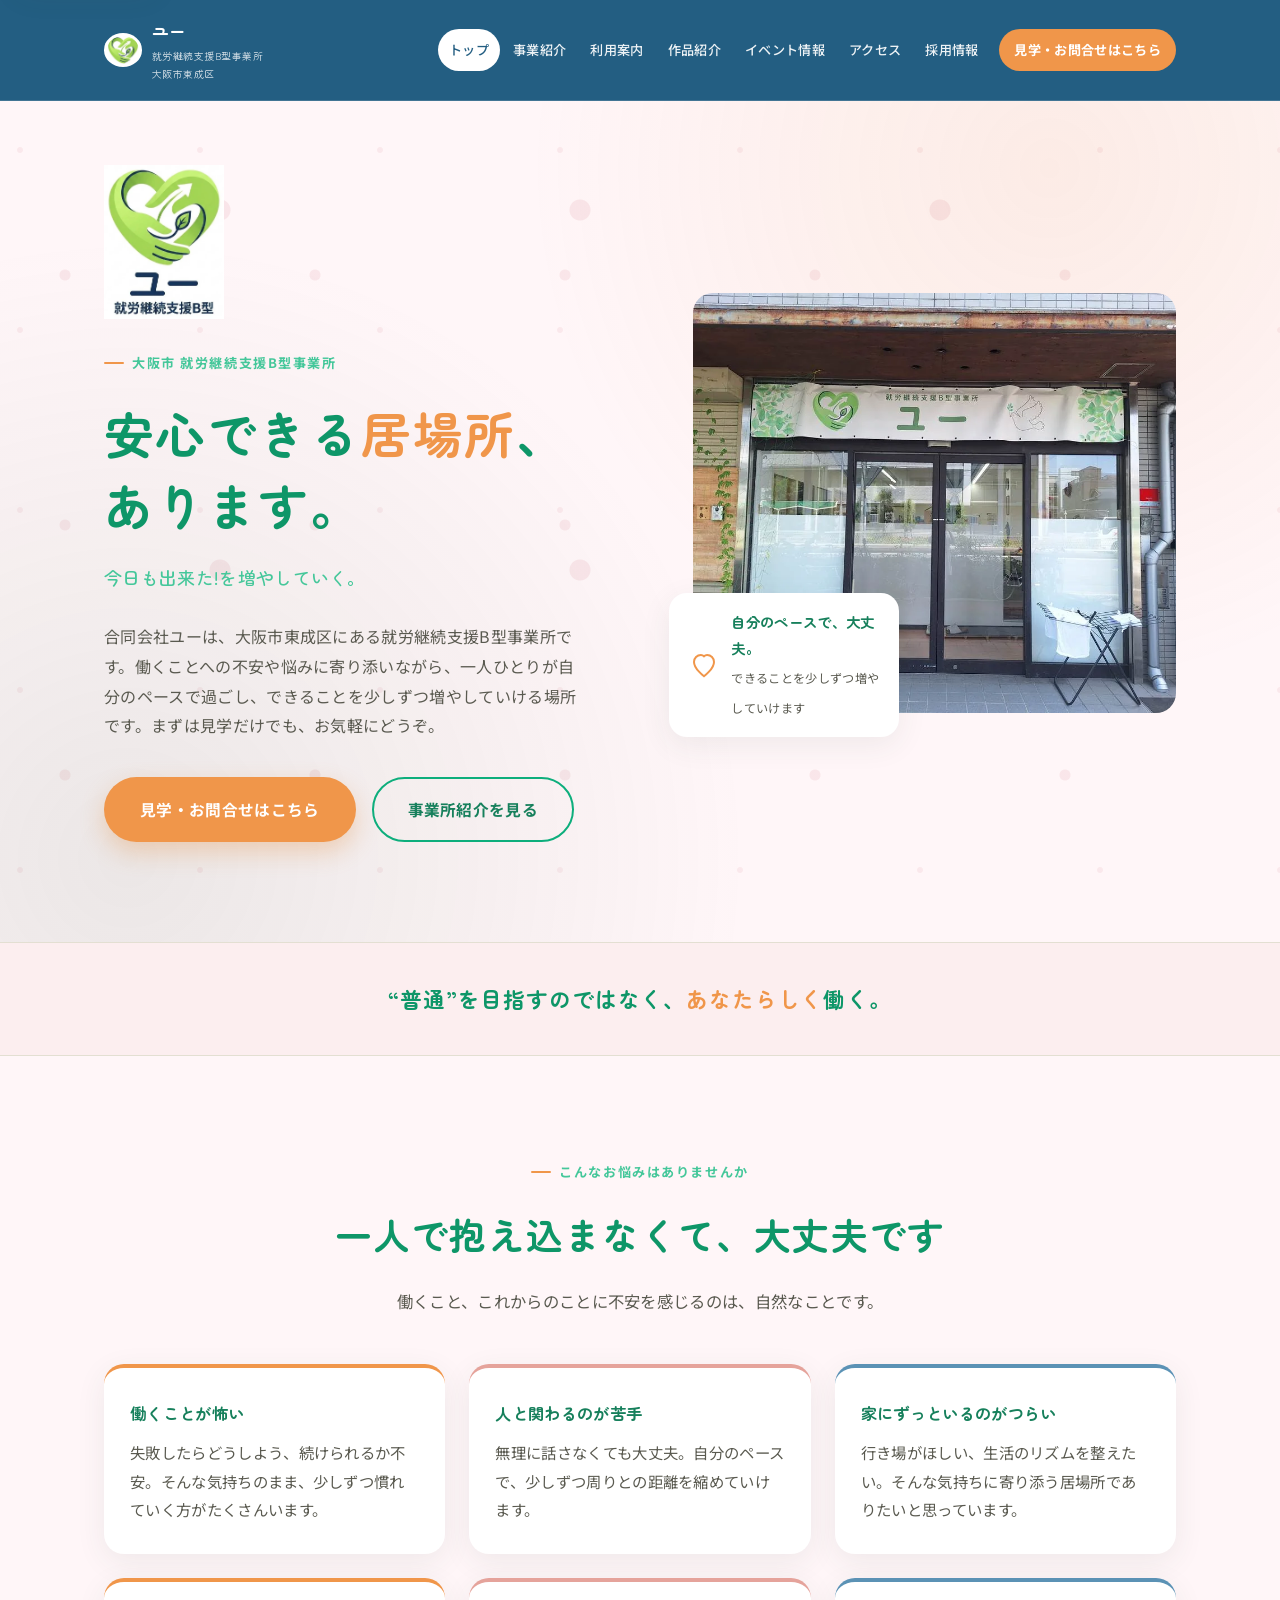
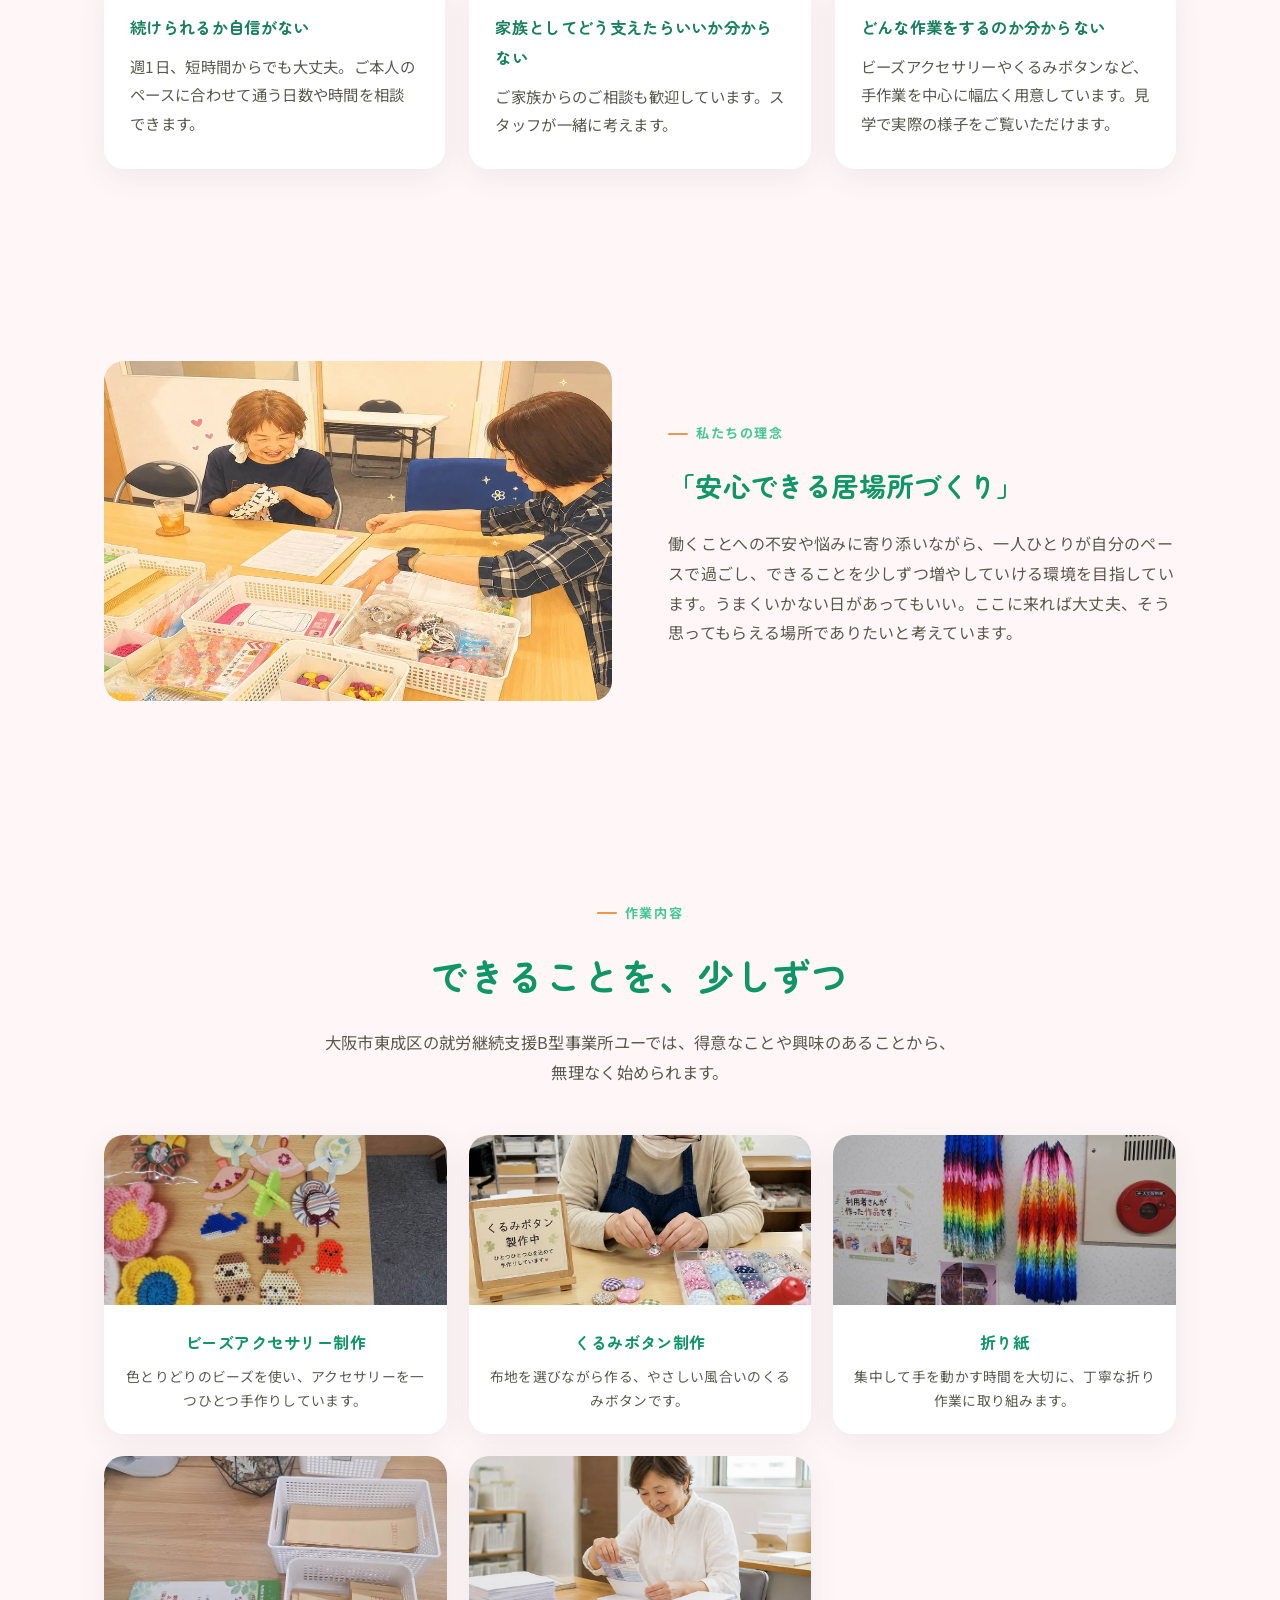
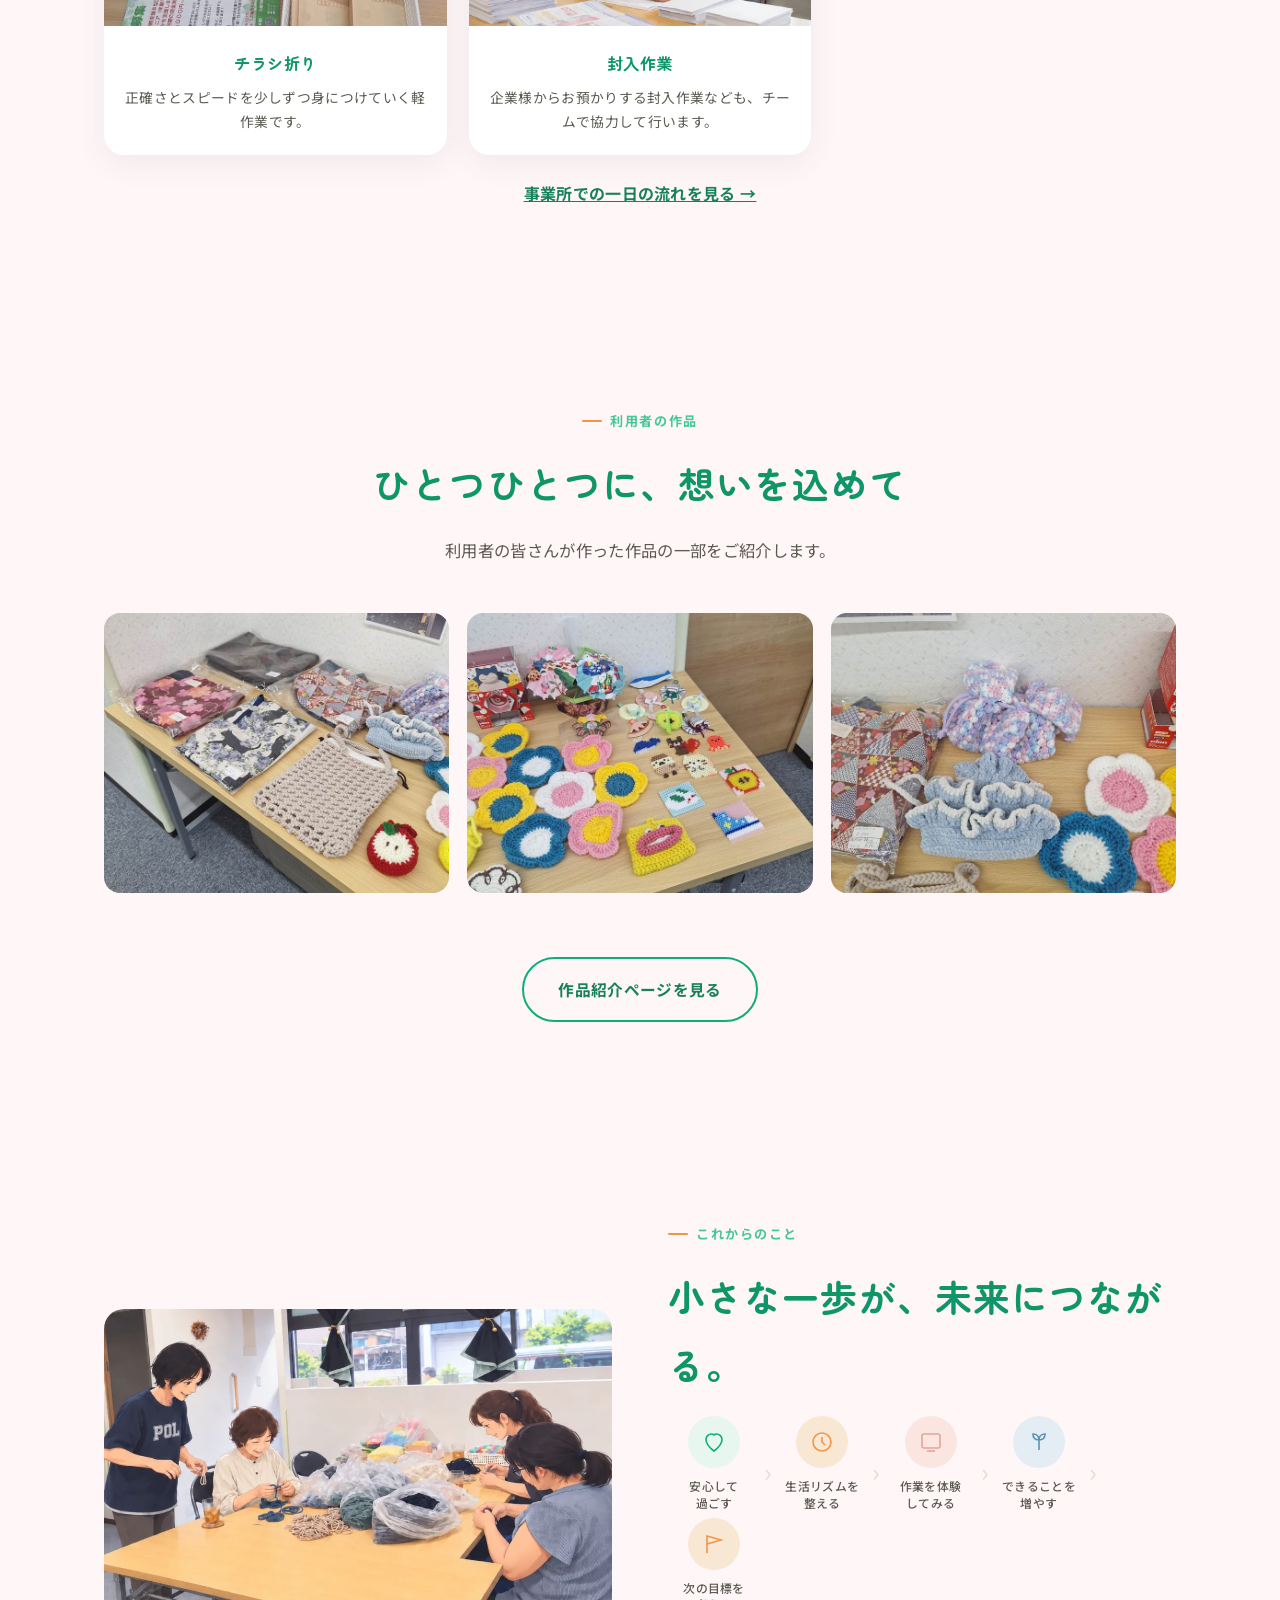
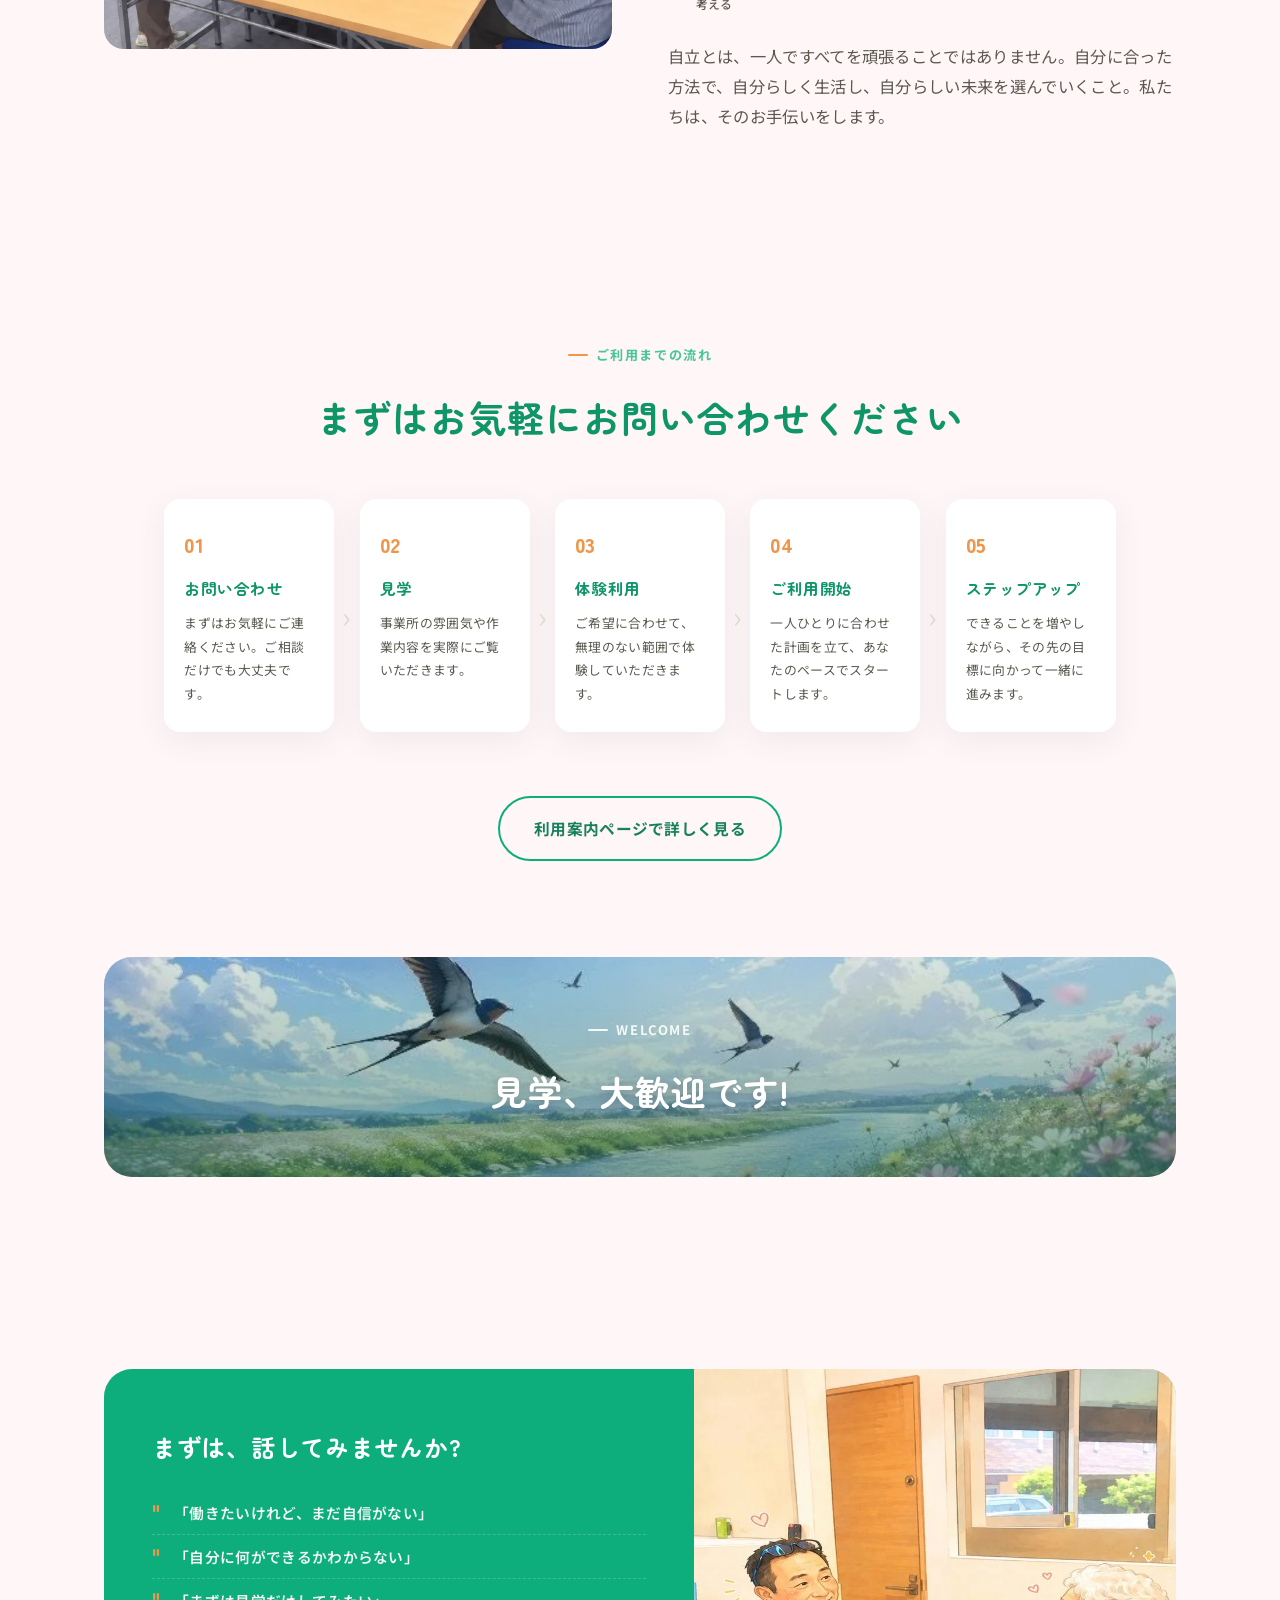
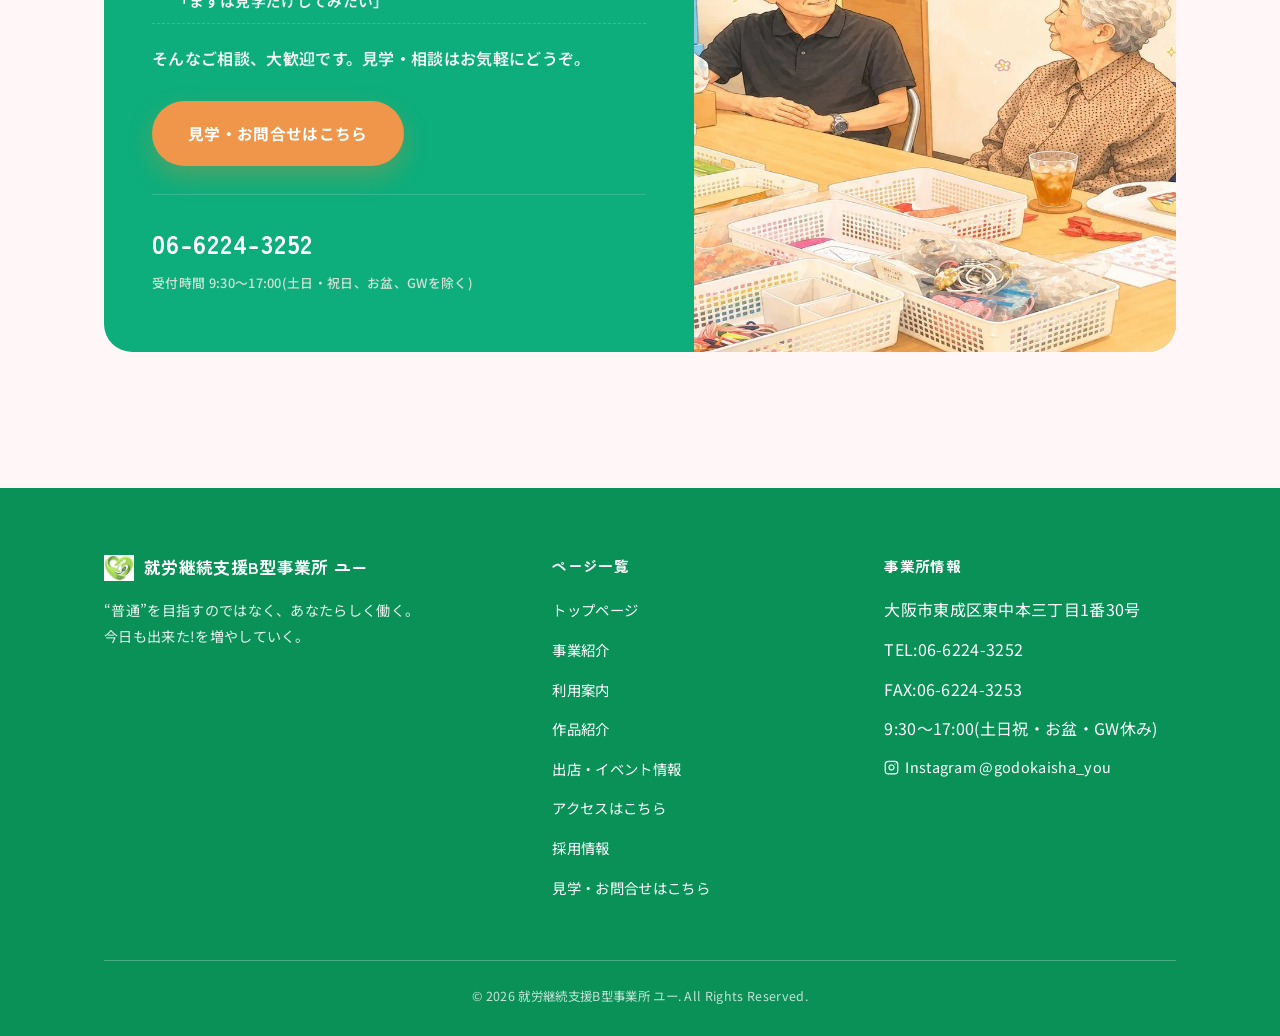
==== index.html @ 14ed6a3a "「小さな一歩が、未来につながる。」の写真を差し替え - 汎用ストック写真 scenery-sky-meadow.jpg を削除 - スタッフ・利用者が一緒に作業する様子の写真(AIアニメ風フィルター加" ====
<!DOCTYPE html>
<html lang="ja">
<head>
<meta charset="UTF-8">
<meta name="viewport" content="width=device-width, initial-scale=1.0">
<meta name="google-site-verification" content="rFZG2aNH4kiIBqItoNgGKLIrsNjNtBCCKF0BeAU0JTE" />
<title>就労継続支援B型事業所 ユー | 大阪市東成区・緑橋</title>
<meta name="description" content="大阪市東成区・緑橋駅から徒歩5分にある就労継続支援B型事業所「ユー」。安心できる居場所で、自分のペースで働く一歩を。ビーズアクセサリー制作・くるみボタン制作など。見学随時受付中、まずはお気軽にご相談ください。">
<meta property="og:type" content="website">
<meta property="og:title" content="就労継続支援B型事業所 ユー | 大阪市東成区">
<meta property="og:description" content="安心できる居場所、あります。今日も出来た!を増やしていく。大阪市東成区の就労継続支援B型事業所「ユー」。">
<meta property="og:url" content="https://bgata-you-home7days.netlify.app/">
<link rel="canonical" href="https://bgata-you-home7days.netlify.app/">
<meta property="og:image" content="https://bgata-you-home7days.netlify.app/ogp.jpg">
<meta name="twitter:image" content="https://bgata-you-home7days.netlify.app/ogp.jpg">
<meta property="og:locale" content="ja_JP">
<meta name="twitter:card" content="summary_large_image">
<link rel="icon" type="image/png" href="assets/img/favicon.png">
<link rel="icon" sizes="any" href="/favicon.ico">
<link rel="preconnect" href="https://fonts.googleapis.com">
<link rel="preconnect" href="https://fonts.gstatic.com" crossorigin>
<link href="https://fonts.googleapis.com/css2?family=Zen+Maru+Gothic:wght@400;500;700;900&family=Noto+Sans+JP:wght@300;400;500;700&display=swap" rel="stylesheet">
<link rel="stylesheet" href="assets/css/style.css">
<script type="application/ld+json">
{
  "@context": "https://schema.org",
  "@type": "LocalBusiness",
  "name": "就労継続支援B型事業所 ユー",
  "url": "https://bgata-you-home7days.netlify.app/",
  "image": "https://bgata-you-home7days.netlify.app/ogp.jpg",
  "telephone": "06-6224-3252",
  "email": "you.midoribashi1212@gmail.com",
  "address": {
    "@type": "PostalAddress",
    "addressCountry": "JP",
    "addressLocality": "大阪市東成区",
    "streetAddress": "東中本三丁目1番30号"
  },
  "parentOrganization": {
    "@type": "Organization",
    "name": "合同会社ユー"
  },
  "areaServed": ["大阪市東成区", "緑橋"],
  "openingHoursSpecification": {
    "@type": "OpeningHoursSpecification",
    "dayOfWeek": ["Monday", "Tuesday", "Wednesday", "Thursday", "Friday"],
    "opens": "09:30",
    "closes": "17:00"
  }
}
</script>
<script type="application/ld+json">
{
  "@context": "https://schema.org",
  "@type": "FAQPage",
  "mainEntity": [
    {
      "@type": "Question",
      "name": "見学はできますか?",
      "acceptedAnswer": { "@type": "Answer", "text": "はい、見学・体験を随時受け付けています。まずはお気軽にお問い合わせください。" }
    },
    {
      "@type": "Question",
      "name": "利用するにはどうすればいいですか?",
      "acceptedAnswer": { "@type": "Answer", "text": "見学・体験の後、ご本人の希望や状況をお伺いしながら利用開始までサポートします。" }
    },
    {
      "@type": "Question",
      "name": "障害者手帳がなくても利用できますか?",
      "acceptedAnswer": { "@type": "Answer", "text": "障害福祉サービスの利用には一定の要件があります。詳しくはお気軽にご相談ください。" }
    },
    {
      "@type": "Question",
      "name": "毎日通わないといけませんか?",
      "acceptedAnswer": { "@type": "Answer", "text": "体調や生活リズムに合わせて、無理のない利用から始めることができます。" }
    },
    {
      "@type": "Question",
      "name": "どんな仕事・作業がありますか?",
      "acceptedAnswer": { "@type": "Answer", "text": "ビーズを使ったアクセサリー制作、くるみボタン制作、折り紙、チラシ折り、封入作業など、幅広い作業をご用意しています。" }
    },
    {
      "@type": "Question",
      "name": "送迎はありますか?",
      "acceptedAnswer": { "@type": "Answer", "text": "申し訳ございませんが、送迎は行っておりません。公共交通機関でのご来所をお願いしております。" }
    },
    {
      "@type": "Question",
      "name": "昼食はありますか?",
      "acceptedAnswer": { "@type": "Answer", "text": "昼食に関するご案内は、お問い合わせの際に詳しくご説明します。" }
    },
    {
      "@type": "Question",
      "name": "工賃はいくらですか?",
      "acceptedAnswer": { "@type": "Answer", "text": "作業内容や日数によって異なります。詳しくはお問い合わせ時にご説明します。" }
    },
    {
      "@type": "Question",
      "name": "利用料はかかりますか?",
      "acceptedAnswer": { "@type": "Answer", "text": "世帯の所得状況などによって異なります。多くの方が少ない負担でご利用いただいています。詳しくはお問い合わせください。" }
    },
    {
      "@type": "Question",
      "name": "仕事をした経験がなくても大丈夫ですか?",
      "acceptedAnswer": { "@type": "Answer", "text": "はい。経験や得意なこと、体調に合わせて取り組めます。" }
    },
    {
      "@type": "Question",
      "name": "自分にできるか不安です。",
      "acceptedAnswer": { "@type": "Answer", "text": "大丈夫です。まずは見学や体験を通して、あなたに合った過ごし方を一緒に考えていきます。" }
    }
  ]
}
</script>
</head>
<body>
<a href="#main-content" class="skip-link">本文へスキップ</a>

<!-- ============ HEADER ============ -->
<header class="site-header">
  <div class="header-inner">
    <a href="#page-top" class="logo" onclick="goTo('page-top'); return false">
      <img class="leaf-img" src="assets/img/logo-you.webp" width="534" height="460" alt="ユー ロゴ">
      <span>ユー<span class="sub">就労継続支援B型事業所<br>大阪市東成区</span></span>
    </a>
    <button class="hamburger" id="hamburger" aria-label="メニューを開く" aria-expanded="false">
      <span></span><span></span><span></span>
    </button>
    <nav class="main-nav" id="mainNav">
      <a href="#page-top" data-page="page-top" onclick="goTo('page-top'); return false">トップ</a>
      <a href="#page-about" data-page="page-about" onclick="goTo('page-about'); return false">事業紹介</a>
      <a href="#page-guide" data-page="page-guide" onclick="goTo('page-guide'); return false">利用案内</a>
      <a href="#page-products" data-page="page-products" onclick="goTo('page-products'); return false">作品紹介</a>
      <a href="#page-events" data-page="page-events" onclick="goTo('page-events'); return false">イベント情報</a>
      <a href="#page-access" data-page="page-access" onclick="goTo('page-access'); return false">アクセス</a>
      <a href="#page-recruit" data-page="page-recruit" onclick="goTo('page-recruit'); return false">採用情報</a>
      <a href="#page-contact" class="nav-cta" data-page="page-contact" onclick="goTo('page-contact'); return false">見学・お問合せはこちら</a>
    </nav>
  </div>
</header>

<!-- JavaScript 無効時のみ表示される最低限の事業所情報（値は本ページ内の正式情報から取得） -->
<noscript>
  <style>.page{display:block}</style>
  <div style="max-width:720px; margin:24px auto; padding:20px 24px; border:1px solid #E3DFD2; border-radius:12px; background:#F8F4EA; font-family:'Noto Sans JP',sans-serif; line-height:1.9; color:#2B2B26;">
    <p style="font-weight:700; color:#227558; margin:0 0 8px;">JavaScript が無効になっています</p>
    <p style="margin:0 0 12px;">事業紹介・利用案内・アクセス・採用情報・お問い合わせフォームなどの各ページは、JavaScript を有効にするとご覧いただけます。お急ぎの場合は下記までご連絡ください。</p>
    <p style="margin:2px 0;"><strong>就労継続支援B型事業所 ユー</strong>（運営：合同会社ユー）</p>
    <p style="margin:2px 0;">所在地：大阪市東成区東中本三丁目1番30号</p>
    <p style="margin:2px 0;">電話：<a href="tel:0662243252" style="color:#227558;">06-6224-3252</a>　／　FAX：06-6224-3253</p>
    <p style="margin:2px 0;">メール：<a href="mailto:you.midoribashi1212@gmail.com" style="color:#227558;">you.midoribashi1212@gmail.com</a></p>
    <p style="margin:2px 0;">受付時間：9:30〜17:00（土日・祝日、お盆、GW休み）</p>
  </div>
</noscript>

<main id="main-content" tabindex="-1">

<!-- ============================================================ -->
<!-- PAGE 1: トップページ -->
<!-- ============================================================ -->
<div class="page active" id="page-top">

  <section class="hero">
    <div class="container hero-grid">
      <div class="hero-copy">
        <img src="assets/img/hero-logo-you.webp" width="534" height="688" alt="就労継続支援B型事業所 ユー ロゴ" style="width:120px; height:auto; margin-bottom:24px;">
        <p class="eyebrow">大阪市 就労継続支援B型事業所</p>
        <h1>安心できる<span class="accent">居場所</span>、<br>あります。</h1>
        <p class="sub-copy">今日も出来た!を増やしていく。</p>
        <p class="desc">合同会社ユーは、大阪市東成区にある就労継続支援B型事業所です。働くことへの不安や悩みに寄り添いながら、一人ひとりが自分のペースで過ごし、できることを少しずつ増やしていける場所です。まずは見学だけでも、お気軽にどうぞ。</p>
        <div class="btn-row">
          <a href="#page-contact" class="btn btn-primary" onclick="goTo('page-contact'); return false">見学・お問合せはこちら</a>
          <a href="#page-about" class="btn btn-outline" onclick="goTo('page-about'); return false">事業所紹介を見る</a>
        </div>
      </div>
      <div class="hero-photo">
        <div class="photo tall photo-real">
          <img src="assets/img/hero-facility-exterior.webp" width="1000" height="750" alt="就労継続支援B型事業所 ユー の外観">
        </div>
        <div class="hero-badge">
          <svg viewBox="0 0 24 24" fill="none" stroke="currentColor" stroke-width="1.6"><path d="M12 21C12 21 4 15 4 9.5C4 6.5 6.5 4 9.5 4C11 4 12 5 12 5C12 5 13 4 14.5 4C17.5 4 20 6.5 20 9.5C20 15 12 21 12 21Z"/></svg>
          <div><strong>自分のペースで、大丈夫。</strong><span>できることを少しずつ増やしていけます</span></div>
        </div>
      </div>
    </div>
  </section>

  <!-- キャッチコピー帯 -->
  <section style="padding:36px 0; background:var(--beige); border-top:1px solid var(--line); border-bottom:1px solid var(--line);">
    <div class="container center-text">
      <p style="font-family:var(--serif-jp); font-weight:700; font-size:clamp(1.05rem,2.2vw,1.35rem); color:var(--heading); letter-spacing:0.04em;">
        “普通”を目指すのではなく、<span style="color:var(--orange);">あなたらしく</span>働く。
      </p>
    </div>
  </section>

  <!-- 悩みに寄り添うセクション -->
  <section class="page-section">
    <div class="container">
      <div class="section-head center">
        <p class="eyebrow" style="justify-content:center;">こんなお悩みはありませんか</p>
        <h2 class="section-title">一人で抱え込まなくて、大丈夫です</h2>
        <p class="section-lead">働くこと、これからのことに不安を感じるのは、自然なことです。</p>
      </div>
      <div class="worry-grid">
        <div class="worry-card"><span class="q">働くことが怖い</span><p>失敗したらどうしよう、続けられるか不安。そんな気持ちのまま、少しずつ慣れていく方がたくさんいます。</p></div>
        <div class="worry-card"><span class="q">人と関わるのが苦手</span><p>無理に話さなくても大丈夫。自分のペースで、少しずつ周りとの距離を縮めていけます。</p></div>
        <div class="worry-card"><span class="q">家にずっといるのがつらい</span><p>行き場がほしい、生活のリズムを整えたい。そんな気持ちに寄り添う居場所でありたいと思っています。</p></div>
        <div class="worry-card"><span class="q">続けられるか自信がない</span><p>週1日、短時間からでも大丈夫。ご本人のペースに合わせて通う日数や時間を相談できます。</p></div>
        <div class="worry-card"><span class="q">家族としてどう支えたらいいか分からない</span><p>ご家族からのご相談も歓迎しています。スタッフが一緒に考えます。</p></div>
        <div class="worry-card"><span class="q">どんな作業をするのか分からない</span><p>ビーズアクセサリーやくるみボタンなど、手作業を中心に幅広く用意しています。見学で実際の様子をご覧いただけます。</p></div>
      </div>
    </div>
  </section>

  <!-- 理念 -->
  <section class="page-section section-soft">
    <div class="container">
      <div class="philosophy-wrap">
        <div class="photo tall photo-real">
          <img src="assets/img/work-staff-and-user.webp" width="1000" height="1000" loading="lazy" alt="スタッフと利用者が一緒に作業している様子">
        </div>
        <div>
          <p class="eyebrow">私たちの理念</p>
          <p class="philosophy-quote">「安心できる居場所づくり」</p>
          <p class="desc">働くことへの不安や悩みに寄り添いながら、一人ひとりが自分のペースで過ごし、できることを少しずつ増やしていける環境を目指しています。うまくいかない日があってもいい。ここに来れば大丈夫、そう思ってもらえる場所でありたいと考えています。</p>
        </div>
      </div>
    </div>
  </section>

  <!-- 作業内容 -->
  <section class="page-section">
    <div class="container">
      <div class="section-head center">
        <p class="eyebrow" style="justify-content:center;">作業内容</p>
        <h2 class="section-title">できることを、少しずつ</h2>
        <p class="section-lead">大阪市東成区の就労継続支援B型事業所ユーでは、得意なことや興味のあることから、無理なく始められます。</p>
      </div>
      <div class="work-grid">
        <div class="work-card"><div class="photo photo-real"><img src="assets/img/product-beads-accessory.jpg" width="750" height="1000" loading="lazy" alt="利用者が作ったビーズアクセサリー作品"></div><div class="work-body"><h4>ビーズアクセサリー制作</h4><p>色とりどりのビーズを使い、アクセサリーを一つひとつ手作りしています。</p></div></div>
        <div class="work-card"><div class="photo photo-real"><img src="assets/img/work-kurumi-button.webp" width="1000" height="1000" loading="lazy" alt="くるみボタン制作の様子"></div><div class="work-body"><h4>くるみボタン制作</h4><p>布地を選びながら作る、やさしい風合いのくるみボタンです。</p></div></div>
        <div class="work-card"><div class="photo photo-real"><img src="assets/img/product-origami-crane.webp" width="750" height="1000" loading="lazy" alt="利用者が作った折り鶴の作品"></div><div class="work-body"><h4>折り紙</h4><p>集中して手を動かす時間を大切に、丁寧な折り作業に取り組みます。</p></div></div>
        <div class="work-card"><div class="photo photo-real"><img src="assets/img/work-flyer-folding.webp" width="750" height="1000" loading="lazy" alt="チラシ折り・封入作業の様子"></div><div class="work-body"><h4>チラシ折り</h4><p>正確さとスピードを少しずつ身につけていく軽作業です。</p></div></div>
        <div class="work-card"><div class="photo photo-real"><img src="assets/img/work-insertion.webp" width="1000" height="750" loading="lazy" alt="封入作業の様子"></div><div class="work-body"><h4>封入作業</h4><p>企業様からお預かりする封入作業なども、チームで協力して行います。</p></div></div>
      </div>
      <p class="center-text" style="margin-top:24px;"><a href="#page-about" onclick="goTo('page-about'); return false" style="color:var(--green-deep2); font-weight:700; text-decoration:underline;">事業所での一日の流れを見る →</a></p>
    </div>
  </section>

  <!-- 作品紹介 -->
  <section class="page-section section-green">
    <div class="container">
      <div class="section-head center">
        <p class="eyebrow" style="justify-content:center;">利用者の作品</p>
        <h2 class="section-title">ひとつひとつに、想いを込めて</h2>
        <p class="section-lead">利用者の皆さんが作った作品の一部をご紹介します。</p>
      </div>
      <div class="gallery-grid gallery-3">
        <div class="photo photo-real"><img src="assets/img/product-bag-pouch.jpg" width="750" height="1000" loading="lazy" alt="利用者が作ったバッグ・ポーチ作品"></div>
        <div class="photo photo-real"><img src="assets/img/product-beads-knit-flower.jpg" width="750" height="1000" loading="lazy" alt="利用者が作ったビーズ小物や編み物のお花"></div>
        <div class="photo photo-real"><img src="assets/img/product-knit-pouch-flower.jpg" width="750" height="1000" loading="lazy" alt="利用者が作った編み物のポーチとお花のモチーフ"></div>
      </div>
      <div class="center-text mt-64">
        <a href="#page-products" class="btn btn-outline" onclick="goTo('page-products'); return false">作品紹介ページを見る</a>
      </div>
    </div>
  </section>

  <!-- 成長イメージ -->
  <section class="page-section section-beige">
    <div class="container two-col">
      <div class="photo tall photo-real">
        <img src="assets/img/work-team-craft-table.webp" width="1000" height="1094" loading="lazy" alt="スタッフと利用者が一緒に作業に取り組む様子">
      </div>
      <div>
        <p class="eyebrow">これからのこと</p>
        <h2 class="section-title">小さな一歩が、未来につながる。</h2>
        <div class="growth-icon-flow">
          <div class="gi-step"><div class="gi-circle c1"><svg viewBox="0 0 24 24" fill="none" stroke="currentColor" stroke-width="1.6"><path d="M12 21C12 21 4 15 4 9.5C4 6.5 6.5 4 9.5 4C11 4 12 5 12 5C12 5 13 4 14.5 4C17.5 4 20 6.5 20 9.5C20 15 12 21 12 21Z"/></svg></div><span>安心して<br>過ごす</span></div>
          <div class="gi-arrow">›</div>
          <div class="gi-step"><div class="gi-circle c2"><svg viewBox="0 0 24 24" fill="none" stroke="currentColor" stroke-width="1.6"><circle cx="12" cy="12" r="9"/><path d="M12 7v5l3 3"/></svg></div><span>生活リズムを<br>整える</span></div>
          <div class="gi-arrow">›</div>
          <div class="gi-step"><div class="gi-circle c3"><svg viewBox="0 0 24 24" fill="none" stroke="currentColor" stroke-width="1.6"><rect x="3" y="4" width="18" height="14" rx="2"/><path d="M8 21h8"/></svg></div><span>作業を体験<br>してみる</span></div>
          <div class="gi-arrow">›</div>
          <div class="gi-step"><div class="gi-circle c4"><svg viewBox="0 0 24 24" fill="none" stroke="currentColor" stroke-width="1.6"><path d="M12 20V10M12 10c0-3 2-6 6-6 0 4-2 6-6 6zM12 10C12 7 10 4 6 4c0 4 2 6 6 6z"/></svg></div><span>できることを<br>増やす</span></div>
          <div class="gi-arrow">›</div>
          <div class="gi-step"><div class="gi-circle c2"><svg viewBox="0 0 24 24" fill="none" stroke="currentColor" stroke-width="1.6"><path d="M5 21V4l14 4-14 4"/></svg></div><span>次の目標を<br>考える</span></div>
        </div>
        <p class="section-lead" style="margin-top:28px;">自立とは、一人ですべてを頑張ることではありません。自分に合った方法で、自分らしく生活し、自分らしい未来を選んでいくこと。私たちは、そのお手伝いをします。</p>
      </div>
    </div>
  </section>

  <!-- ご利用までの流れ(簡易) -->
  <section class="page-section section-beige">
    <div class="container">
      <div class="section-head center">
        <p class="eyebrow" style="justify-content:center;">ご利用までの流れ</p>
        <h2 class="section-title">まずはお気軽にお問い合わせください</h2>
      </div>
      <div class="step-flow">
        <div class="step-box"><span class="step-no">01</span><h4>お問い合わせ</h4><p>まずはお気軽にご連絡ください。ご相談だけでも大丈夫です。</p></div>
        <div class="step-arrow">›</div>
        <div class="step-box"><span class="step-no">02</span><h4>見学</h4><p>事業所の雰囲気や作業内容を実際にご覧いただきます。</p></div>
        <div class="step-arrow">›</div>
        <div class="step-box"><span class="step-no">03</span><h4>体験利用</h4><p>ご希望に合わせて、無理のない範囲で体験していただきます。</p></div>
        <div class="step-arrow">›</div>
        <div class="step-box"><span class="step-no">04</span><h4>ご利用開始</h4><p>一人ひとりに合わせた計画を立て、あなたのペースでスタートします。</p></div>
        <div class="step-arrow">›</div>
        <div class="step-box"><span class="step-no">05</span><h4>ステップアップ</h4><p>できることを増やしながら、その先の目標に向かって一緒に進みます。</p></div>
      </div>
      <div class="center-text mt-64">
        <a href="#page-guide" class="btn btn-outline" onclick="goTo('page-guide'); return false">利用案内ページで詳しく見る</a>
      </div>
    </div>
  </section>

  <!-- 見学バナー -->
  <section class="page-section" style="padding-top:0;">
    <div class="container">
      <a href="#page-contact" class="photo-banner" onclick="goTo('page-contact'); return false" style="cursor:pointer; text-decoration:none;">
        <img src="assets/img/scenery-swallow-riverside.webp" width="828" height="327" loading="lazy" alt="燕が飛ぶ春の川辺と花畑">
        <div class="photo-banner-content">
          <p class="eyebrow">WELCOME</p>
          <h2>見学、大歓迎です!</h2>
        </div>
      </a>
    </div>
  </section>

  <!-- 最終CTA -->
  <section class="page-section">
    <div class="container">
      <div class="cta-split">
        <div class="cta-split-text">
          <h2>まずは、話してみませんか?</h2>
          <ul class="cta-quotes">
            <li>「働きたいけれど、まだ自信がない」</li>
            <li>「自分に何ができるかわからない」</li>
            <li>「まずは見学だけしてみたい」</li>
          </ul>
          <p style="color:#F2F7F4; font-weight:600; margin-bottom:28px;">そんなご相談、大歓迎です。見学・相談はお気軽にどうぞ。</p>
          <div class="btn-row">
            <a href="#page-contact" class="btn btn-primary" onclick="goTo('page-contact'); return false">見学・お問合せはこちら</a>
          </div>
          <div class="cta-tel">
            <strong>06-6224-3252</strong>
            <span>受付時間 9:30〜17:00(土日・祝日、お盆、GWを除く)</span>
          </div>
        </div>
        <div class="photo tall cta-split-photo photo-real">
          <img src="assets/img/consultation-scene.webp" width="1000" height="1000" loading="lazy" alt="スタッフが利用希望者の相談にのっている様子">
        </div>
      </div>
    </div>
  </section>

</div>

<!-- ============================================================ -->
<!-- PAGE 2: 事業紹介 -->
<!-- ============================================================ -->
<div class="page" id="page-about">

  <section class="page-hero">
    <div class="container">
      <p class="eyebrow">ABOUT US</p>
      <h1>事業紹介</h1>
      <p>「安心できる居場所づくり」を理念に、大阪市で就労継続支援B型事業所を運営しています。</p>
    </div>
  </section>

  <section class="page-section">
    <div class="container two-col">
      <div>
        <p class="eyebrow">事業所概要</p>
        <h2 class="section-title">「ユー」について</h2>
        <p class="section-lead">「ユー」は、大阪市東成区にある就労継続支援B型事業所です。“普通”を目指すのではなく、あなたらしく働くことを大切に、働くことに不安を感じる方が、自分のペースで少しずつ社会とのつながりを持てるようにサポートしています。ビーズやくるみボタンなどの手芸を中心とした軽作業を通じて、できることを一緒に見つけていきます。</p>
      </div>
      <div class="photo tall photo-real">
        <img src="assets/img/product-display-corner.webp" width="1000" height="750" loading="lazy" alt="利用者が作った作品の展示コーナー">
      </div>
    </div>
  </section>

  <section class="page-section section-soft">
    <div class="container">
      <div class="section-head">
        <p class="eyebrow">事業所データ</p>
        <h2 class="section-title">施設概要</h2>
      </div>
      <table class="info-table">
        <tr><th>事業所名</th><td>就労継続支援B型事業所 ユー</td></tr>
        <tr><th>所在地</th><td>大阪市東成区東中本三丁目1番30号</td></tr>
        <tr><th>電話番号</th><td>06-6224-3252</td></tr>
        <tr><th>FAX番号</th><td>06-6224-3253</td></tr>
        <tr><th>サービス種別</th><td>就労継続支援B型</td></tr>
        <tr><th>定員</th><td>40名</td></tr>
        <tr><th>休業日</th><td>土日・祝日、お盆、GW</td></tr>
        <tr><th>サービス提供時間</th><td>9:30〜17:00</td></tr>
        <tr><th>運営法人</th><td>合同会社ユー</td></tr>
      </table>
    </div>
  </section>

  <section class="page-section">
    <div class="container">
      <div class="section-head center">
        <p class="eyebrow" style="justify-content:center;">支援方針</p>
        <h2 class="section-title">一人ひとりに合わせた支援を</h2>
      </div>
      <div class="worry-grid">
        <div class="worry-card"><span class="q">個別のペースを尊重</span><p>通う日数や作業内容は、ご本人の状態に合わせて柔軟に調整します。</p></div>
        <div class="worry-card"><span class="q">安心できる雰囲気づくり</span><p>スタッフが日々の様子を見守り、話しやすい環境を大切にしています。</p></div>
        <div class="worry-card"><span class="q">できることを増やす</span><p>得意なことを伸ばしながら、少しずつ新しい作業にも挑戦できます。</p></div>
      </div>
    </div>
  </section>

  <section class="page-section section-green">
    <div class="container">
      <div class="section-head center">
        <p class="eyebrow" style="justify-content:center;">一日の流れ</p>
        <h2 class="section-title">ある日のスケジュール</h2>
        <p class="section-lead">大阪市東成区の就労継続支援B型事業所ユーでの、一日のスケジュール例です。</p>
      </div>
      <table class="info-table" style="max-width:640px; margin:0 auto; background:var(--white); border-radius:var(--radius); padding:8px 24px; box-shadow:var(--shadow);">
        <tr><th>9:30</th><td>登所・朝の会</td></tr>
        <tr><th>10:00</th><td>午前の作業</td></tr>
        <tr><th>12:00</th><td>昼休憩</td></tr>
        <tr><th>13:00</th><td>午後の作業</td></tr>
        <tr><th>15:30</th><td>片付け・終わりの会</td></tr>
        <tr><th>17:00</th><td>退所</td></tr>
      </table>
      <p class="center-text" style="margin-top:20px;"><a href="#page-guide" onclick="goTo('page-guide'); return false" style="color:var(--green-deep2); font-weight:700; text-decoration:underline;">見学・体験の流れを見る →</a></p>
    </div>
  </section>

  <section class="page-section">
    <div class="container">
      <div class="cta-band">
        <h2>事業所の雰囲気を、実際にご覧ください</h2>
        <p>見学はいつでも歓迎です。まずはお気軽にご相談ください。</p>
        <a href="#page-contact" class="btn btn-outline" onclick="goTo('page-contact'); return false">見学・お問合せはこちら</a>
      </div>
    </div>
  </section>

</div>

<!-- ============================================================ -->
<!-- PAGE: 出店・イベント情報 -->
<!-- ============================================================ -->
<div class="page" id="page-events">

  <section class="page-hero">
    <div class="container">
      <p class="eyebrow">EVENT</p>
      <h1>出店・イベント情報</h1>
      <p>マルシェや出店など、ユーの利用者がつくった作品をお届けする機会をご案内します。</p>
    </div>
  </section>

  <section class="page-section section-soft">
    <div class="container" style="max-width:820px;">
      <div class="recruit-card" style="margin-bottom:28px;">
        <p style="text-align:center; font-weight:700; color:var(--orange); letter-spacing:0.05em;">2026.9.26</p>
        <h3 style="text-align:center; font-size:1.4rem; margin-top:4px;">ユーマルシェを開催しました</h3>

        <div class="gallery-grid gallery-3" style="margin-top:28px;">
          <div class="photo photo-real"><img src="assets/img/event-marche-goods-display.webp" width="1000" height="1333" loading="lazy" alt="ユーマルシェの手作り作品の販売ブース"></div>
          <div class="photo photo-real"><img src="assets/img/event-marche-cord-goods.webp" width="1000" height="750" loading="lazy" alt="ユーマルシェのパラコードブレスレット・キーホルダーの販売品"></div>
          <div class="photo photo-real"><img src="assets/img/event-marche-goods-hanging.webp" width="1000" height="1333" loading="lazy" alt="ユーマルシェの手作り小物・ペットボトルカバー"></div>
          <div class="photo photo-real"><img src="assets/img/event-marche-booth-visitors.webp" width="1000" height="1333" loading="lazy" alt="ユーマルシェに来場された方々"></div>
          <div class="photo photo-real"><img src="assets/img/event-marche-vendor-asesu.webp" width="1000" height="750" loading="lazy" alt="ユーマルシェに出店された編み物ブース「あせす」さん"></div>
        </div>

        <p style="margin-top:28px;">2026年9月26日(土)、ユー事業所内で「ユーマルシェ」を開催しました。雨にも関わらずたくさんの方が来て下さり、盛況でした!</p>

        <p style="margin-top:16px;">利用者さんが心を込めて作った手作り作品の販売のほか、ミニゲームや飲食コーナーもあり、地域の皆さまと楽しいひとときを過ごすことができました。お越しいただいた皆さま、本当にありがとうございました🙏</p>
      </div>

      <div class="recruit-card">
        <p style="text-align:center; font-weight:700; color:var(--orange); letter-spacing:0.05em;">2026.8.24</p>
        <h3 style="text-align:center; font-size:1.4rem; margin-top:4px;">庄内のカフェさんに出店してきました♪</h3>

        <div class="gallery-grid gallery-3" style="margin-top:28px;">
          <div class="photo photo-real"><img src="assets/img/event-booth.webp" width="1000" height="1333" loading="lazy" alt="出店の様子"></div>
          <div class="photo photo-real"><img src="assets/img/event-crochet-works.webp" width="1000" height="1333" loading="lazy" alt="かぎ針編みの作品たち"></div>
          <div class="photo photo-real"><img src="assets/img/event-handmade-accessory.webp" width="1000" height="1140" loading="lazy" alt="手作りアクセサリー"></div>
        </div>

        <figure style="margin:28px 0 0;">
          <video controls preload="none" playsinline
                 poster="assets/video/event-video-poster.jpg"
                 width="1280" height="720"
                 style="width:100%; height:auto; display:block; border-radius:16px; background:#000;">
            <source src="assets/video/event-video.mp4" type="video/mp4">
            お使いのブラウザは動画の再生に対応していません。<a href="assets/video/event-video.mp4">動画を開く</a>
          </video>
          <figcaption class="form-note center-text" style="margin-top:10px;">出店の様子（動画）</figcaption>
        </figure>

        <p style="margin-top:28px;">豊中市・庄内にあるカフェさんのご厚意で、机をお借りして出店させていただきました🌷<br>
        かぎ針編みのお花のコースターやミニポーチ、天然石のブレスレット、キーホルダーなど、利用者さんが一つひとつ心を込めて作った作品を並べました。</p>

        <p style="margin-top:16px;">「かわいい!」「これ手作りなんですか?」と声をかけてくださる方もたくさんいて、みんなにとってとても良い経験になりました。足を止めてくださった皆さま、本当にありがとうございました🙏</p>
      </div>

      <p class="center-text" style="margin-top:28px; color:var(--text-soft);">今後の出店・イベント情報も、随時こちらでお知らせしていきます。</p>
    </div>
  </section>

  <section class="page-section">
    <div class="container">
      <div class="cta-band">
        <h2>事業所の雰囲気を、実際にご覧ください</h2>
        <p>見学はいつでも歓迎です。まずはお気軽にご相談ください。</p>
        <a href="#page-contact" class="btn btn-outline" onclick="goTo('page-contact'); return false">見学・お問合せはこちら</a>
      </div>
    </div>
  </section>

</div>

<!-- ============================================================ -->
<!-- PAGE 3: 利用案内 -->
<!-- ============================================================ -->
<div class="page" id="page-guide">

  <section class="page-hero">
    <div class="container">
      <p class="eyebrow">GUIDE</p>
      <h1>利用案内</h1>
      <p>ご利用対象となる方、お手続きの流れ、費用についてご案内します。</p>
    </div>
  </section>

  <section class="page-section">
    <div class="container">
      <div class="section-head">
        <p class="eyebrow">ご利用対象の方</p>
        <h2 class="section-title">こんな方にご利用いただいています</h2>
        <p class="section-lead">主に精神障害のある方・発達障害のある方・知的障害のある方、また何らかの理由で働くことが難しい方を対象としています。</p>
      </div>
      <div class="chip-grid">
        <div class="chip"><svg viewBox="0 0 24 24" fill="none" stroke="currentColor" stroke-width="1.6"><circle cx="12" cy="8" r="4"/><path d="M4 21c0-4 4-6 8-6s8 2 8 6"/></svg><span>精神障害のある方</span></div>
        <div class="chip"><svg viewBox="0 0 24 24" fill="none" stroke="currentColor" stroke-width="1.6"><circle cx="12" cy="8" r="4"/><path d="M4 21c0-4 4-6 8-6s8 2 8 6"/></svg><span>発達障害のある方</span></div>
        <div class="chip"><svg viewBox="0 0 24 24" fill="none" stroke="currentColor" stroke-width="1.6"><circle cx="12" cy="8" r="4"/><path d="M4 21c0-4 4-6 8-6s8 2 8 6"/></svg><span>知的障害のある方</span></div>
        <div class="chip"><svg viewBox="0 0 24 24" fill="none" stroke="currentColor" stroke-width="1.6"><path d="M12 21C12 21 4 15 4 9.5C4 6.5 6.5 4 9.5 4C11 4 12 5 12 5C12 5 13 4 14.5 4C17.5 4 20 6.5 20 9.5C20 15 12 21 12 21Z"/></svg><span>ご家族の方</span></div>
        <div class="chip"><svg viewBox="0 0 24 24" fill="none" stroke="currentColor" stroke-width="1.6"><path d="M12 8v4l3 3M12 3a9 9 0 100 18 9 9 0 000-18z"/></svg><span>何らかの理由で<br>働くことが難しい方</span></div>
      </div>
      <p class="section-lead" style="margin-top:28px;">私たちの理念は「安心できる居場所づくり」です。働くことへの不安や悩みに寄り添いながら、一人ひとりが自分のペースで過ごし、できることを少しずつ増やしていける環境を目指しています。</p>
      <p class="section-lead" style="margin-top:16px;">お住まいの市区町村が発行する障害福祉サービス受給者証をお持ちの方、またはこれから取得を予定されている方がご利用いただけます。受給者証の申請についてもご相談いただけます。</p>
    </div>
  </section>

  <section class="page-section section-soft">
    <div class="container">
      <div class="section-head">
        <p class="eyebrow">連携先の方へ</p>
        <h2 class="section-title">相談支援専門員・医療機関・行政機関の皆様へ</h2>
        <p class="section-lead">利用希望者様のご紹介や、見学同行のご相談も承っております。事業所の空き状況や受け入れ可能な状態については、お電話にてお気軽にお問い合わせください。パンフレット・重要事項説明書などの資料もご用意しています。</p>
      </div>
    </div>
  </section>

  <section class="page-section">
    <div class="container">
      <div class="section-head center">
        <p class="eyebrow" style="justify-content:center;">ご利用の流れ</p>
        <h2 class="section-title">ご利用開始までのステップ</h2>
        <p class="section-lead">大阪市東成区の就労継続支援B型事業所ユーでは、見学・体験を随時受け付けています。</p>
      </div>
      <div class="flow-list" style="max-width:720px; margin:0 auto;">
        <div class="flow-item"><div class="flow-num">1</div><div><h4>お問い合わせ</h4><p>お電話・お問い合わせフォームより、ご連絡ください。ご本人・ご家族・関係機関の方、どなたからでも構いません。</p></div></div>
        <div class="flow-item"><div class="flow-num">2</div><div><h4>見学</h4><p>事業所内をご案内し、作業内容や雰囲気をご覧いただきます。ご質問にも丁寧にお答えします。</p></div></div>
        <div class="flow-item"><div class="flow-num">3</div><div><h4>体験利用</h4><p>実際に数日間通っていただき、作業や事業所の雰囲気を体験していただきます。</p></div></div>
        <div class="flow-item"><div class="flow-num">4</div><div><h4>受給者証の申請</h4><p>お持ちでない場合は、お住まいの市区町村窓口での申請をサポートします。</p></div></div>
        <div class="flow-item"><div class="flow-num">5</div><div><h4>契約・ご利用開始</h4><p>契約手続き後、通所がスタートします。通う日数や時間は相談しながら決めていきます。</p></div></div>
      </div>
      <p class="center-text" style="margin-top:24px;"><a href="#faq" style="color:var(--green-deep2); font-weight:700; text-decoration:underline;">よくある質問を見る →</a></p>
    </div>
  </section>

  <section class="page-section section-green">
    <div class="container">
      <div class="section-head">
        <p class="eyebrow">費用について</p>
        <h2 class="section-title">利用料金</h2>
        <p class="section-lead">利用料金は、お住まいの市区町村が発行する受給者証に記載された自己負担上限月額の範囲内で決定されます。世帯の所得に応じて上限額が設定されており、多くの方が少ない負担でご利用いただいています。詳しい金額については、お気軽にお問い合わせください。工賃(お給料)についてもご説明いたします。</p>
      </div>
    </div>
  </section>

  <section class="page-section" id="faq">
    <div class="container">
      <div class="section-head center">
        <p class="eyebrow" style="justify-content:center;">よくあるご質問</p>
        <h2 class="section-title">FAQ</h2>
        <p class="section-lead">大阪市東成区の就労継続支援B型事業所ユーについて、よくいただくご質問をまとめました。</p>
      </div>
      <div style="max-width:720px; margin:0 auto;">
        <div class="faq-item">
          <button class="faq-q" type="button" aria-expanded="false" aria-controls="faq-a1" onclick="toggleFaq(this)">見学はできますか?<span class="plus" aria-hidden="true">+</span></button>
          <div class="faq-a" id="faq-a1"><p>はい、見学・体験を随時受け付けています。まずはお気軽にお問い合わせください。</p></div>
        </div>
        <div class="faq-item">
          <button class="faq-q" type="button" aria-expanded="false" aria-controls="faq-a2" onclick="toggleFaq(this)">利用するにはどうすればいいですか?<span class="plus" aria-hidden="true">+</span></button>
          <div class="faq-a" id="faq-a2"><p>見学・体験の後、ご本人の希望や状況をお伺いしながら利用開始までサポートします。</p></div>
        </div>
        <div class="faq-item">
          <button class="faq-q" type="button" aria-expanded="false" aria-controls="faq-a3" onclick="toggleFaq(this)">障害者手帳がなくても利用できますか?<span class="plus" aria-hidden="true">+</span></button>
          <div class="faq-a" id="faq-a3"><p>障害福祉サービスの利用には一定の要件があります。詳しくはお気軽にご相談ください。</p></div>
        </div>
        <div class="faq-item">
          <button class="faq-q" type="button" aria-expanded="false" aria-controls="faq-a4" onclick="toggleFaq(this)">毎日通わないといけませんか?<span class="plus" aria-hidden="true">+</span></button>
          <div class="faq-a" id="faq-a4"><p>体調や生活リズムに合わせて、無理のない利用から始めることができます。</p></div>
        </div>
        <div class="faq-item">
          <button class="faq-q" type="button" aria-expanded="false" aria-controls="faq-a5" onclick="toggleFaq(this)">どんな仕事・作業がありますか?<span class="plus" aria-hidden="true">+</span></button>
          <div class="faq-a" id="faq-a5"><p>ビーズを使ったアクセサリー制作、くるみボタン制作、折り紙、チラシ折り、封入作業など、幅広い作業をご用意しています。</p></div>
        </div>
        <div class="faq-item">
          <button class="faq-q" type="button" aria-expanded="false" aria-controls="faq-a6" onclick="toggleFaq(this)">送迎はありますか?<span class="plus" aria-hidden="true">+</span></button>
          <div class="faq-a" id="faq-a6"><p>申し訳ございませんが、送迎は行っておりません。公共交通機関でのご来所をお願いしております。</p></div>
        </div>
        <div class="faq-item">
          <button class="faq-q" type="button" aria-expanded="false" aria-controls="faq-a7" onclick="toggleFaq(this)">昼食はありますか?<span class="plus" aria-hidden="true">+</span></button>
          <div class="faq-a" id="faq-a7"><p>昼食に関するご案内は、お問い合わせの際に詳しくご説明します。</p></div>
        </div>
        <div class="faq-item">
          <button class="faq-q" type="button" aria-expanded="false" aria-controls="faq-a8" onclick="toggleFaq(this)">工賃はいくらですか?<span class="plus" aria-hidden="true">+</span></button>
          <div class="faq-a" id="faq-a8"><p>作業内容や日数によって異なります。詳しくはお問い合わせ時にご説明します。</p></div>
        </div>
        <div class="faq-item">
          <button class="faq-q" type="button" aria-expanded="false" aria-controls="faq-a9" onclick="toggleFaq(this)">利用料はかかりますか?<span class="plus" aria-hidden="true">+</span></button>
          <div class="faq-a" id="faq-a9"><p>世帯の所得状況などによって異なります。多くの方が少ない負担でご利用いただいています。詳しくはお問い合わせください。</p></div>
        </div>
        <div class="faq-item">
          <button class="faq-q" type="button" aria-expanded="false" aria-controls="faq-a10" onclick="toggleFaq(this)">仕事をした経験がなくても大丈夫ですか?<span class="plus" aria-hidden="true">+</span></button>
          <div class="faq-a" id="faq-a10"><p>はい。経験や得意なこと、体調に合わせて取り組めます。</p></div>
        </div>
        <div class="faq-item">
          <button class="faq-q" type="button" aria-expanded="false" aria-controls="faq-a11" onclick="toggleFaq(this)">自分にできるか不安です。<span class="plus" aria-hidden="true">+</span></button>
          <div class="faq-a" id="faq-a11"><p>大丈夫です。まずは見学や体験を通して、あなたに合った過ごし方を一緒に考えていきます。</p></div>
        </div>
      </div>
    </div>
  </section>

  <section class="page-section section-soft">
    <div class="container">
      <div class="cta-band" style="background:var(--white); box-shadow:var(--shadow);">
        <h2 style="color:var(--heading);">迷ったら、まずはお電話ください</h2>
        <p style="color:var(--text-soft);">ご本人・ご家族・関係機関の方、どなたからでもお気軽にご連絡いただけます。</p>
        <a href="#page-contact" class="btn btn-primary" onclick="goTo('page-contact'); return false">見学・お問合せはこちら</a>
      </div>
    </div>
  </section>

</div>

<!-- ============================================================ -->
<!-- PAGE 4: 作品紹介 -->
<!-- ============================================================ -->
<div class="page" id="page-products">

  <section class="page-hero">
    <div class="container">
      <p class="eyebrow">WORKS</p>
      <h1>作品紹介</h1>
      <p>利用者の皆さんが、一つひとつ心を込めて手作りした作品をご紹介します。</p>
    </div>
  </section>

  <section class="page-section">
    <div class="container">
      <div class="product-grid">
        <div class="product-card">
          <div class="photo photo-real"><img src="assets/img/product-bag-pouch.jpg" width="750" height="1000" loading="lazy" alt="利用者が作った巾着・ポーチ"></div>
          <div class="product-body"><span class="product-tag">巾着・ポーチ</span><h4>手作り巾着・ポーチ</h4><p>和柄や花柄の布、編み込みのニット素材など、様々な巾着・ポーチを制作しています。</p></div>
        </div>
        <div class="product-card">
          <div class="photo photo-real"><img src="assets/img/product-yarn-flower-motif.jpg" width="1000" height="750" loading="lazy" alt="利用者が作った毛糸のお花モチーフ"></div>
          <div class="product-body"><span class="product-tag">編み物</span><h4>毛糸のお花モチーフ</h4><p>色とりどりの毛糸で編んだお花のモチーフです。ブローチや飾りとしても人気です。</p></div>
        </div>
        <div class="product-card">
          <div class="photo photo-real"><img src="assets/img/product-knit-pouch-flower.jpg" width="750" height="1000" loading="lazy" alt="利用者が作ったニット巾着とお花のモチーフ"></div>
          <div class="product-body"><span class="product-tag">編み物</span><h4>ニット巾着・お花モチーフ</h4><p>やわらかな風合いの糸を使った巾着や、飾りにも使えるお花のモチーフです。</p></div>
        </div>
        <div class="product-card">
          <div class="photo photo-real"><img src="assets/img/product-beads-accessory.jpg" width="750" height="1000" loading="lazy" alt="利用者が作ったビーズアクセサリー作品"></div>
          <div class="product-body"><span class="product-tag">ビーズアクセサリー</span><h4>ビーズ・アイロンビーズ小物</h4><p>ビーズを使ったアクセサリーや、アイロンビーズの動物・季節のモチーフです。</p></div>
        </div>
        <div class="product-card">
          <div class="photo photo-real"><img src="assets/img/product-origami-crane.webp" width="750" height="1000" loading="lazy" alt="利用者が作った折り鶴の作品"></div>
          <div class="product-body"><span class="product-tag">折り紙</span><h4>季節の折り紙飾り</h4><p>色とりどりの折り鶴など、四季を感じられる折り紙作品です。</p></div>
        </div>
        <div class="product-card">
          <div class="photo photo-real"><img src="assets/img/product-knit-coaster.webp" width="1000" height="750" loading="lazy" alt="利用者が作った編み物のコースター"></div>
          <div class="product-body"><span class="product-tag">編み物</span><h4>編み物コースター</h4><p>模様編みで仕上げた、あたたかみのあるコースターです。</p></div>
        </div>
        <div class="product-card">
          <div class="photo photo-real"><img src="assets/img/product-beads-keychain.webp" width="750" height="1000" loading="lazy" alt="利用者が作ったビーズのキーホルダー"></div>
          <div class="product-body"><span class="product-tag">ビーズアクセサリー</span><h4>ビーズキーホルダー</h4><p>アイロンビーズで作った、バッグにつけられるキーホルダーです。</p></div>
        </div>
      </div>
    </div>
  </section>

  <section class="page-section section-soft">
    <div class="container two-col reverse">
      <div class="photo tall photo-real">
        <img src="assets/img/work-table-scene.webp" width="1000" height="750" loading="lazy" alt="利用者がテーブルで作業をしている様子">
      </div>
      <div>
        <p class="eyebrow">受託作業について</p>
        <h2 class="section-title">チラシ折り・梱包作業なども承ります</h2>
        <p class="section-lead">企業様・団体様からの軽作業のご依頼も受け付けています。チラシ折り、封入、簡単な梱包作業など、丁寧・正確な作業を心がけています。お見積りやご相談はお問い合わせフォームよりお気軽にどうぞ。</p>
      </div>
    </div>
  </section>

  <section class="page-section">
    <div class="container">
      <div class="cta-band">
        <h2>作品のご購入・作業のご依頼について</h2>
        <p>販売場所や価格、受託作業のご相談は、お問い合わせページよりご連絡ください。</p>
        <a href="#page-contact" class="btn btn-outline" onclick="goTo('page-contact'); return false">見学・お問合せはこちら</a>
      </div>
    </div>
  </section>

</div>

<!-- ============================================================ -->
<!-- PAGE 5: お問い合わせ -->
<!-- ============================================================ -->
<div class="page" id="page-access">

  <section class="page-hero">
    <div class="container">
      <p class="eyebrow">ACCESS</p>
      <h1>アクセスはこちら</h1>
      <p>大阪メトロ今里筋線・緑橋駅から徒歩圏内です。お車でお越しの際も、お気軽にお問い合わせください。</p>
    </div>
  </section>

  <section class="page-section">
    <div class="container">
      <div style="border-radius:var(--radius); overflow:hidden; box-shadow:var(--shadow); margin-bottom:56px;">
        <iframe
          src="https://www.google.com/maps?q=%E5%A4%A7%E9%98%AA%E5%B8%82%E6%9D%B1%E6%88%90%E5%8C%BA%E6%9D%B1%E4%B8%AD%E6%9C%AC%E4%B8%89%E4%B8%81%E7%9B%AE1%E7%95%AA30%E5%8F%B7&output=embed"
          width="100%" height="420" style="border:0; display:block;"
          allowfullscreen="" loading="lazy"
          referrerpolicy="no-referrer-when-downgrade"
          title="就労継続支援B型事業所 ユー 地図"></iframe>
      </div>

      <div class="contact-wrap">
        <div class="contact-info-card">
          <h3>所在地・お問い合わせ先</h3>
          <div class="contact-line">
            <svg viewBox="0 0 24 24" fill="none" stroke="currentColor" stroke-width="1.6"><path d="M12 22s8-7.5 8-13a8 8 0 10-16 0c0 5.5 8 13 8 13z"/><circle cx="12" cy="9" r="2.5"/></svg>
            <div><strong>所在地</strong><span>大阪市東成区東中本三丁目1番30号</span></div>
          </div>
          <div class="contact-line">
            <svg viewBox="0 0 24 24" fill="none" stroke="currentColor" stroke-width="1.6"><path d="M22 16.92v3a2 2 0 01-2.18 2 19.8 19.8 0 01-8.63-3.07 19.5 19.5 0 01-6-6 19.8 19.8 0 01-3.07-8.67A2 2 0 014.11 2h3a2 2 0 012 1.72c.13.96.36 1.9.68 2.81a2 2 0 01-.45 2.11L8.09 9.91a16 16 0 006 6l1.27-1.27a2 2 0 012.11-.45c.9.32 1.85.55 2.81.68A2 2 0 0122 16.92z"/></svg>
            <div><strong>電話番号</strong><a href="tel:0662243252">06-6224-3252</a></div>
          </div>
          <div class="contact-line">
            <svg viewBox="0 0 24 24" fill="none" stroke="currentColor" stroke-width="1.6"><circle cx="12" cy="12" r="9"/><path d="M12 7v5l3 3"/></svg>
            <div><strong>受付時間</strong><span>9:30〜17:00(土日・祝日、お盆、GW休み)</span></div>
          </div>
          <p class="form-note" style="margin-top:20px; padding-top:20px; border-top:1px dashed var(--line);">駐車場の有無や詳しい道順について気になる方は、お電話またはお問い合わせフォームからお気軽にお尋ねください。</p>
          <a href="#page-contact" class="btn btn-primary" style="margin-top:24px;" onclick="goTo('page-contact'); return false">見学・お問合せはこちら</a>
        </div>
        <div class="photo tall photo-real" style="min-height:420px;">
          <img src="assets/img/access-route-map.jpg" width="1000" height="1011" loading="lazy" alt="大阪メトロ緑橋駅5号出口からユーまでの道順地図。中央大通りを南下し、今里筋沿いに徒歩5分。CITY of LIVERPOOL 1階。" style="object-fit:contain; background:#fff;">
        </div>
      </div>
    </div>
  </section>

</div>

<div class="page" id="page-recruit">

  <section class="page-hero" style="background:linear-gradient(135deg, var(--pink-soft) 0%, var(--orange-soft) 100%);">
    <div class="container" style="text-align:center;">
      <p class="eyebrow" style="justify-content:center;">RECRUIT</p>
      <h1>一緒に働いてくれる仲間を募集中!🌱</h1>
      <p>&quot;普通&quot;を目指すのではなく、あなたらしく働く。<br>そんな場所を、一緒につくってくれる方を探しています。</p>
    </div>
  </section>

  <section class="page-section">
    <div class="container" style="max-width:760px;">

      <div class="recruit-card">
        <h3 style="text-align:center; font-size:1.4rem;">🌼 事務職(職業指導員)スタッフ募集!</h3>
        <p style="text-align:center; color:var(--text-soft); margin-top:8px;">未経験の方も、大歓迎です</p>

        <div class="recruit-badges">
          <span class="recruit-badge">✅ 未経験OK</span>
          <span class="recruit-badge">💰 月給20〜25万円</span>
          <span class="recruit-badge">🕒 勤務時間選べます</span>
          <span class="recruit-badge">📅 年間休日125日</span>
          <span class="recruit-badge">🚶 緑橋駅から徒歩5分</span>
          <span class="recruit-badge">👶 育児・介護と両立OK</span>
        </div>

        <p style="margin-top:28px;">利用者さんの作業内容の説明やサポート、日々の記録づくり、関係機関とのやり取りなどをお任せします。福祉のお仕事が初めてでも大丈夫。まずは私たちと一緒に「安心できる居場所づくり」をしてみませんか?</p>

        <h4 style="text-align:center; font-size:1.05rem; margin-top:36px;">📋 求人票</h4>
        <p class="form-note center-text" style="margin-top:4px;">ハローワーク求人番号 27010-42448861／受付年月日 2026年9月15日／紹介期限日 2026年11月30日</p>

        <table class="info-table" style="margin-top:20px;">
          <tr><th>職種</th><td>事務職(職業指導員)</td></tr>
          <tr><th>雇用形態</th><td>正社員(雇用期間の定めなし)</td></tr>
          <tr><th>仕事内容</th><td>作業内容の説明・サポート、日報・支援記録の作成、データ入力、利用者さまの体調確認や声かけ、行政機関への連絡・共有、契約書の入力・修正など</td></tr>
          <tr><th>就業場所</th><td>大阪府大阪市東成区東中本三丁目1番30号(大阪メトロ緑橋駅から徒歩5分)</td></tr>
          <tr><th>賃金</th><td>月給20万円〜25万円(通勤手当は実費支給・上限なし)</td></tr>
          <tr><th>就業時間</th><td>(1)8:00〜15:00 (2)9:00〜16:00 のいずれか選択可</td></tr>
          <tr><th>休憩・休日</th><td>休憩60分／土曜・日曜・祝日ほか、年間休日125日(GW・夏季・年末年始休あり)</td></tr>
          <tr><th>加入保険</th><td>雇用保険・労災保険・健康保険・厚生年金</td></tr>
          <tr><th>必要な経験・資格</th><td>不問(福祉現場での経験、ホームヘルパー2級、介護職員初任者研修修了、普通自動車運転免許があれば尚可)</td></tr>
          <tr><th>試用期間</th><td>あり(3ヶ月・条件の変更なし)</td></tr>
          <tr><th>採用人数</th><td>2名(増員)</td></tr>
          <tr><th>選考方法</th><td>面接(1回を予定)</td></tr>
          <tr><th>応募書類</th><td>ハローワーク紹介状・履歴書(写真貼付)・職務経歴書<br>※応募にはハローワークの紹介状が必要です</td></tr>
        </table>

        <div style="text-align:center; margin-top:32px;">
          <a href="https://www.hellowork.mhlw.go.jp/kensaku/GECA110010.do?screenId=GECA110010&amp;action=dispDetailBtn&amp;kJNo=2701042448861&amp;kJKbn=1&amp;jGSHNo=2j%2FVi7wE8QB47%2FQN9ApOow%3D%3D&amp;fullPart=1&amp;iNFTeikyoRiyoDtiID=&amp;kSNo=&amp;newArrived=&amp;tatZngy=1&amp;shogaiKbn=0" target="_blank" rel="noopener noreferrer" class="btn btn-outline">ハローワークで正式な求人票を見る</a>
          <p class="form-note" style="margin-top:14px;">求人番号「27010-42448861」（大阪東公共職業安定所）。求人情報は随時更新されるため、応募前に最新の募集状況をご確認ください</p>
        </div>
      </div>

      <div class="recruit-card" style="margin-top:40px;">
        <h3 style="text-align:center; font-size:1.4rem;">🌿 サービス管理責任者募集!</h3>
        <p style="text-align:center; color:var(--text-soft); margin-top:8px;">利用者さまを支える個別支援計画づくりの要をお任せします</p>

        <div class="recruit-badges">
          <span class="recruit-badge">💰 月給35〜45万円</span>
          <span class="recruit-badge">📅 年間休日125日</span>
          <span class="recruit-badge">🚶 緑橋駅から徒歩5分</span>
          <span class="recruit-badge">🎓 サビ管資格必須</span>
        </div>

        <p style="margin-top:28px;">利用者さま一人ひとりに合わせた個別支援計画書の作成を中心に、スタッフや他の専門職と連携しながら、質の高い支援を一緒につくっていただきます。</p>

        <h4 style="text-align:center; font-size:1.05rem; margin-top:36px;">📋 求人票</h4>
        <p class="form-note center-text" style="margin-top:4px;">ハローワーク求人番号 27010-37600861／受付年月日 2026年8月10日／紹介期限日 2026年10月31日</p>

        <table class="info-table" style="margin-top:20px;">
          <tr><th>職種</th><td>サービス管理責任者</td></tr>
          <tr><th>雇用形態</th><td>正社員(雇用期間の定めなし)</td></tr>
          <tr><th>仕事内容</th><td>個別支援計画書の作成。スタッフや他の専門職と連携を取りながら良質な支援を行う</td></tr>
          <tr><th>就業場所</th><td>大阪府大阪市東成区東中本三丁目1番30号(大阪メトロ緑橋駅から徒歩5分)</td></tr>
          <tr><th>賃金</th><td>月給35万円〜45万円(通勤手当は実費支給・上限なし)</td></tr>
          <tr><th>就業時間</th><td>8:00〜16:00</td></tr>
          <tr><th>休憩・休日</th><td>休憩60分／土曜・日曜・祝日ほか、年間休日125日(夏季・年末年始休あり)</td></tr>
          <tr><th>加入保険</th><td>雇用保険・労災保険・健康保険・厚生年金</td></tr>
          <tr><th>必要な経験・資格</th><td>サービス管理責任者資格(必須)、介護サービス・障害者支援サービスの実務経験(必須)</td></tr>
          <tr><th>試用期間</th><td>あり(3ヶ月・条件の変更なし)</td></tr>
          <tr><th>採用人数</th><td>2名(増員)</td></tr>
          <tr><th>選考方法</th><td>面接(1回を予定)</td></tr>
          <tr><th>応募書類</th><td>ハローワーク紹介状・履歴書(写真貼付)・職務経歴書<br>※応募にはハローワークの紹介状が必要です</td></tr>
        </table>

        <div style="text-align:center; margin-top:32px;">
          <a href="https://www.hellowork.mhlw.go.jp/kensaku/GECA110010.do?screenId=GECA110010&amp;action=dispDetailBtn&amp;kJNo=2701037600861&amp;kJKbn=1&amp;jGSHNo=2j%2FVi7wE8QB47%2FQN9ApOow%3D%3D&amp;fullPart=1&amp;iNFTeikyoRiyoDtiID=&amp;kSNo=&amp;newArrived=&amp;tatZngy=1&amp;shogaiKbn=0" target="_blank" rel="noopener noreferrer" class="btn btn-outline">ハローワークで正式な求人票を見る</a>
          <p class="form-note" style="margin-top:14px;">求人番号「27010-37600861」（大阪東公共職業安定所）。求人情報は随時更新されるため、応募前に最新の募集状況をご確認ください</p>
        </div>
      </div>

    </div>
  </section>

</div>

<div class="page" id="page-contact">

  <section class="page-hero">
    <div class="container">
      <p class="eyebrow">CONTACT</p>
      <h1>お問い合わせ</h1>
      <p>見学・相談のお申し込み、その他ご質問など、お気軽にご連絡ください。</p>
    </div>
  </section>

  <section class="page-section">
    <div class="container contact-wrap">

      <div class="contact-card">
        <h3>お問い合わせフォーム</h3>
        <form id="contactForm" name="contact" method="POST" action="/?contact=success" data-netlify="true" data-netlify-honeypot="bot-field">
          <input type="hidden" name="form-name" value="contact">
          <p style="display:none;"><label>他の項目は入力しないでください: <input name="bot-field" /></label></p>
          <div class="field">
            <label for="name">お名前<span class="req">必須</span></label>
            <input type="text" id="name" name="name" required placeholder="例)大阪 花子">
          </div>
          <div class="field">
            <label for="kana">ふりがな</label>
            <input type="text" id="kana" name="kana" placeholder="例)おおさか はなこ">
          </div>
          <div class="field">
            <label for="relation">ご関係<span class="req">必須</span></label>
            <select id="relation" name="relation" required>
              <option value="">選択してください</option>
              <option>ご本人</option>
              <option>ご家族</option>
              <option>相談支援専門員</option>
              <option>医療機関</option>
              <option>福祉関係者</option>
              <option>行政機関</option>
              <option>その他</option>
            </select>
          </div>
          <div class="field">
            <label for="type">お問い合わせ内容<span class="req">必須</span></label>
            <select id="type" name="type" required>
              <option value="">選択してください</option>
              <option>見学希望</option>
              <option>利用相談</option>
              <option>受託作業のご相談</option>
              <option>その他のお問い合わせ</option>
            </select>
          </div>
          <div class="field">
            <label for="tel">電話番号</label>
            <input type="tel" id="tel" name="tel" placeholder="例)06-0000-0000">
          </div>
          <div class="field">
            <label for="email">メールアドレス<span class="req">必須</span></label>
            <input type="email" id="email" name="email" required placeholder="例)example@mail.com">
          </div>
          <div class="field">
            <label for="message">お問い合わせ内容の詳細</label>
            <textarea id="message" name="message" placeholder="ご質問やご希望の見学日時など、自由にご記入ください"></textarea>
          </div>
          <button type="submit" class="btn btn-primary" style="width:100%;">送信する</button>
          <p class="form-note">※ご入力いただいた情報は、お問い合わせへの対応にのみ使用します。</p>
          <div class="submit-msg" id="submitMsg">お問い合わせありがとうございます。内容を確認のうえ、担当者よりご連絡いたします。</div>
        </form>
      </div>

      <div>
        <div class="contact-info-card">
          <h3>事業所情報</h3>
          <div class="contact-line">
            <svg viewBox="0 0 24 24" fill="none" stroke="currentColor" stroke-width="1.6"><path d="M12 21C12 21 4 15 4 9.5C4 6.5 6.5 4 9.5 4C11 4 12 5 12 5C12 5 13 4 14.5 4C17.5 4 20 6.5 20 9.5C20 15 12 21 12 21Z"/></svg>
            <div><strong>事業所名</strong><span>就労継続支援B型事業所 ユー</span></div>
          </div>
          <div class="contact-line">
            <svg viewBox="0 0 24 24" fill="none" stroke="currentColor" stroke-width="1.6"><path d="M12 22s8-7.5 8-13a8 8 0 10-16 0c0 5.5 8 13 8 13z"/><circle cx="12" cy="9" r="2.5"/></svg>
            <div><strong>所在地</strong><span>大阪市東成区東中本三丁目1番30号</span></div>
          </div>
          <div class="contact-line">
            <svg viewBox="0 0 24 24" fill="none" stroke="currentColor" stroke-width="1.6"><path d="M22 16.92v3a2 2 0 01-2.18 2 19.8 19.8 0 01-8.63-3.07 19.5 19.5 0 01-6-6 19.8 19.8 0 01-3.07-8.67A2 2 0 014.11 2h3a2 2 0 012 1.72c.13.96.36 1.9.68 2.81a2 2 0 01-.45 2.11L8.09 9.91a16 16 0 006 6l1.27-1.27a2 2 0 012.11-.45c.9.32 1.85.55 2.81.68A2 2 0 0122 16.92z"/></svg>
            <div><strong>電話番号</strong><a href="tel:0662243252">06-6224-3252</a></div>
          </div>
          <div class="contact-line">
            <svg viewBox="0 0 24 24" fill="none" stroke="currentColor" stroke-width="1.6"><rect x="2" y="4" width="20" height="16" rx="2"/><path d="M2 4l10 8 10-8M2 18h20"/></svg>
            <div><strong>FAX番号</strong><span>06-6224-3253</span></div>
          </div>
          <div class="contact-line">
            <svg viewBox="0 0 24 24" fill="none" stroke="currentColor" stroke-width="1.6"><rect x="2" y="4" width="20" height="16" rx="2"/><path d="M2 7l10 6 10-6"/></svg>
            <div><strong>メールアドレス</strong><a href="mailto:you.midoribashi1212@gmail.com">you.midoribashi1212@gmail.com</a></div>
          </div>
          <div class="contact-line">
            <svg viewBox="0 0 24 24" fill="none" stroke="currentColor" stroke-width="1.6"><circle cx="12" cy="12" r="9"/><path d="M12 7v5l3 3"/></svg>
            <div><strong>受付時間</strong><span>9:30〜17:00(土日・祝日、お盆、GW休み)</span></div>
          </div>
          <p class="form-note" style="margin-top:20px; padding-top:20px; border-top:1px dashed var(--line);">見学を申し込まれた方・ご質問をいただいた方には、折り返しお電話もしくはメールをさせていただきます。</p>
        </div>
        
      </div>

    </div>
  </section>

</div>

</main>

<!-- ============ FOOTER ============ -->
<footer>
  <div class="container">
    <div class="footer-grid">
      <div>
        <div class="footer-logo">
          <img src="assets/img/logo-you.webp" width="534" height="460" loading="lazy" alt="ユー ロゴ" style="width:30px; height:auto;">
          就労継続支援B型事業所 ユー
        </div>
        <p>“普通”を目指すのではなく、あなたらしく働く。<br>今日も出来た!を増やしていく。</p>
      </div>
      <div>
        <h5>ページ一覧</h5>
        <ul>
          <li><a href="#page-top" onclick="goTo('page-top'); return false">トップページ</a></li>
          <li><a href="#page-about" onclick="goTo('page-about'); return false">事業紹介</a></li>
          <li><a href="#page-guide" onclick="goTo('page-guide'); return false">利用案内</a></li>
          <li><a href="#page-products" onclick="goTo('page-products'); return false">作品紹介</a></li>
          <li><a href="#page-events" onclick="goTo('page-events'); return false">出店・イベント情報</a></li>
          <li><a href="#page-access" onclick="goTo('page-access'); return false">アクセスはこちら</a></li>
          <li><a href="#page-recruit" onclick="goTo('page-recruit'); return false">採用情報</a></li>
          <li><a href="#page-contact" onclick="goTo('page-contact'); return false">見学・お問合せはこちら</a></li>
        </ul>
      </div>
      <div>
        <h5>事業所情報</h5>
        <ul>
          <li>大阪市東成区東中本三丁目1番30号</li>
          <li>TEL:06-6224-3252</li>
          <li>FAX:06-6224-3253</li>
          <li>9:30〜17:00(土日祝・お盆・GW休み)</li>
          <li><a href="https://www.instagram.com/godokaisha_you/" target="_blank" rel="noopener" style="display:inline-flex; align-items:center; gap:6px;"><svg viewBox="0 0 24 24" width="15" height="15" fill="none" stroke="currentColor" stroke-width="2" stroke-linecap="round" stroke-linejoin="round" aria-hidden="true"><rect x="2" y="2" width="20" height="20" rx="5" ry="5"></rect><path d="M16 11.37A4 4 0 1 1 12.63 8 4 4 0 0 1 16 11.37z"></path><line x1="17.5" y1="6.5" x2="17.51" y2="6.5"></line></svg>Instagram @godokaisha_you</a></li>
        </ul>
      </div>
    </div>
    <div class="footer-bottom">© 2026 就労継続支援B型事業所 ユー. All Rights Reserved.</div>
  </div>
</footer>

<script src="assets/js/main.js"></script>

</body>
</html>
---- assets/css/style.css ----
:root{
  --bg:#FFF6F8;
  --bg-soft:#FCEEF1;
  --bg-green-tint:#FAFDF7;
  --green-deep:#0DAE7C;
  --green-deep2:#17805C;
  --green-mid:#45C79A;
  --heading:#0E9668;
  --green-pale:#E7F7EF;
  --orange:#F0964A;
  --orange-soft:#F8E7D2;
  --beige:#FCEEEF;
  --pink:#E5A39B;
  --pink-soft:#FAE5E1;
  --blue:#5B92B5;
  --blue-soft:#E3EDF3;
  --header-bg:#235E82;
  --text:#2B2B26;
  --text-soft:#5A5A50;
  --white:#FFFFFF;
  --line:#E3DFD2;
  --shadow: 0 8px 30px rgba(46,74,59,0.08);
  --radius: 20px;
  --serif-jp:'Zen Maru Gothic', sans-serif;
  --sans-jp:'Noto Sans JP', sans-serif;
}
*{box-sizing:border-box; margin:0; padding:0;}
html{scroll-behavior:smooth;}
body{
  font-family:var(--sans-jp);
  color:var(--text);
  /* ほんのりピンクの地に、大小の水玉をまばらに散らした背景（スクロールで固定） */
  background-color:var(--bg);
  background-image:
    radial-gradient(circle, rgba(216,134,148,0.15) 0 10px, transparent 11px),
    radial-gradient(circle, rgba(216,134,148,0.14) 0 5px, transparent 6px),
    radial-gradient(circle, rgba(216,134,148,0.12) 0 2.5px, transparent 3.5px);
  background-size:360px 360px, 250px 250px, 180px 180px;
  background-position:40px 30px, 190px 150px, 110px 240px;
  background-attachment:fixed;
  line-height:1.85;
  -webkit-font-smoothing:antialiased;
  font-weight:400;
  letter-spacing:0.02em;
}
img,svg{display:block; max-width:100%;}
a{color:inherit; text-decoration:none;}
ul{list-style:none;}
h1,h2,h3,h4{font-family:var(--serif-jp); color:var(--heading); font-weight:700; letter-spacing:0.03em;}
button{font-family:inherit; cursor:pointer;}
:focus-visible{outline:3px solid var(--orange); outline-offset:3px;}

/* skip link — off-screen until keyboard focus */
.skip-link{
  position:fixed; left:16px; top:-64px; z-index:300;
  background:var(--white); color:var(--green-deep2);
  font-family:var(--serif-jp); font-weight:700; font-size:0.9rem;
  padding:12px 20px; border-radius:0 0 12px 12px;
  box-shadow:var(--shadow); text-decoration:none;
  transition:top .2s ease;
}
.skip-link:focus{top:0;}

.container{max-width:1120px; margin:0 auto; padding:0 24px;}
@media (max-width:640px){ .container{padding:0 20px;} }

/* ---------- Header ---------- */
header.site-header{
  position:sticky; top:0; z-index:100;
  background:var(--header-bg);
  border-bottom:1px solid rgba(255,255,255,0.14);
}
.header-inner{
  display:flex; align-items:center; justify-content:space-between; gap:12px;
  padding:16px 24px; max-width:1120px; margin:0 auto;
}
.logo{
  display:flex; align-items:center; gap:10px; flex-shrink:0; white-space:nowrap;
  font-family:var(--serif-jp); font-weight:700; font-size:1.05rem; color:#fff;
}
.logo .leaf{width:30px; height:30px; flex-shrink:0;}
.logo .leaf-img{width:38px; height:auto; flex-shrink:0; background:#fff; border-radius:50%; padding:3px;}
.logo .sub{display:block; font-size:0.62rem; font-weight:400; color:rgba(255,255,255,0.82); letter-spacing:0.05em; white-space:nowrap;}
nav.main-nav{
  display:flex; align-items:center; justify-content:flex-start; flex-wrap:nowrap; gap:2px;
  min-width:0; overflow-x:auto; overflow-y:hidden; scrollbar-width:none; -ms-overflow-style:none;
}
nav.main-nav::-webkit-scrollbar{display:none;}
nav.main-nav a{
  padding:9px 11px; font-size:0.82rem; font-weight:500; color:rgba(255,255,255,0.92);
  border-radius:999px; transition:background .2s, color .2s;
  position:relative; white-space:nowrap; flex-shrink:0;
}
nav.main-nav a:hover{background:rgba(255,255,255,0.16); color:#fff;}
nav.main-nav a.active{background:#fff; color:var(--header-bg);}
.nav-cta{
  margin-left:8px; padding:9px 15px !important; background:var(--orange) !important; color:#fff !important;
  border-radius:999px; font-weight:700 !important; white-space:nowrap; flex-shrink:0;
}
.nav-cta:hover{background:#cf7a30 !important;}
.hamburger{display:none; flex-direction:column; align-items:center; justify-content:center; gap:5px; background:none; border:none; padding:8px; min-width:44px; min-height:44px;}
.hamburger span{width:24px; height:2px; background:#fff; display:block; border-radius:2px;}
@media (max-width:1100px){
  /* the closed off-canvas menu sits at translateX(100%); clip page-level x-overflow so it
     does not create a phantom horizontal scrollbar. clip (not hidden) keeps the sticky header working.
     breakpoint raised to 1100px so the 9-item nav uses the hamburger before it gets cramped. */
  html{overflow-x:clip;}
  nav.main-nav{
    position:fixed; top:64px; left:0; right:0; bottom:0;
    background:var(--header-bg); flex-direction:column; align-items:stretch; gap:0;
    padding:12px 24px; transform:translateX(100%);
    visibility:hidden; pointer-events:none;
    transition:transform .3s ease, visibility 0s linear .3s;
    overflow-y:auto;
  }
  nav.main-nav.open{
    transform:translateX(0);
    visibility:visible; pointer-events:auto;
    transition:transform .3s ease, visibility 0s linear 0s;
  }
  nav.main-nav a{padding:16px 8px; border-bottom:1px solid rgba(255,255,255,0.14); border-radius:0; font-size:1.05rem;}
  .nav-cta{margin:16px 0 0 0 !important; text-align:center; border-radius:12px;}
  .hamburger{display:flex;}
}

/* ---------- Buttons ---------- */
.btn{
  display:inline-flex; align-items:center; gap:8px; justify-content:center;
  padding:16px 34px; border-radius:999px; font-weight:700; font-size:0.98rem;
  transition:transform .18s ease, box-shadow .18s ease, background .18s ease; border:2px solid transparent;
}
.btn-primary{background:var(--orange); color:#fff; box-shadow:0 10px 24px rgba(226,139,63,0.32);}
.btn-primary:hover{transform:translateY(-2px); box-shadow:0 14px 30px rgba(226,139,63,0.4);}
.btn-outline{background:transparent; border-color:var(--green-deep); color:var(--green-deep2);}
.btn-outline:hover{background:var(--green-deep); color:#fff;}
.btn-row{display:flex; gap:16px; flex-wrap:wrap;}

/* ---------- Section basics ---------- */
.page-section{padding:96px 0;}
@media (max-width:640px){.page-section{padding:64px 0;}}
/* セクション帯は透明にして、body のドット付きピンク地を全面に見せる */
.section-soft{background:transparent;}
.section-green{background:transparent;}
.section-beige{background:transparent;}
.eyebrow{
  display:inline-flex; align-items:center; gap:8px; font-size:0.82rem; font-weight:700;
  color:var(--green-mid); letter-spacing:0.12em; margin-bottom:16px;
}
.eyebrow::before{content:''; width:20px; height:2px; background:var(--orange); display:inline-block; border-radius:2px;}
h2.section-title{font-size:clamp(1.6rem, 3vw, 2.3rem); margin-bottom:18px;}
p.section-lead{color:var(--text-soft); font-size:1.02rem; max-width:640px; margin-bottom:12px;}
.section-head{margin-bottom:48px;}
.section-head.center{text-align:center;}
.section-head.center p.section-lead{margin-left:auto; margin-right:auto;}

/* leaf divider (signature element) */
.leaf-divider{display:flex; align-items:center; justify-content:center; gap:10px; padding:6px 0 0;}
.leaf-divider svg{width:18px; height:18px; opacity:0.55;}

/* ---------- Photo placeholder ---------- */
.photo{
  position:relative; border-radius:var(--radius); overflow:hidden;
  background:linear-gradient(135deg, var(--green-pale) 0%, #F4EFE1 100%);
  display:flex; align-items:center; justify-content:center; flex-direction:column; gap:10px;
  color:var(--green-mid); text-align:center; padding:20px;
  min-height:220px;
}
.photo svg{width:38px; height:38px; opacity:0.55;}
.photo span{font-size:0.78rem; font-weight:500; color:var(--green-mid); opacity:0.8; line-height:1.5;}
.photo.tall{min-height:340px;}
.photo.short{min-height:160px;}
.photo.photo-real{padding:0; background:var(--bg-soft);}
.photo.photo-real img{width:100%; height:100%; min-height:inherit; object-fit:cover; position:absolute; inset:0;}

/* ---------- Hero (top page) ---------- */
.hero{
  position:relative; padding:64px 0 100px;
  background:
    radial-gradient(circle at 82% 8%, rgba(226,139,63,0.10), transparent 40%),
    radial-gradient(circle at 10% 90%, rgba(92,120,100,0.12), transparent 45%),
    transparent;
  overflow:hidden;
}
.hero-grid{display:grid; grid-template-columns:1.05fr 0.95fr; gap:56px; align-items:center;}
@media (max-width:900px){ .hero-grid{grid-template-columns:1fr;} }
.hero-copy .eyebrow{margin-bottom:22px;}
.hero-copy h1{
  font-size:clamp(2.1rem, 4.6vw, 3.1rem); line-height:1.45; margin-bottom:20px;
}
.hero-copy h1 .accent{color:var(--orange);}
.hero-copy .sub-copy{font-size:1.12rem; color:var(--green-mid); font-weight:500; margin-bottom:28px; font-family:var(--serif-jp);}
.hero-copy p.desc{color:var(--text-soft); margin-bottom:36px; max-width:480px;}
.hero-photo{position:relative;}
.hero-photo .photo{min-height:420px;}
@media (max-width:900px){ .hero-photo .photo{min-height:280px;} }
.hero-badge{
  position:absolute; bottom:-24px; left:-24px; background:#fff; border-radius:18px; padding:16px 20px;
  box-shadow:var(--shadow); display:flex; align-items:center; gap:12px; max-width:230px;
}
@media (max-width:520px){ .hero-badge{position:static; margin-top:16px; max-width:none;} }
.hero-badge svg{width:30px; height:30px; flex-shrink:0; color:var(--orange);}
.hero-badge strong{display:block; font-family:var(--serif-jp); font-size:0.9rem; color:var(--green-deep2);}
.hero-badge span{font-size:0.76rem; color:var(--text-soft);}

/* ---------- Worry cards ---------- */
.worry-grid{display:grid; grid-template-columns:repeat(3,1fr); gap:24px;}
@media (max-width:820px){ .worry-grid{grid-template-columns:1fr 1fr;} }
@media (max-width:560px){ .worry-grid{grid-template-columns:1fr;} }
.worry-card{
  background:var(--white); border-radius:var(--radius); padding:30px 26px; box-shadow:var(--shadow);
  border-top:4px solid var(--orange);
}
.worry-card:nth-child(3n+2){border-top-color:var(--pink);}
.worry-card:nth-child(3n+3){border-top-color:var(--blue);}
.worry-card p{font-size:0.96rem; color:var(--text-soft);}
.worry-card .q{font-family:var(--serif-jp); font-weight:700; color:var(--green-deep2); font-size:1.02rem; margin-bottom:10px; display:block;}

/* ---------- Philosophy ---------- */
.philosophy-wrap{display:grid; grid-template-columns:1fr 1fr; gap:56px; align-items:center;}
@media (max-width:880px){ .philosophy-wrap{grid-template-columns:1fr;} }
.philosophy-quote{
  font-family:var(--serif-jp); font-size:clamp(1.3rem,2.4vw,1.7rem); color:var(--heading);
  font-weight:700; line-height:1.75; margin-bottom:20px;
}
.philosophy-wrap p.desc{color:var(--text-soft);}

/* ---------- Work grid ---------- */
.work-grid{display:grid; grid-template-columns:repeat(3,1fr); gap:22px;}
@media (max-width:820px){ .work-grid{grid-template-columns:1fr 1fr;} }
@media (max-width:520px){ .work-grid{grid-template-columns:1fr;} }
.work-card{background:var(--white); border-radius:var(--radius); overflow:hidden; box-shadow:var(--shadow);}
.work-card .photo{border-radius:0; min-height:170px; padding:0;}
.work-card .work-body{padding:22px 20px; text-align:center;}
.work-card h4{font-size:1.02rem; margin-bottom:8px;}
.work-card p{font-size:0.86rem; color:var(--text-soft); line-height:1.7;}

/* ---------- Gallery ---------- */
.gallery-grid{display:grid; grid-template-columns:repeat(4,1fr); gap:18px;}
@media (max-width:820px){ .gallery-grid{grid-template-columns:repeat(2,1fr);} }
.gallery-grid .photo{min-height:170px; border-radius:16px;}
.gallery-grid.gallery-3{grid-template-columns:repeat(3,1fr);}
.gallery-grid.gallery-3 .photo{min-height:280px;}
@media (max-width:820px){ .gallery-grid.gallery-3{grid-template-columns:1fr;} }

/* ---------- Growth section ---------- */
.growth-wrap{text-align:center; max-width:760px; margin:0 auto;}
.growth-path{display:flex; align-items:flex-end; justify-content:center; gap:18px; margin:52px 0 20px; flex-wrap:wrap;}
.growth-step{display:flex; flex-direction:column; align-items:center; gap:10px;}
.growth-step .dot{
  width:16px; height:16px; border-radius:50%; background:var(--green-pale); border:3px solid var(--green-mid);
}
.growth-step:last-child .dot{background:var(--orange); border-color:var(--orange); width:22px; height:22px;}
.growth-step span{font-size:0.78rem; color:var(--text-soft); font-weight:500;}
.growth-line{width:60px; height:2px; background:var(--line); margin-bottom:8px;}
@media (max-width:600px){ .growth-line{width:28px;} }
.growth-icon-flow{display:flex; align-items:flex-start; flex-wrap:wrap; gap:6px 4px; margin-top:8px;}
.gi-step{display:flex; flex-direction:column; align-items:center; gap:10px; width:92px; text-align:center;}
.gi-step span{font-size:0.74rem; color:var(--text-soft); font-weight:500; line-height:1.4;}
.gi-circle{width:52px; height:52px; border-radius:50%; display:flex; align-items:center; justify-content:center; flex-shrink:0;}
.gi-circle svg{width:24px; height:24px;}
.gi-circle.c1{background:var(--green-pale); color:var(--green-deep);}
.gi-circle.c2{background:var(--orange-soft); color:var(--orange);}
.gi-circle.c3{background:var(--pink-soft); color:var(--pink);}
.gi-circle.c4{background:var(--blue-soft); color:var(--blue);}
.gi-arrow{color:var(--line); font-size:1.6rem; align-self:center; margin-top:14px; flex-shrink:0;}
@media (max-width:520px){ .gi-arrow{display:none;} .growth-icon-flow{gap:16px;} .gi-step{width:70px;} }

/* ---------- Flow steps ---------- */
.flow-list{display:flex; flex-direction:column; gap:0;}
.flow-item{
  display:grid; grid-template-columns:64px 1fr; gap:24px; padding:28px 0; border-bottom:1px solid var(--line);
}
.flow-item:last-child{border-bottom:none;}
.flow-num{
  width:56px; height:56px; border-radius:50%; background:var(--green-deep); color:#fff;
  display:flex; align-items:center; justify-content:center; font-family:var(--serif-jp); font-weight:700; font-size:1.15rem;
}
.flow-item h4{font-size:1.08rem; margin-bottom:8px;}
.flow-item p{color:var(--text-soft); font-size:0.94rem;}

/* ---------- Step flow (5-step w/ arrows) ---------- */
.step-flow{display:flex; align-items:stretch; gap:8px; flex-wrap:wrap; justify-content:center;}
.step-box{
  background:var(--white); border-radius:16px; padding:26px 20px; box-shadow:var(--shadow);
  width:170px; text-align:left;
}
.step-no{font-family:var(--serif-jp); font-weight:900; font-size:1.3rem; color:var(--orange); display:block; margin-bottom:10px;}
.step-box h4{font-size:0.98rem; margin-bottom:8px;}
.step-box p{font-size:0.8rem; color:var(--text-soft);}
.step-arrow{align-self:center; color:var(--line); font-size:1.8rem; flex-shrink:0;}
@media (max-width:900px){ .step-arrow{display:none;} .step-box{width:calc(50% - 6px);} }
@media (max-width:560px){ .step-box{width:100%;} }

/* ---------- Photo banner ---------- */
.photo-banner{
  position:relative; border-radius:28px; overflow:hidden; min-height:220px;
  display:flex; align-items:center; justify-content:center; text-align:center;
  transition:transform .25s ease;
}
.photo-banner:hover{transform:scale(1.01);}
.photo-banner img{width:100%; height:100%; object-fit:cover; position:absolute; inset:0;}
.photo-banner::after{
  content:''; position:absolute; inset:0;
  background:linear-gradient(180deg, rgba(23,90,68,0.15) 0%, rgba(23,90,68,0.55) 100%);
}
.photo-banner-content{position:relative; z-index:1; padding:36px 24px; color:#fff;}
.photo-banner-content p.eyebrow{color:#fff; opacity:0.9; justify-content:center;}
.photo-banner-content p.eyebrow::before{background:#fff;}
.photo-banner-content h2{color:#fff; font-size:clamp(1.6rem,3.4vw,2.2rem); margin-bottom:0; text-shadow:0 2px 12px rgba(0,0,0,0.2);}

/* ---------- CTA band ---------- */
.cta-band{
  background:var(--green-deep); color:#fff; border-radius:28px; padding:60px 48px; text-align:center;
  position:relative; overflow:hidden;
}
@media (max-width:640px){ .cta-band{padding:44px 26px;} }
.cta-band h2{color:#fff; margin-bottom:14px;}
.cta-band p{color:#DCE7DD; max-width:520px; margin:0 auto 32px;}
.cta-band .btn-outline{border-color:#fff; color:#fff;}
.cta-band .btn-outline:hover{background:#fff; color:var(--green-deep2);}

.cta-split{
  background:var(--green-deep); border-radius:28px; overflow:hidden; display:grid;
  grid-template-columns:1.1fr 0.9fr; align-items:stretch;
}
@media (max-width:880px){ .cta-split{grid-template-columns:1fr;} }
.cta-split-text{padding:56px 48px; color:#fff;}
@media (max-width:640px){ .cta-split-text{padding:40px 28px;} }
.cta-split-text h2{color:#fff; margin-bottom:22px;}
.cta-quotes{margin-bottom:20px;}
.cta-quotes li{color:#F2F7F4; font-size:0.92rem; font-weight:600; padding:8px 0 8px 22px; position:relative; border-bottom:1px dashed rgba(255,255,255,0.18);}
.cta-quotes li::before{content:'"'; position:absolute; left:0; top:6px; color:var(--orange); font-family:var(--serif-jp); font-weight:900; font-size:1.1rem;}
.cta-tel{margin-top:28px; padding-top:24px; border-top:1px solid rgba(255,255,255,0.15);}
.cta-tel strong{display:block; font-family:var(--serif-jp); font-size:1.6rem; color:#fff; letter-spacing:0.03em;}
.cta-tel span{font-size:0.8rem; color:#D2E0D5; font-weight:500;}
.cta-split-photo{border-radius:0; min-height:100%; background:linear-gradient(135deg, rgba(255,255,255,0.14), rgba(255,255,255,0.04)); color:rgba(255,255,255,0.7);}
.cta-split-photo span{color:rgba(255,255,255,0.6);}

/* ---------- Page header (sub pages) ---------- */
.page-hero{
  padding:64px 0 56px; background:transparent; border-bottom:1px solid var(--line);
}
.page-hero .eyebrow{margin-bottom:14px;}
.page-hero h1{font-size:clamp(1.8rem,3.6vw,2.5rem); margin-bottom:14px;}
.page-hero p{color:var(--text-soft); max-width:600px;}

/* ---------- Two column ---------- */
.two-col{display:grid; grid-template-columns:1fr 1fr; gap:56px; align-items:center;}
@media (max-width:880px){ .two-col{grid-template-columns:1fr;} }
.two-col.reverse{grid-template-columns:1fr 1fr;}
@media (max-width:880px){ .two-col.reverse .photo{order:-1;} }

/* ---------- Info table ---------- */
.info-table{width:100%; border-collapse:collapse;}
.info-table tr{border-bottom:1px solid var(--line);}
.info-table tr:last-child{border-bottom:none;}
.info-table th,.info-table td{text-align:left; padding:18px 16px; font-size:0.94rem; vertical-align:top;}
.info-table th{width:150px; color:var(--green-deep2); font-family:var(--serif-jp); font-weight:700;}
.info-table td{color:var(--text-soft);}
@media (max-width:560px){
  .info-table th,.info-table td{display:block; width:100%; padding:6px 0;}
  .info-table tr{display:block; padding:16px 0;}
}

/* ---------- Target chips ---------- */
.chip-grid{display:grid; grid-template-columns:repeat(4,1fr); gap:16px;}
@media (max-width:820px){ .chip-grid{grid-template-columns:repeat(2,1fr);} }
.chip{
  background:var(--white); border:1px solid var(--line); border-radius:16px; padding:22px 16px; text-align:center;
  box-shadow:0 4px 14px rgba(46,74,59,0.04);
}
.chip svg{width:26px; height:26px; margin:0 auto 10px; color:var(--green-mid);}
.chip:nth-child(2) svg{color:var(--blue);}
.chip:nth-child(4) svg{color:var(--pink);}
.chip span{font-size:0.86rem; font-weight:500; color:var(--text);}

/* ---------- FAQ ---------- */
.faq-item{border-bottom:1px solid var(--line);}
.faq-q{
  width:100%; text-align:left; background:none; border:none; padding:22px 4px; display:flex; justify-content:space-between;
  align-items:center; font-family:var(--serif-jp); font-weight:700; color:var(--green-deep2); font-size:1.0rem; gap:16px;
}
.faq-q .plus{transition:transform .25s ease; flex-shrink:0; color:var(--orange); font-size:1.3rem;}
.faq-item.open .faq-q .plus{transform:rotate(45deg);}
.faq-a{max-height:0; overflow:hidden; transition:max-height .3s ease;}
.faq-a p{padding:0 4px 22px; color:var(--text-soft); font-size:0.92rem; max-width:640px;}

/* ---------- Products page ---------- */
.product-grid{display:grid; grid-template-columns:repeat(3,1fr); gap:28px;}
@media (max-width:820px){ .product-grid{grid-template-columns:1fr 1fr;} }
@media (max-width:560px){ .product-grid{grid-template-columns:1fr;} }
.product-card{background:var(--white); border-radius:var(--radius); overflow:hidden; box-shadow:var(--shadow);}
.product-card .photo{border-radius:0; min-height:190px;}
.product-body{padding:22px 24px;}
.product-tag{display:inline-block; font-size:0.72rem; font-weight:700; color:var(--orange); background:var(--orange-soft); padding:4px 12px; border-radius:999px; margin-bottom:12px;}
.product-body h4{font-size:1.05rem; margin-bottom:8px;}
.product-body p{font-size:0.88rem; color:var(--text-soft);}

/* ---------- Contact form ---------- */
.contact-wrap{display:grid; grid-template-columns:1fr 1fr; gap:56px;}
@media (max-width:900px){ .contact-wrap{grid-template-columns:1fr;} }
.contact-card{background:var(--white); border-radius:var(--radius); padding:36px; box-shadow:var(--shadow);}
.contact-card h3{font-size:1.1rem; margin-bottom:24px;}
.field{margin-bottom:20px;}
.field label{display:block; font-size:0.86rem; font-weight:700; color:var(--green-deep2); margin-bottom:8px;}
.field .req{color:var(--orange); font-size:0.72rem; margin-left:6px; font-weight:700;}
.field input, .field select, .field textarea{
  width:100%; padding:13px 16px; border:1px solid var(--line); border-radius:12px; font-family:inherit;
  font-size:0.94rem; background:var(--bg); color:var(--text); transition:border-color .2s;
}
.field input:focus, .field select:focus, .field textarea:focus{border-color:var(--green-mid); outline:none;}
.field textarea{resize:vertical; min-height:120px;}
.contact-info-card{background:var(--bg-green-tint); border-radius:var(--radius); padding:36px;}
.contact-info-card h3{margin-bottom:20px;}
.contact-line{display:flex; gap:14px; margin-bottom:20px; align-items:flex-start;}
.contact-line svg{width:22px; height:22px; color:var(--green-deep); flex-shrink:0; margin-top:2px;}
.contact-line strong{display:block; font-size:0.82rem; color:var(--green-deep2); margin-bottom:2px;}
.contact-line span, .contact-line a{font-size:0.92rem; color:var(--text-soft);}
.form-note{font-size:0.82rem; color:var(--text-soft); margin-top:4px;}
.submit-msg{display:none; background:var(--green-pale); color:var(--green-deep2); padding:14px 18px; border-radius:12px; font-size:0.88rem; margin-top:16px;}

/* ---------- Footer ---------- */
footer{background:#0A9158; color:#fff; padding:64px 0 28px; margin-top:40px;}
.footer-grid{display:grid; grid-template-columns:1.4fr 1fr 1fr; gap:40px; margin-bottom:48px;}
@media (max-width:720px){ .footer-grid{grid-template-columns:1fr;} }
.footer-logo{display:flex; align-items:center; gap:10px; font-family:var(--serif-jp); font-weight:700; color:#fff; font-size:1.05rem; margin-bottom:14px;}
.footer-logo svg{width:26px; height:26px;}
footer p{color:rgba(255,255,255,0.9); font-size:0.88rem; max-width:320px;}
footer h5{color:#fff; font-family:var(--serif-jp); font-size:0.92rem; margin-bottom:16px;}
footer ul li{margin-bottom:10px;}
footer ul a{color:#fff; font-size:0.9rem; transition:opacity .2s;}
footer ul a:hover{opacity:0.75; text-decoration:underline;}
.footer-bottom{border-top:1px solid rgba(255,255,255,0.25); padding-top:24px; text-align:center; font-size:0.78rem; color:rgba(255,255,255,0.75);}

/* ---------- Page visibility (SPA) ---------- */
.page{display:none;}
.page.active{display:block;}

/* ---------- Utility ---------- */
.mt-64{margin-top:64px;}
.center-text{text-align:center;}

/* ---------- Recruit (pop style) ---------- */
.recruit-card{
  background:var(--white); border-radius:28px; padding:44px 36px;
  box-shadow:0 14px 40px rgba(226,139,63,0.14); border:2px dashed var(--pink);
}
@media (max-width:640px){ .recruit-card{padding:32px 22px;} }
.recruit-badges{display:flex; flex-wrap:wrap; gap:10px; justify-content:center; margin-top:28px;}
.recruit-badge{
  display:inline-flex; align-items:center; gap:6px; padding:9px 16px; border-radius:999px;
  font-size:0.86rem; font-weight:700; color:var(--green-deep2); background:var(--green-pale);
  border:1px solid var(--green-mid);
}
.recruit-badge:nth-child(2n){background:var(--orange-soft); color:#b5601f; border-color:var(--orange);}
.recruit-badge:nth-child(3n){background:var(--pink-soft); color:#b5453a; border-color:var(--pink);}

@media (prefers-reduced-motion: reduce){ *{transition:none !important; scroll-behavior:auto !important;} }
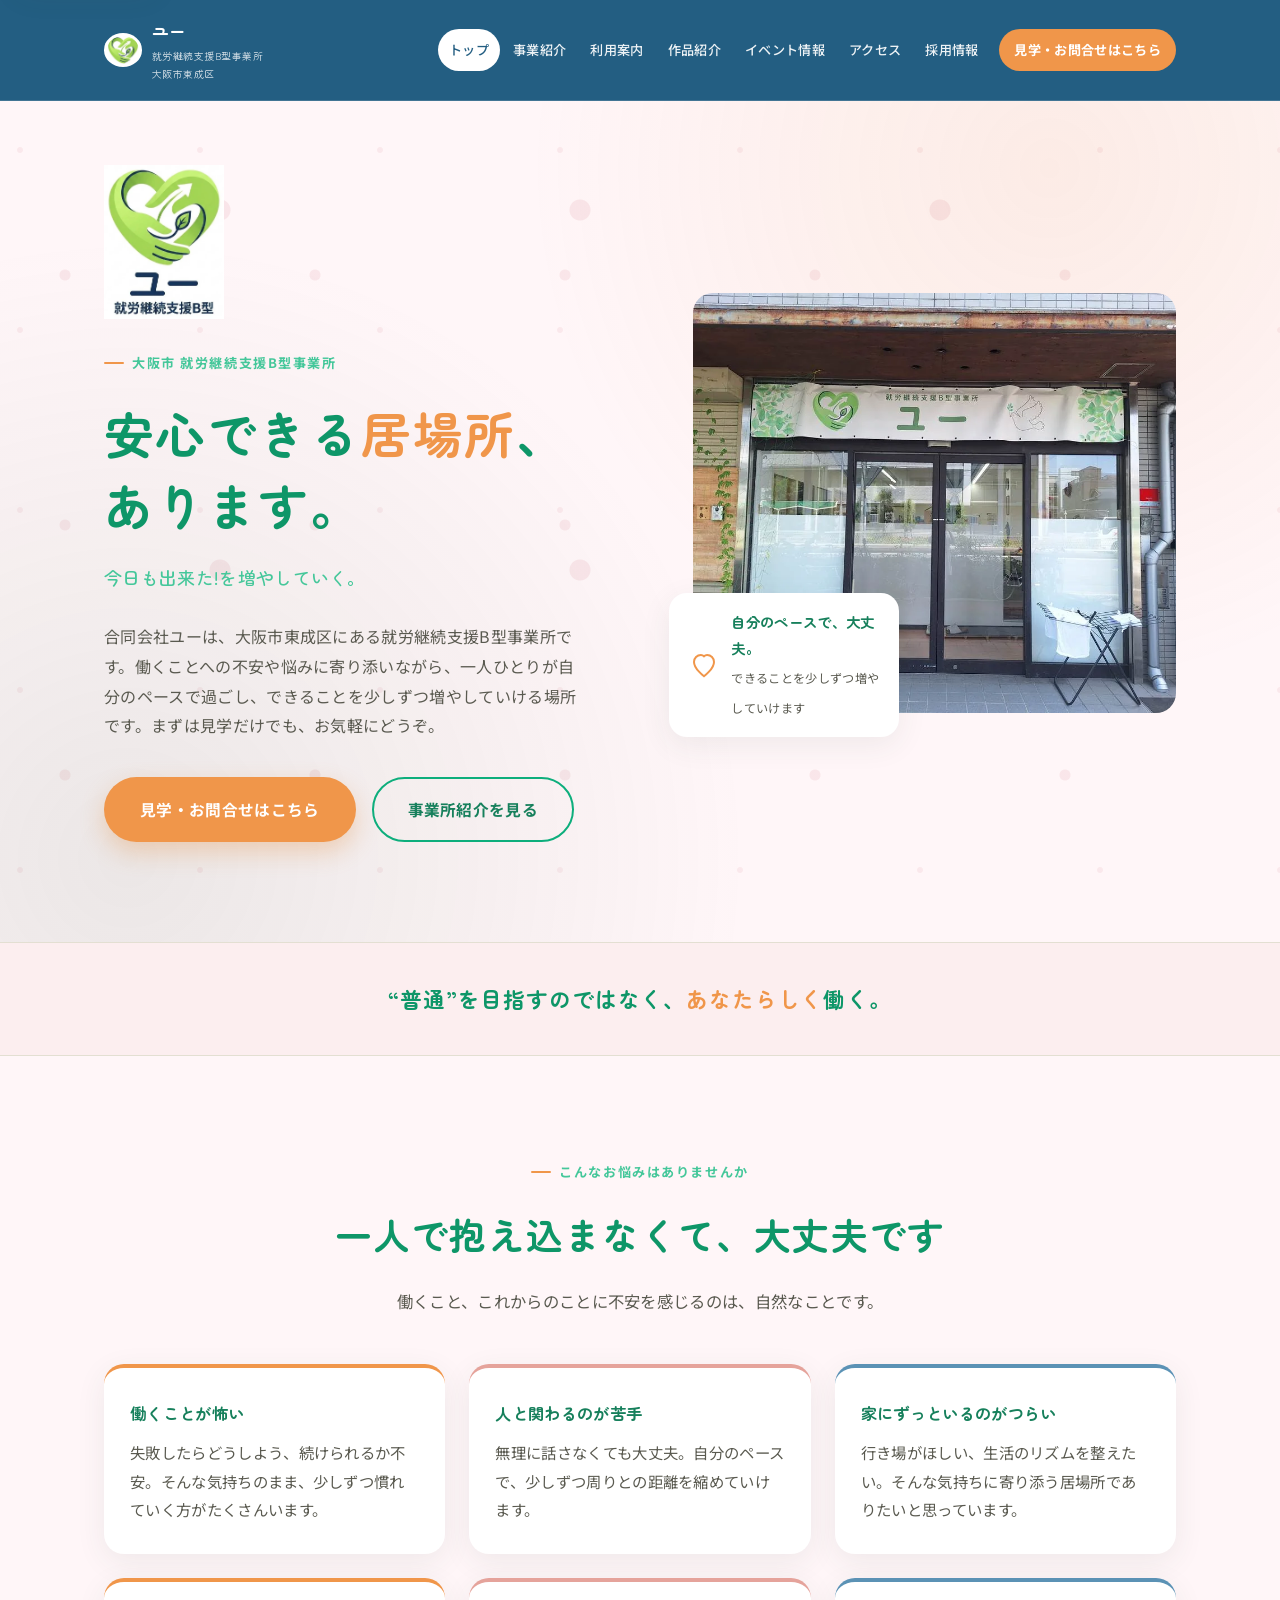
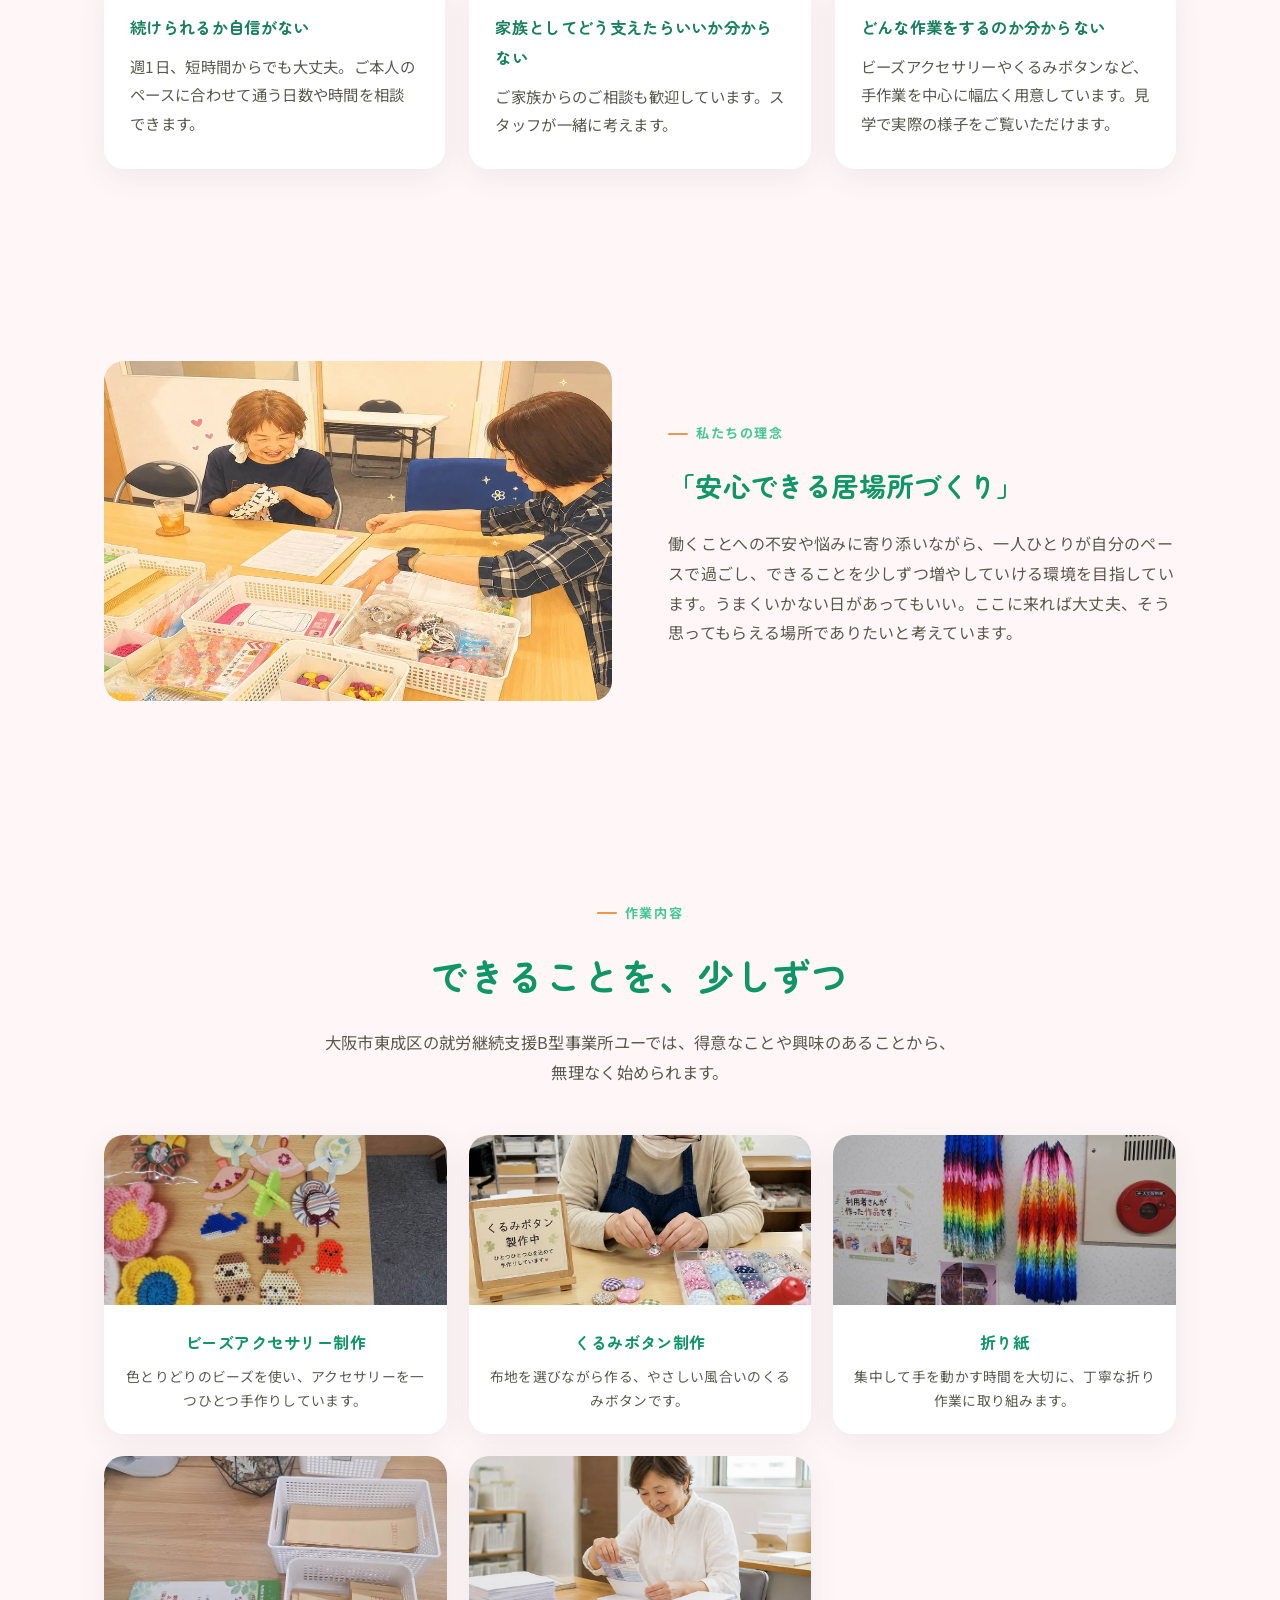
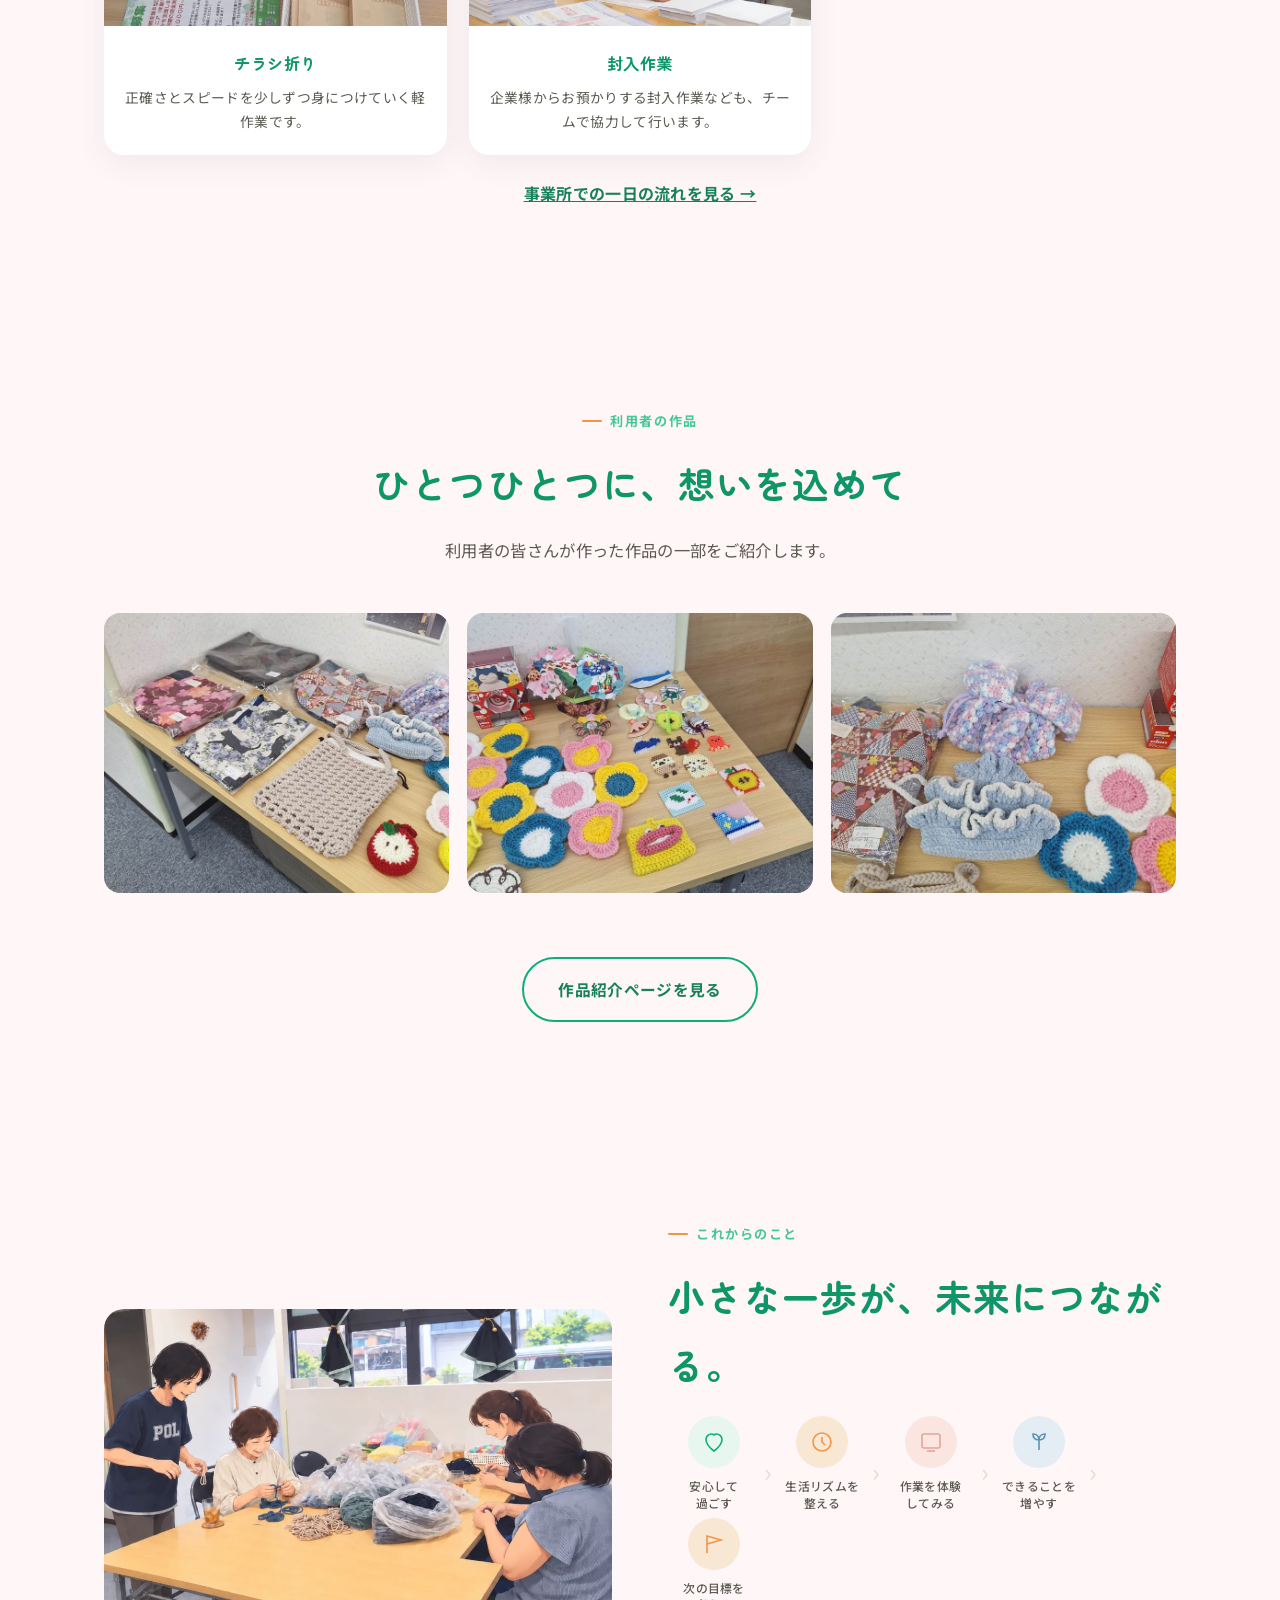
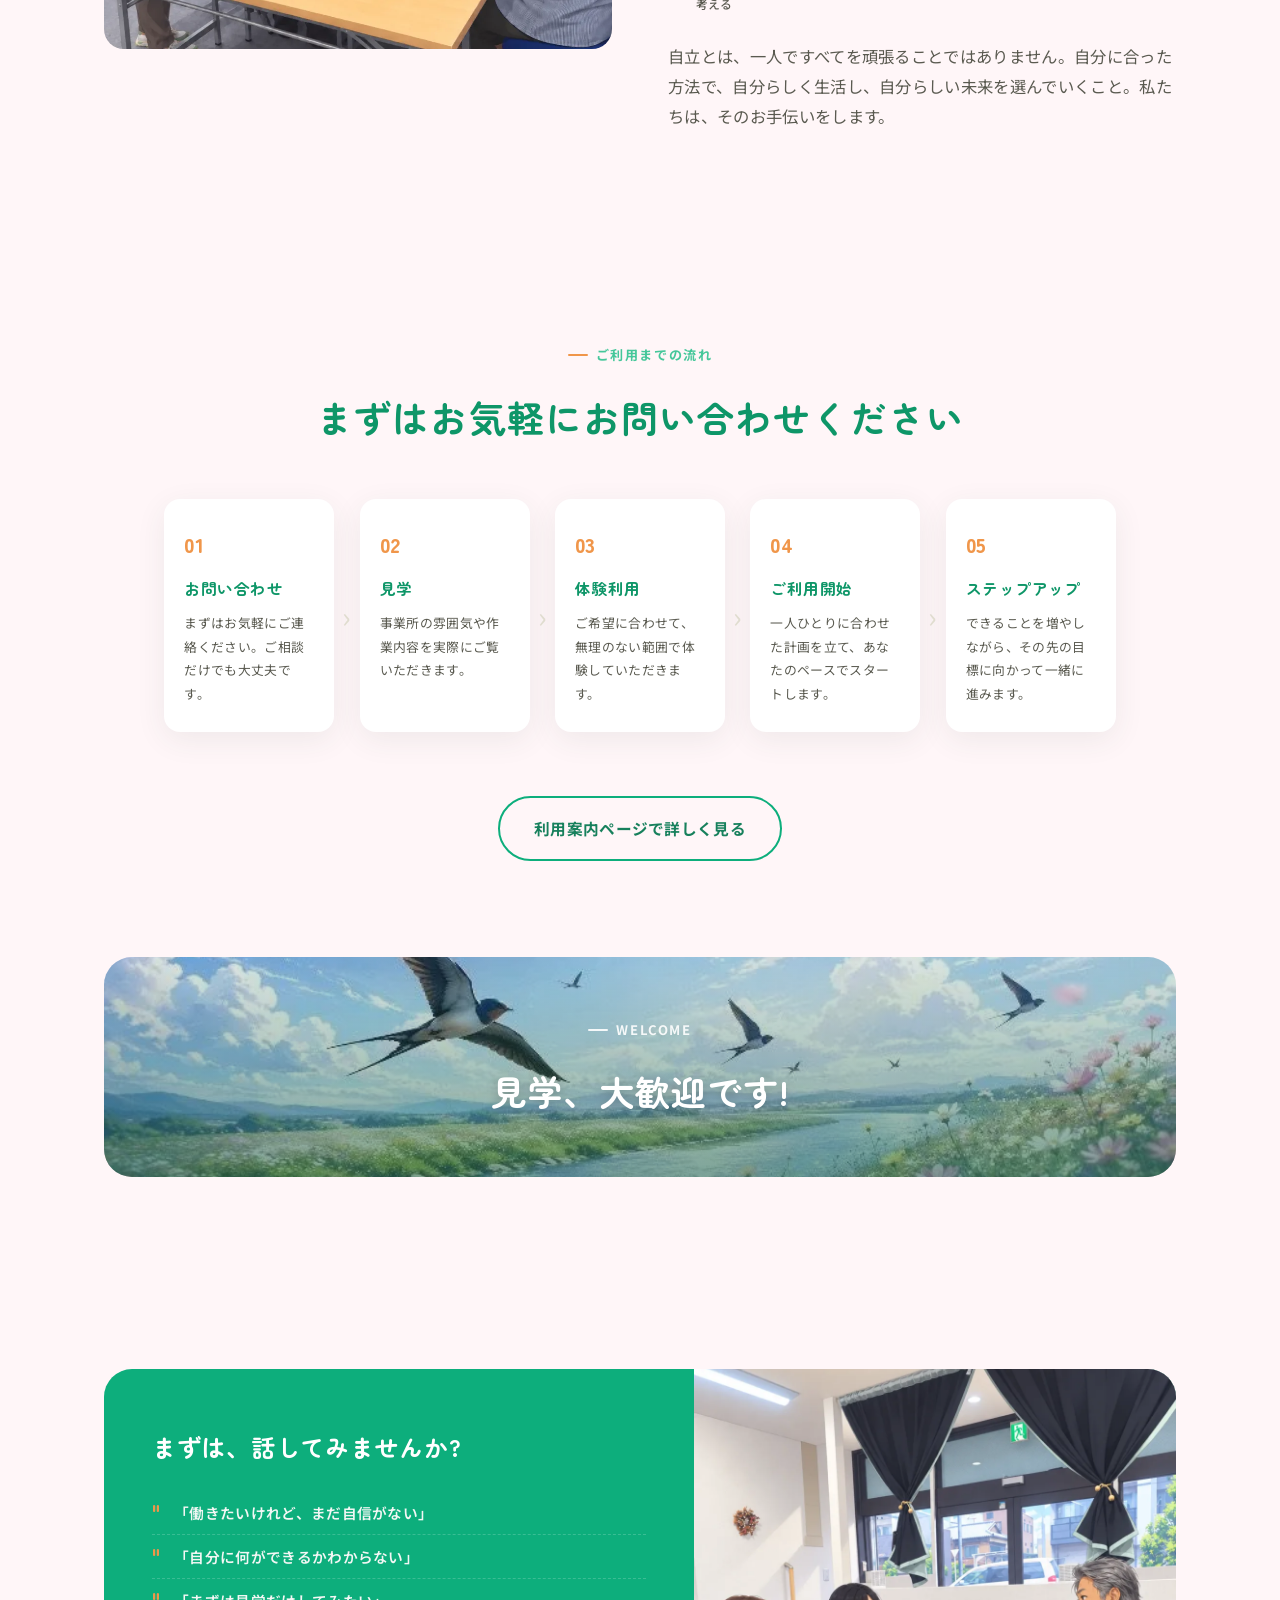
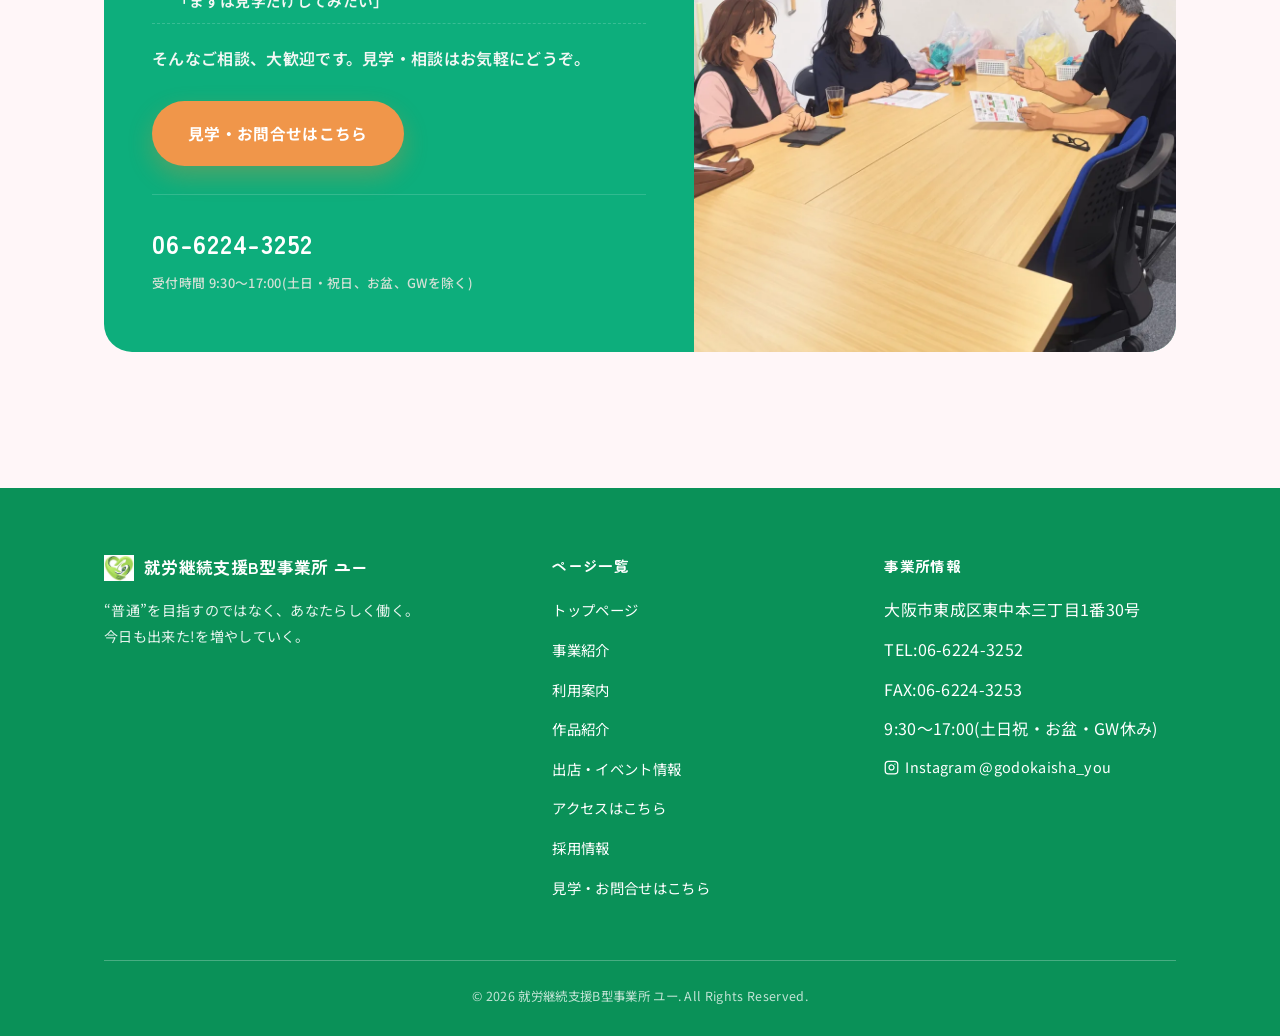
==== commit 21e50fb0: "マルシェ写真を1枚追加、トップページ最後の相談写真を差し替え - 出店・イベント情報ページに event-marche-aroma-booth.webp（アロマ・   エッセンシャルオイルブースの様子" ====
--- a/index.html
+++ b/index.html
@@ -350,7 +350,7 @@
           </div>
         </div>
         <div class="photo tall cta-split-photo photo-real">
-          <img src="assets/img/consultation-scene.webp" width="1000" height="1000" loading="lazy" alt="スタッフが利用希望者の相談にのっている様子">
+          <img src="assets/img/consultation-scene.webp" width="1000" height="1250" loading="lazy" alt="スタッフが利用希望者の相談にのっている様子">
         </div>
       </div>
     </div>
@@ -474,6 +474,7 @@
           <div class="photo photo-real"><img src="assets/img/event-marche-goods-hanging.webp" width="1000" height="1333" loading="lazy" alt="ユーマルシェの手作り小物・ペットボトルカバー"></div>
           <div class="photo photo-real"><img src="assets/img/event-marche-booth-visitors.webp" width="1000" height="1333" loading="lazy" alt="ユーマルシェに来場された方々"></div>
           <div class="photo photo-real"><img src="assets/img/event-marche-vendor-asesu.webp" width="1000" height="750" loading="lazy" alt="ユーマルシェに出店された編み物ブース「あせす」さん"></div>
+          <div class="photo photo-real"><img src="assets/img/event-marche-aroma-booth.webp" width="1000" height="750" loading="lazy" alt="ユーマルシェに出店されたアロマ・エッセンシャルオイルブースの様子"></div>
         </div>
 
         <p style="margin-top:28px;">2026年9月26日(土)、ユー事業所内で「ユーマルシェ」を開催しました。雨にも関わらずたくさんの方が来て下さり、盛況でした!</p>
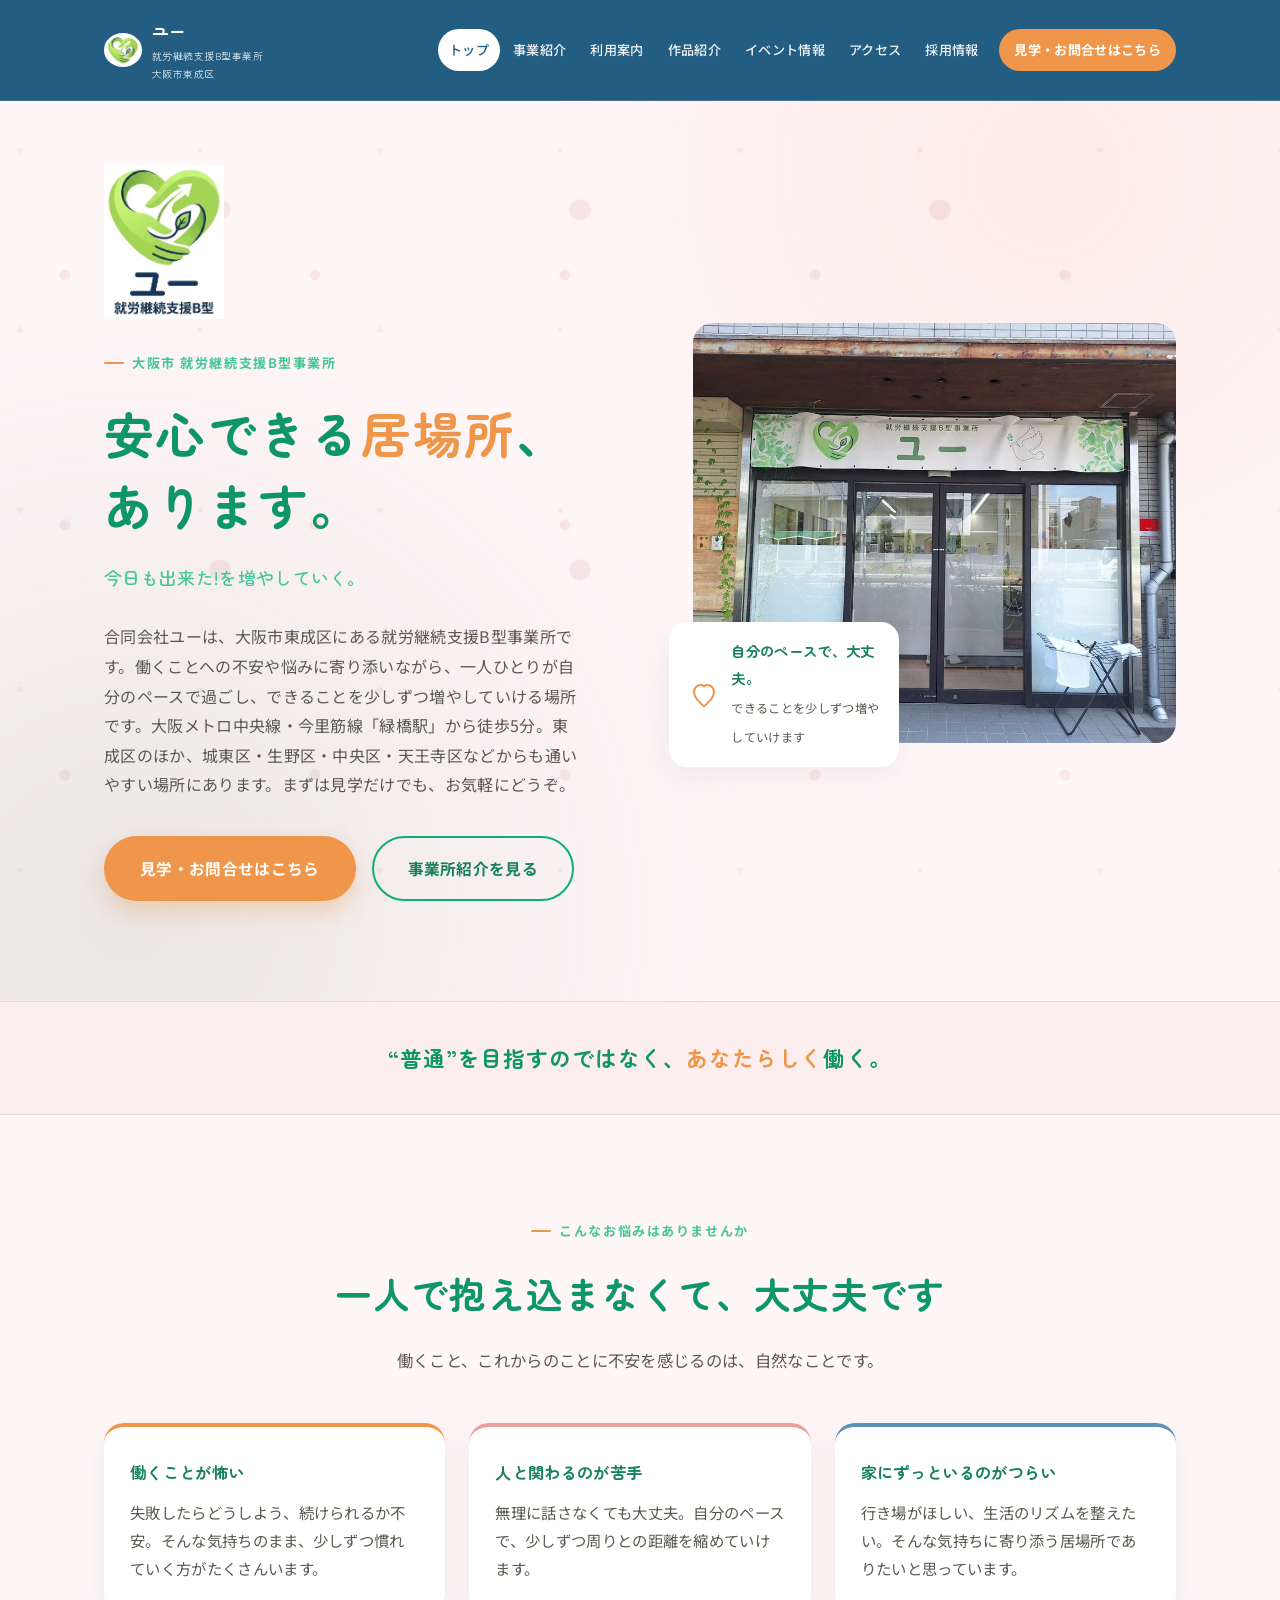
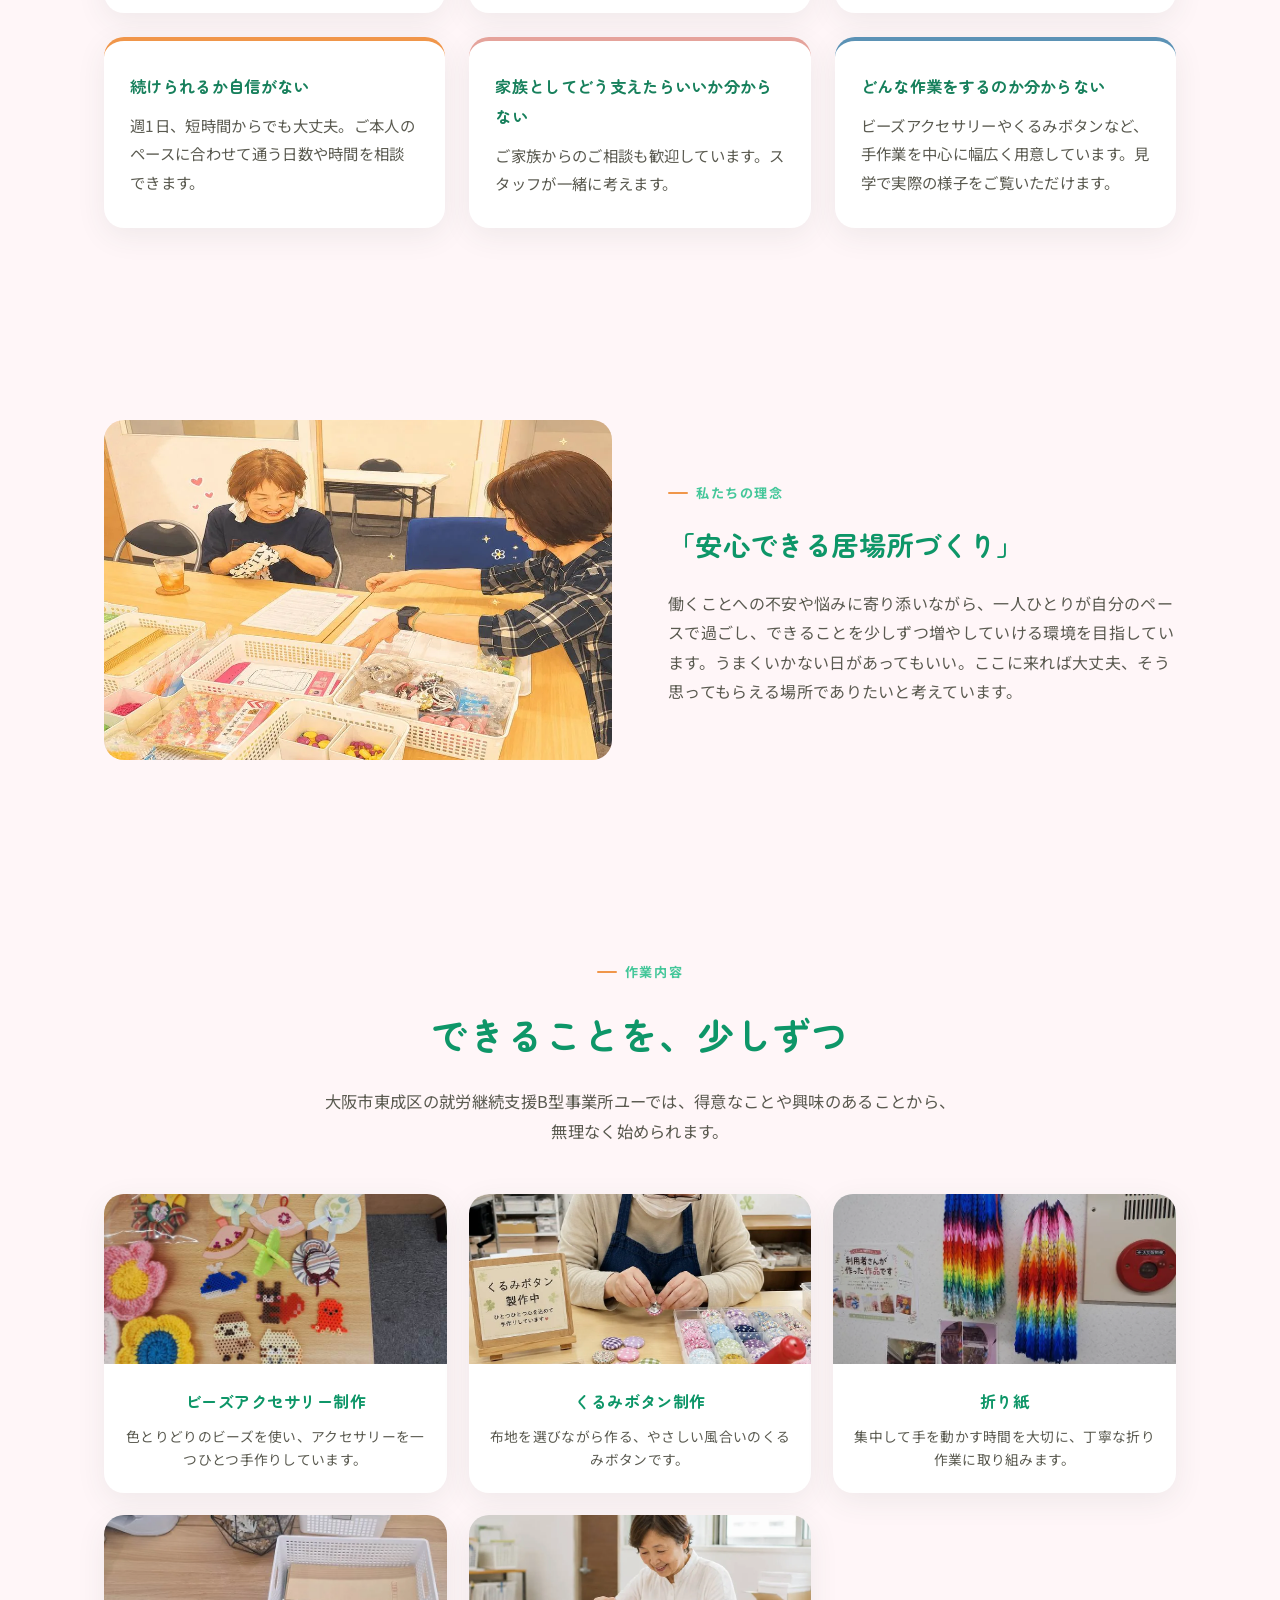
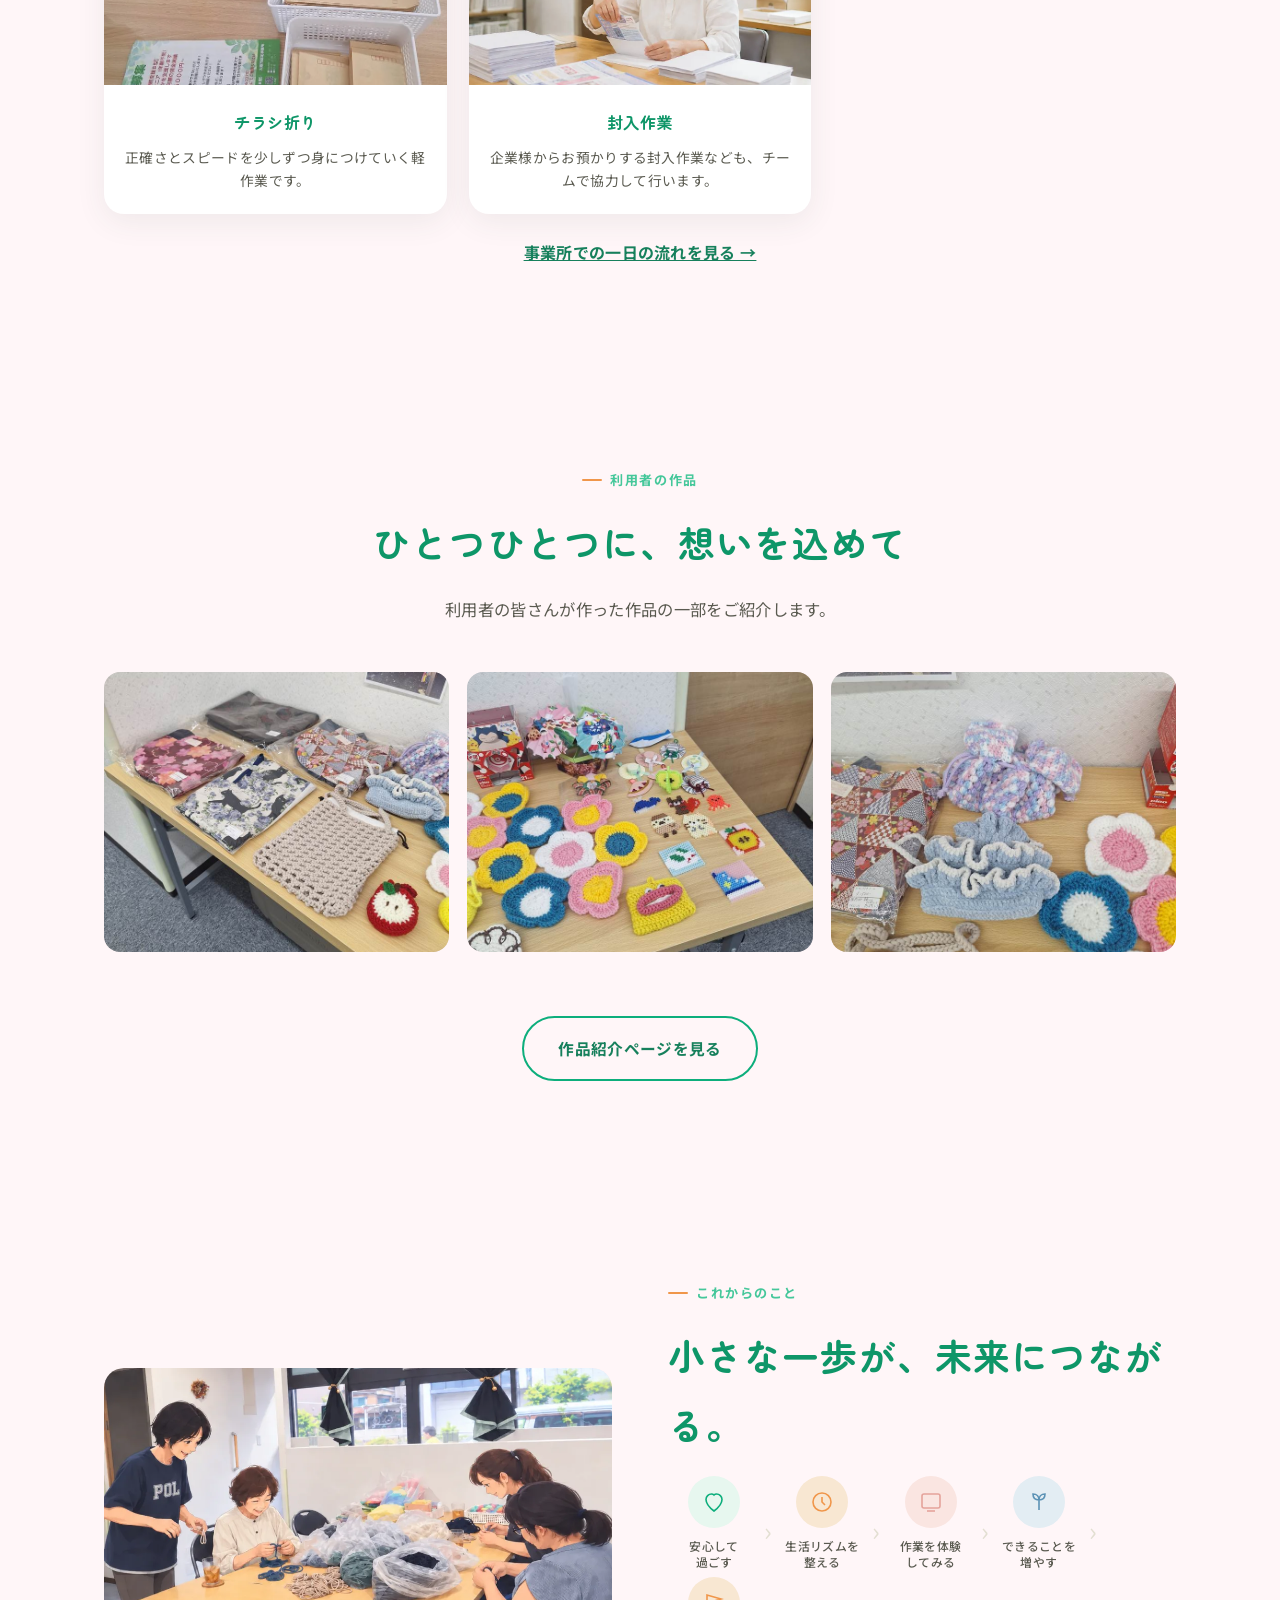
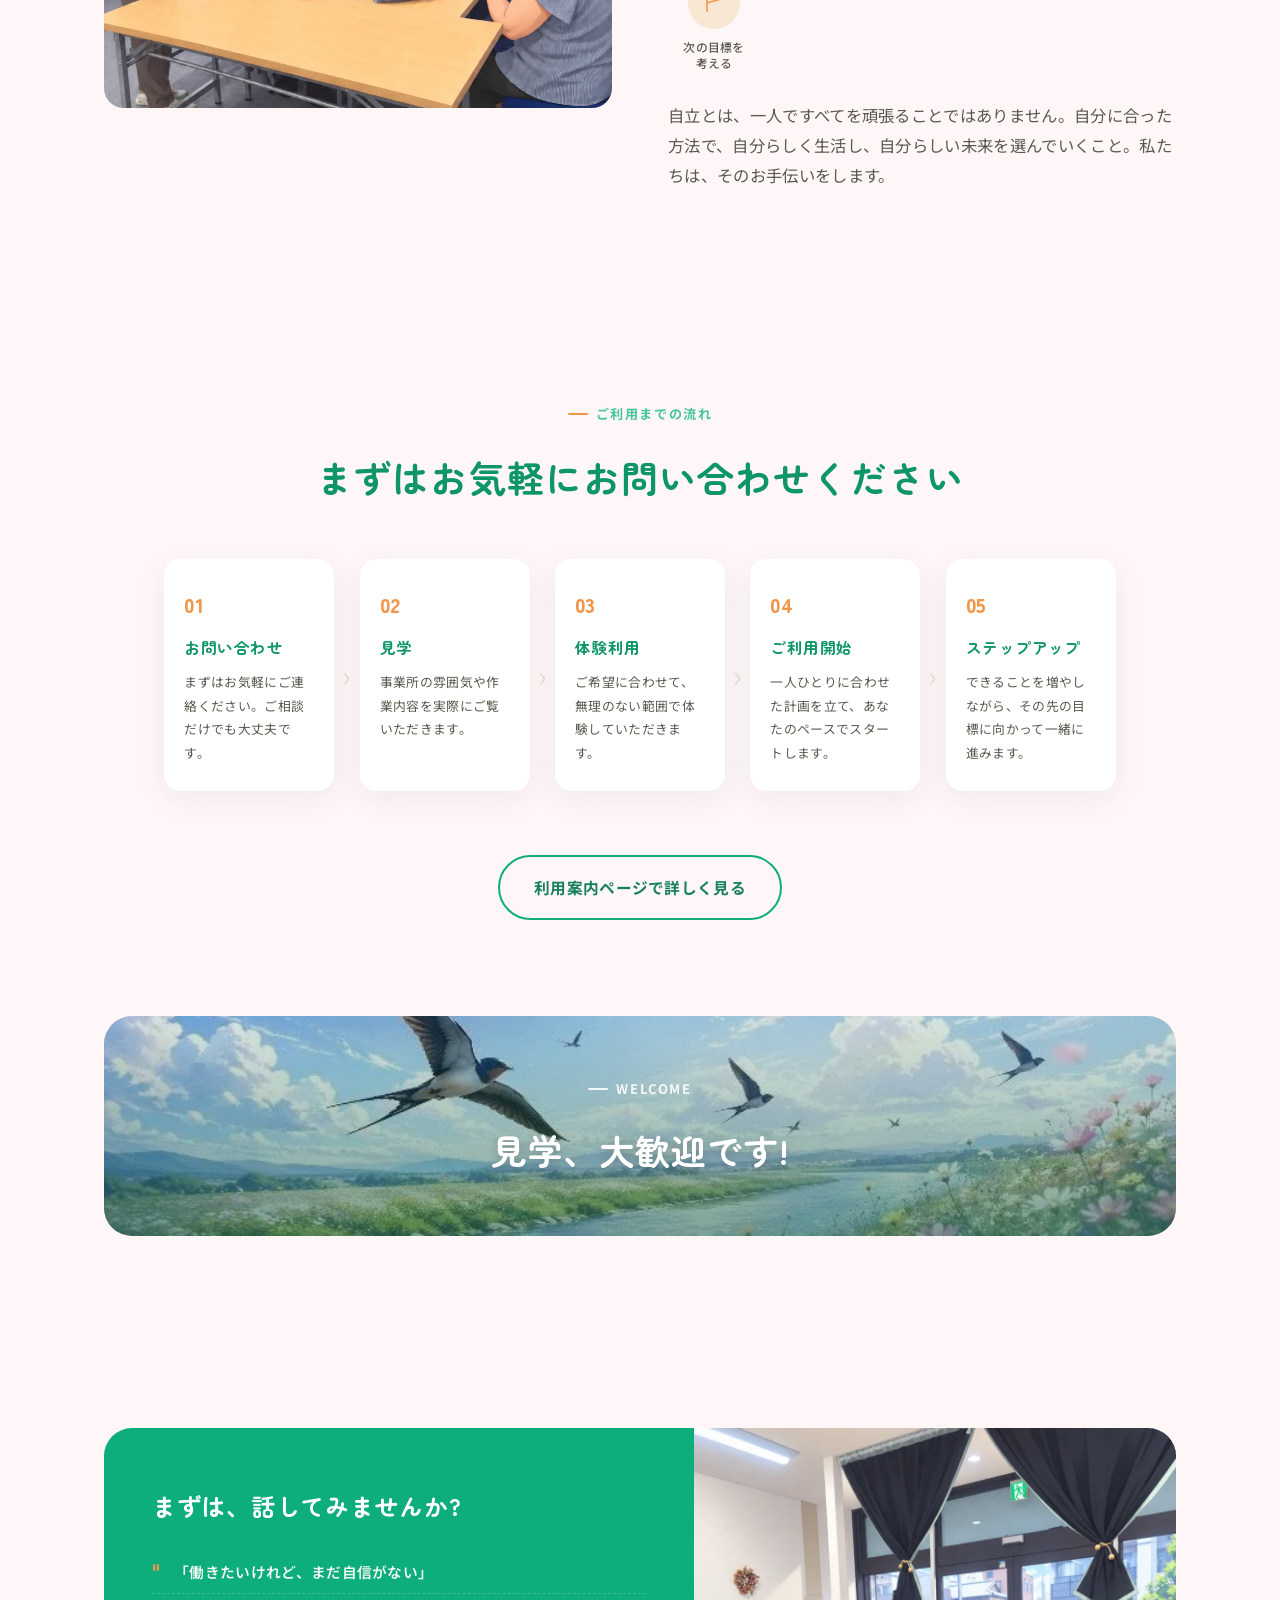
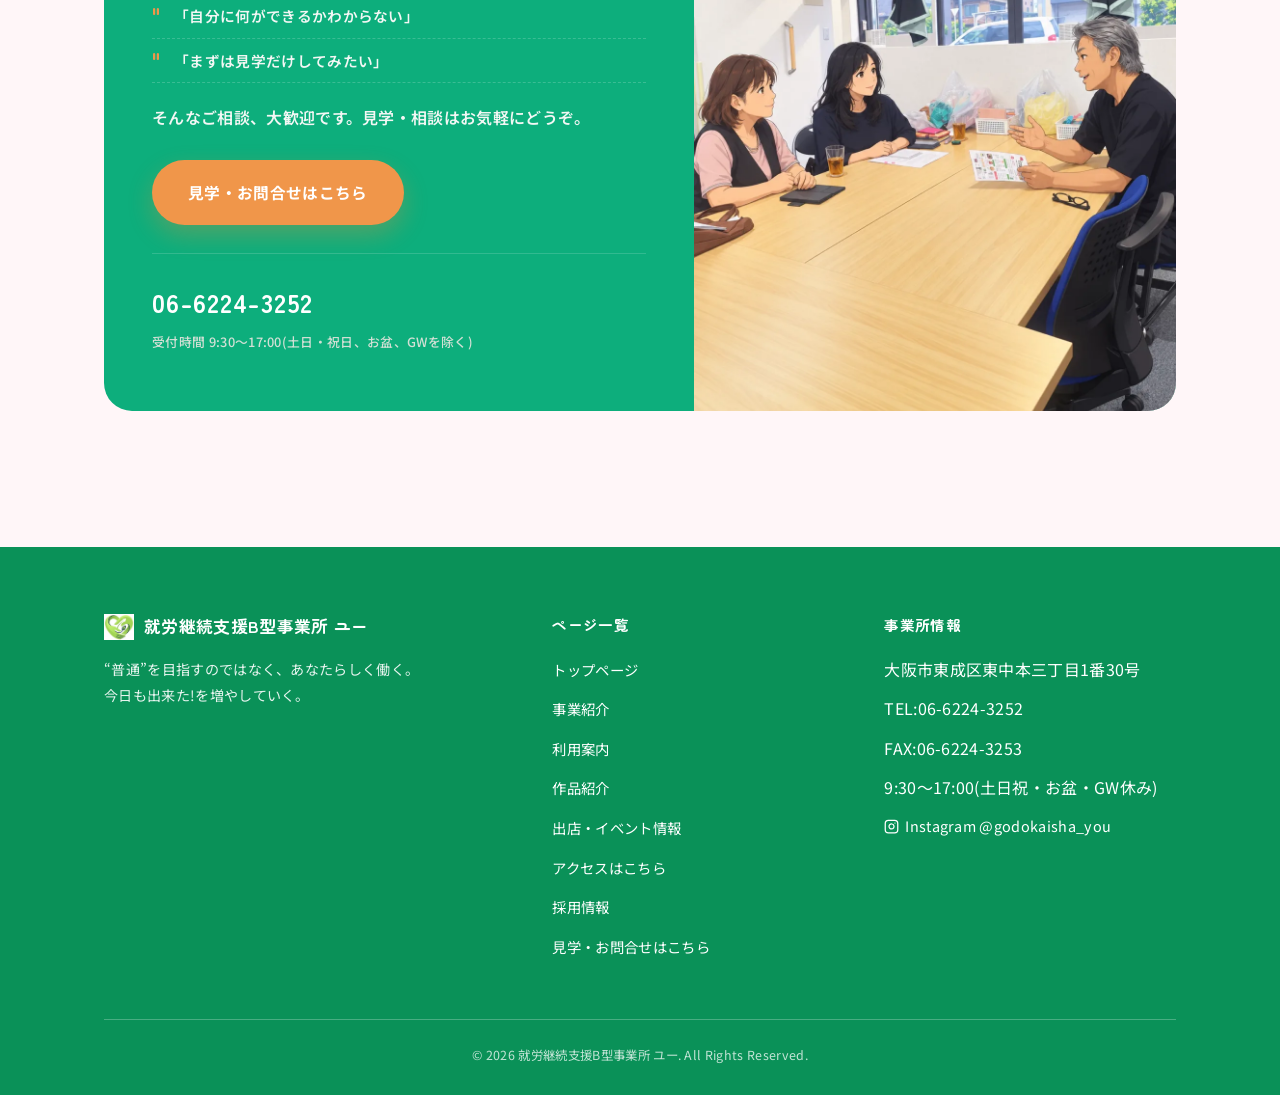
==== commit 9ff75102: "Add files via upload" ====
--- a/index.html
+++ b/index.html
@@ -108,6 +108,16 @@
       "@type": "Question",
       "name": "自分にできるか不安です。",
       "acceptedAnswer": { "@type": "Answer", "text": "大丈夫です。まずは見学や体験を通して、あなたに合った過ごし方を一緒に考えていきます。" }
+    },
+    {
+      "@type": "Question",
+      "name": "東成区以外に住んでいても利用できますか?",
+      "acceptedAnswer": { "@type": "Answer", "text": "はい、ご利用いただけます。城東区・生野区・中央区・天王寺区など、大阪市内の近隣エリアからも通いやすい場所です。受給者証はお住まいの区役所で申請します。手続きのご相談もお気軽にどうぞ。" }
+    },
+    {
+      "@type": "Question",
+      "name": "最寄り駅はどこですか?",
+      "acceptedAnswer": { "@type": "Answer", "text": "大阪メトロ中央線・今里筋線の「緑橋駅」です。5号出口から徒歩5分ほどです。" }
     }
   ]
 }
@@ -167,7 +177,7 @@
         <p class="eyebrow">大阪市 就労継続支援B型事業所</p>
         <h1>安心できる<span class="accent">居場所</span>、<br>あります。</h1>
         <p class="sub-copy">今日も出来た!を増やしていく。</p>
-        <p class="desc">合同会社ユーは、大阪市東成区にある就労継続支援B型事業所です。働くことへの不安や悩みに寄り添いながら、一人ひとりが自分のペースで過ごし、できることを少しずつ増やしていける場所です。まずは見学だけでも、お気軽にどうぞ。</p>
+        <p class="desc">合同会社ユーは、大阪市東成区にある就労継続支援B型事業所です。働くことへの不安や悩みに寄り添いながら、一人ひとりが自分のペースで過ごし、できることを少しずつ増やしていける場所です。大阪メトロ中央線・今里筋線「緑橋駅」から徒歩5分。東成区のほか、城東区・生野区・中央区・天王寺区などからも通いやすい場所にあります。まずは見学だけでも、お気軽にどうぞ。</p>
         <div class="btn-row">
           <a href="#page-contact" class="btn btn-primary" onclick="goTo('page-contact'); return false">見学・お問合せはこちら</a>
           <a href="#page-about" class="btn btn-outline" onclick="goTo('page-about'); return false">事業所紹介を見る</a>
@@ -647,6 +657,14 @@
           <button class="faq-q" type="button" aria-expanded="false" aria-controls="faq-a11" onclick="toggleFaq(this)">自分にできるか不安です。<span class="plus" aria-hidden="true">+</span></button>
           <div class="faq-a" id="faq-a11"><p>大丈夫です。まずは見学や体験を通して、あなたに合った過ごし方を一緒に考えていきます。</p></div>
         </div>
+        <div class="faq-item">
+          <button class="faq-q" type="button" aria-expanded="false" aria-controls="faq-a12" onclick="toggleFaq(this)">東成区以外に住んでいても利用できますか?<span class="plus" aria-hidden="true">+</span></button>
+          <div class="faq-a" id="faq-a12"><p>はい、ご利用いただけます。城東区・生野区・中央区・天王寺区など、大阪市内の近隣エリアからも通いやすい場所です。受給者証はお住まいの区役所で申請します。手続きのご相談もお気軽にどうぞ。</p></div>
+        </div>
+        <div class="faq-item">
+          <button class="faq-q" type="button" aria-expanded="false" aria-controls="faq-a13" onclick="toggleFaq(this)">最寄り駅はどこですか?<span class="plus" aria-hidden="true">+</span></button>
+          <div class="faq-a" id="faq-a13"><p>大阪メトロ中央線・今里筋線の「緑橋駅」です。5号出口から徒歩5分ほどです。</p></div>
+        </div>
       </div>
     </div>
   </section>
@@ -745,7 +763,7 @@
     <div class="container">
       <p class="eyebrow">ACCESS</p>
       <h1>アクセスはこちら</h1>
-      <p>大阪メトロ今里筋線・緑橋駅から徒歩圏内です。お車でお越しの際も、お気軽にお問い合わせください。</p>
+      <p>大阪メトロ中央線・今里筋線「緑橋駅」5号出口から徒歩5分。今里筋沿いの「CITY of LIVERPOOL」1階です。東成区・城東区・生野区など近隣エリアからも通いやすい立地です。お車でお越しの際も、お気軽にお問い合わせください。</p>
     </div>
   </section>
 
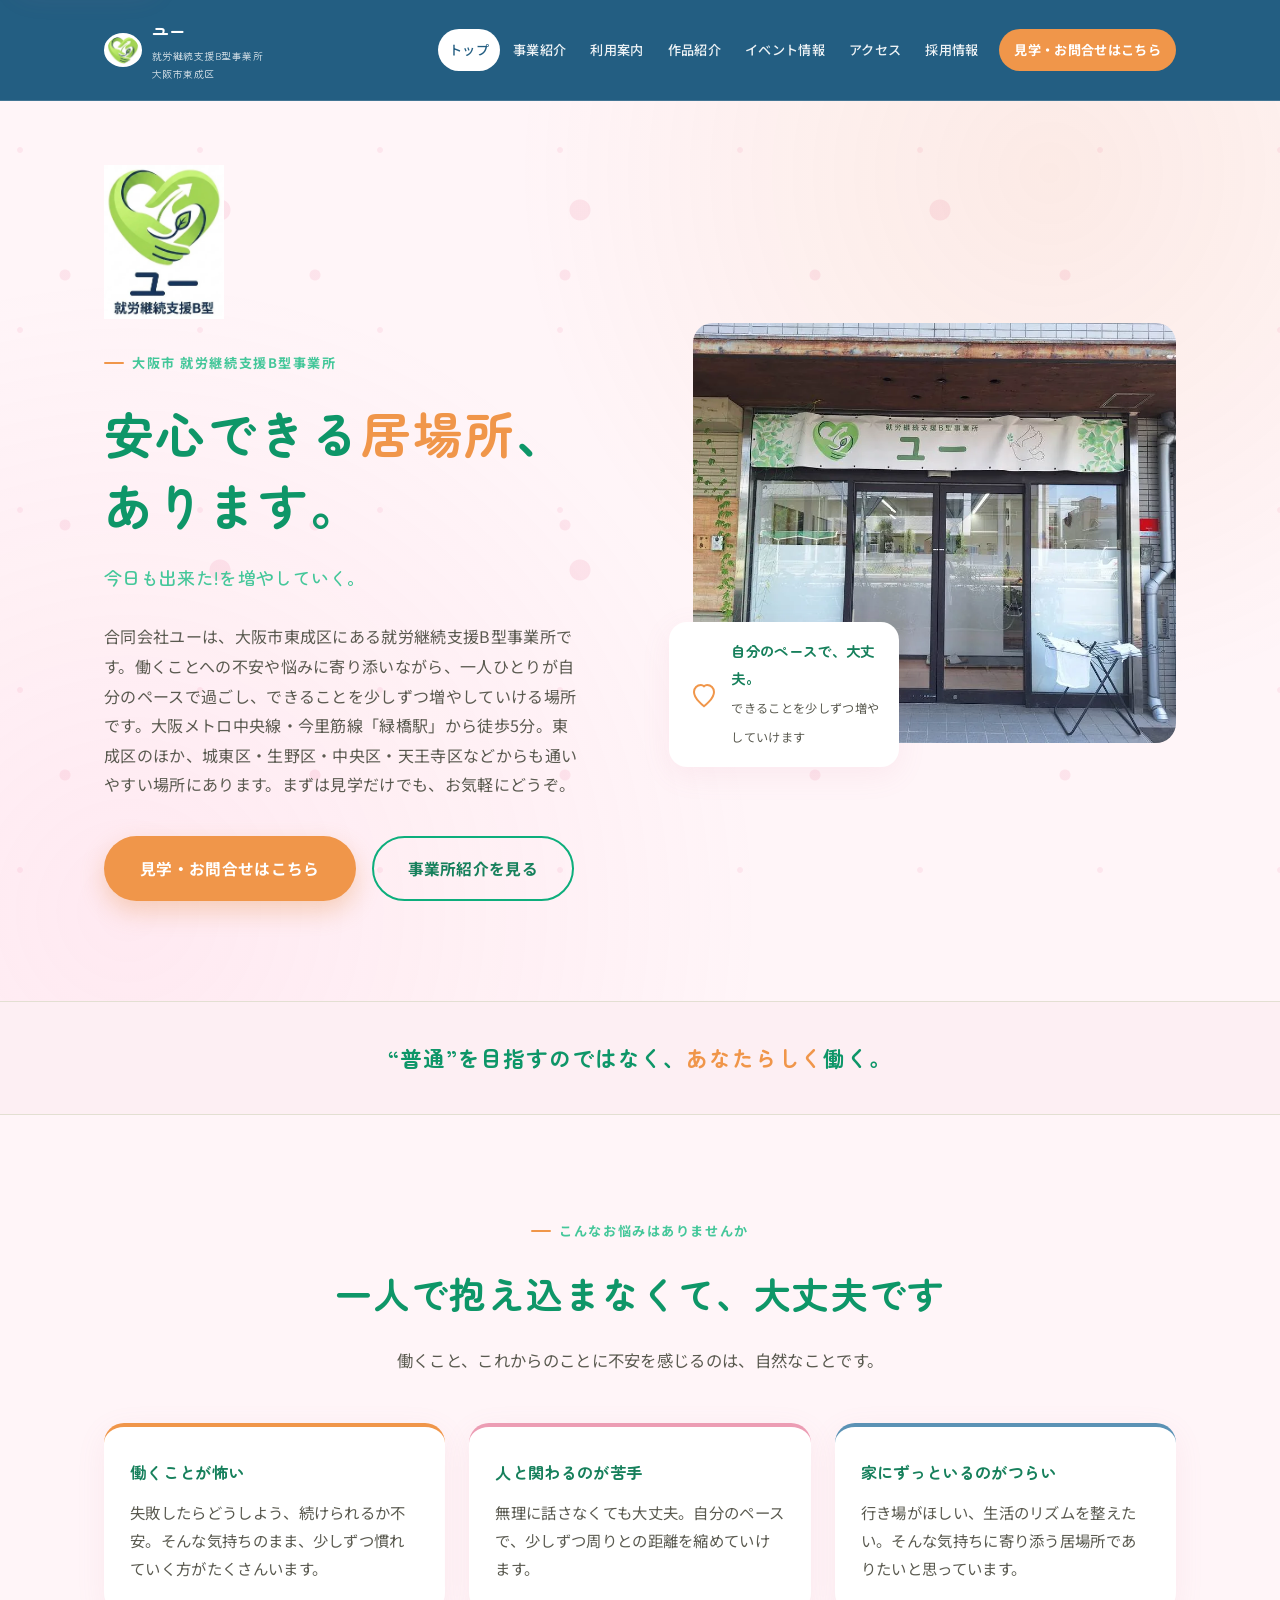
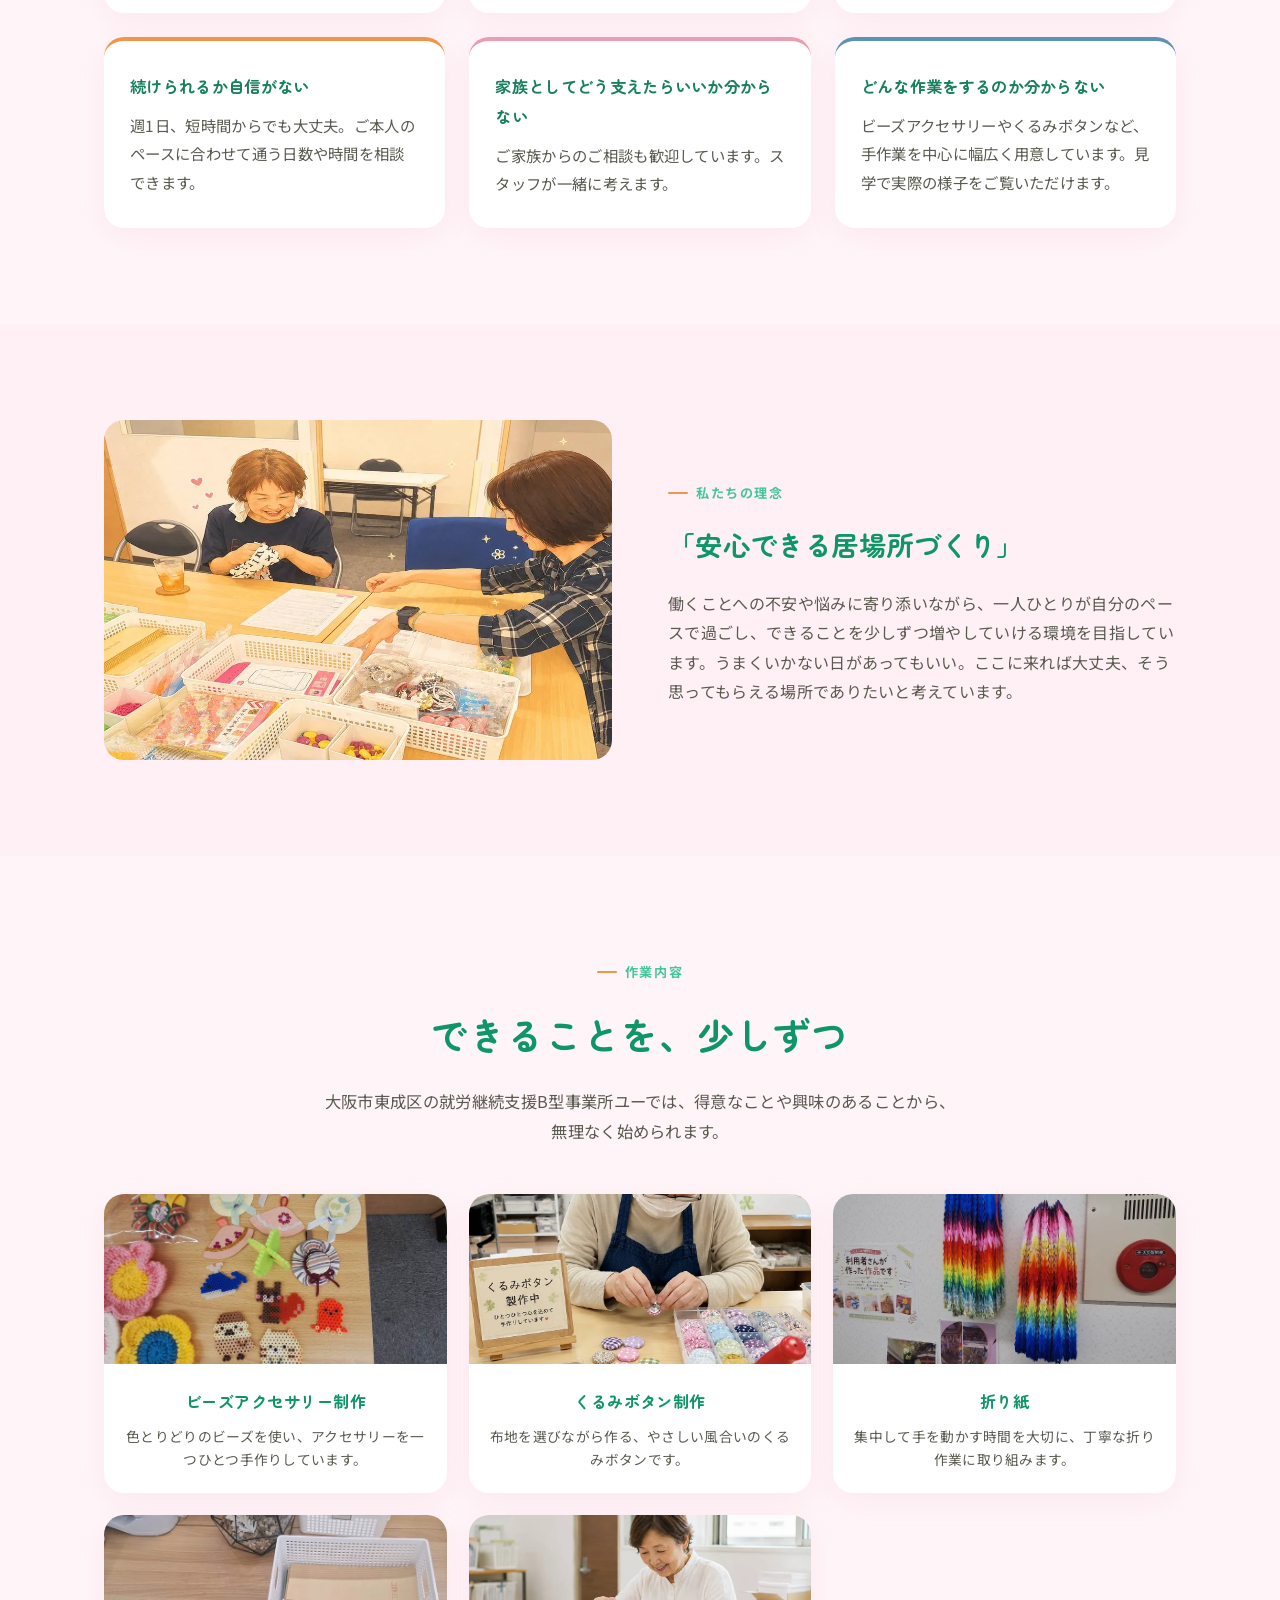
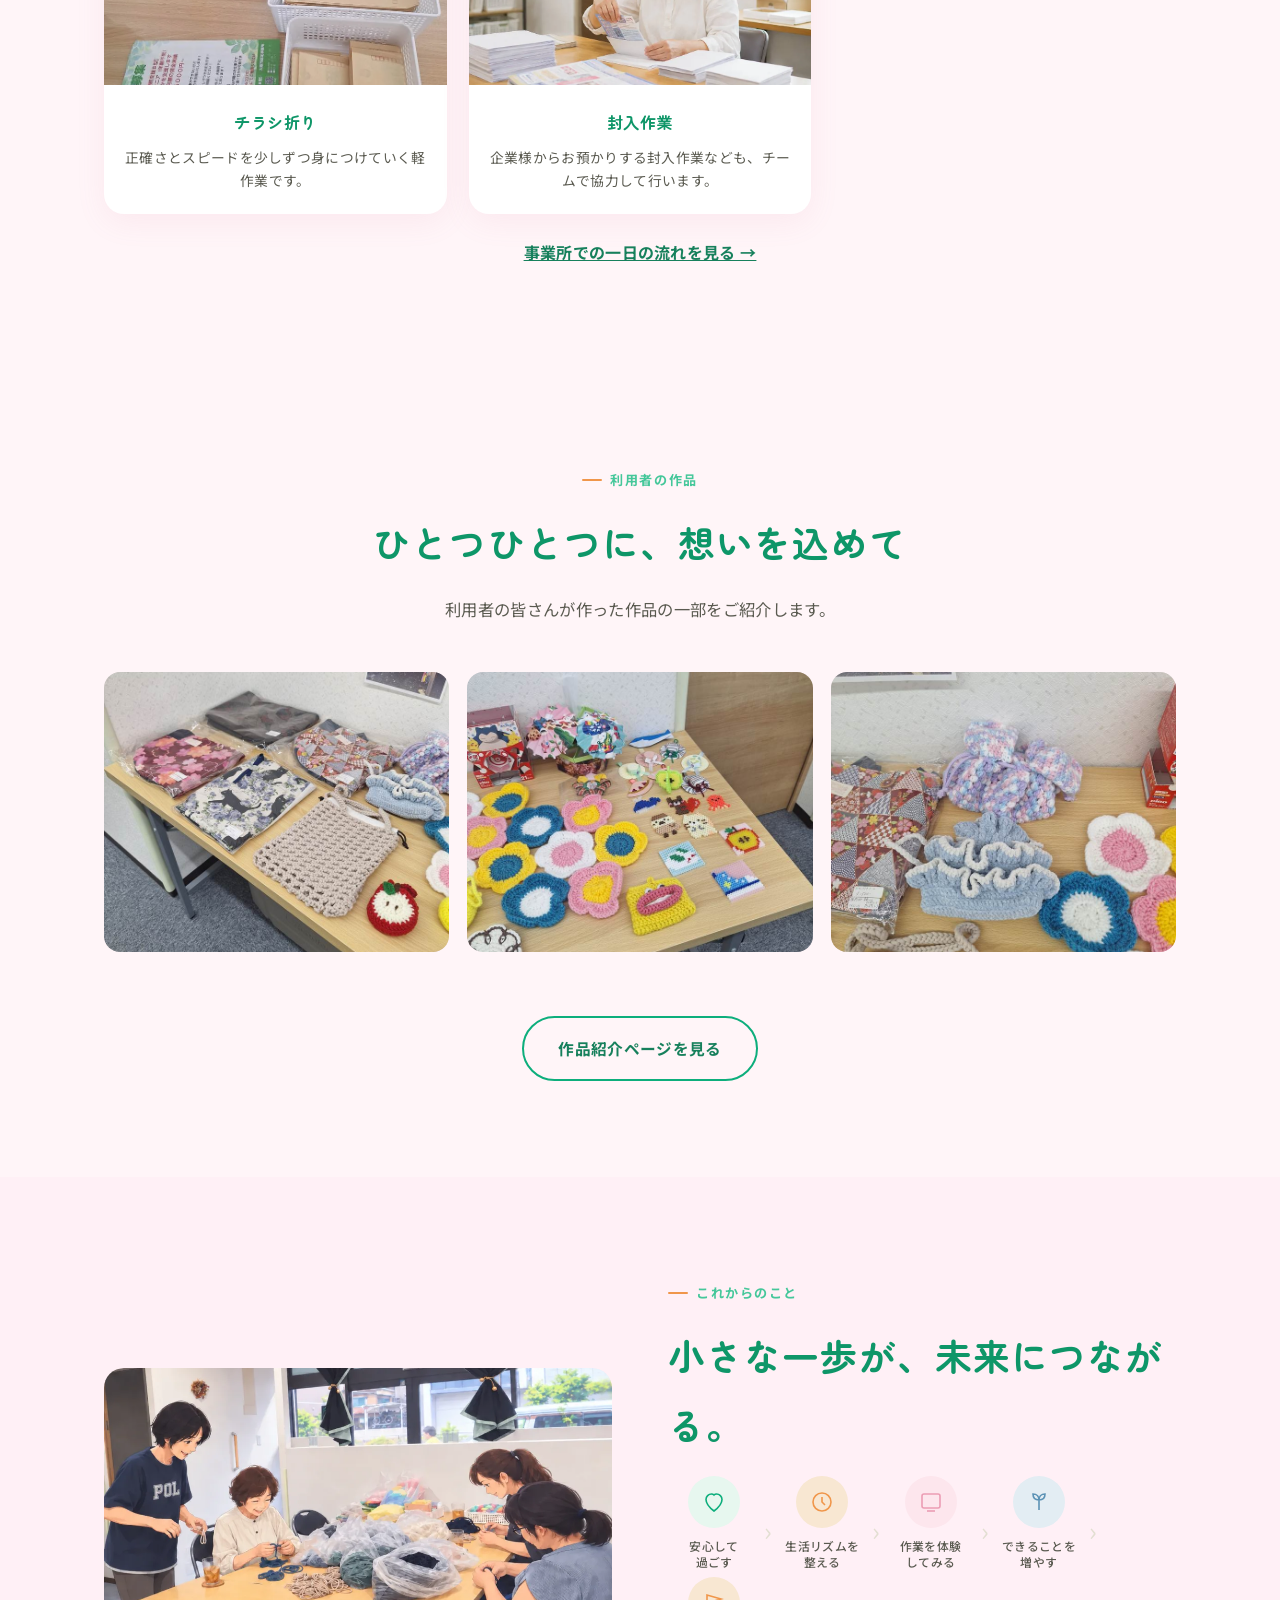
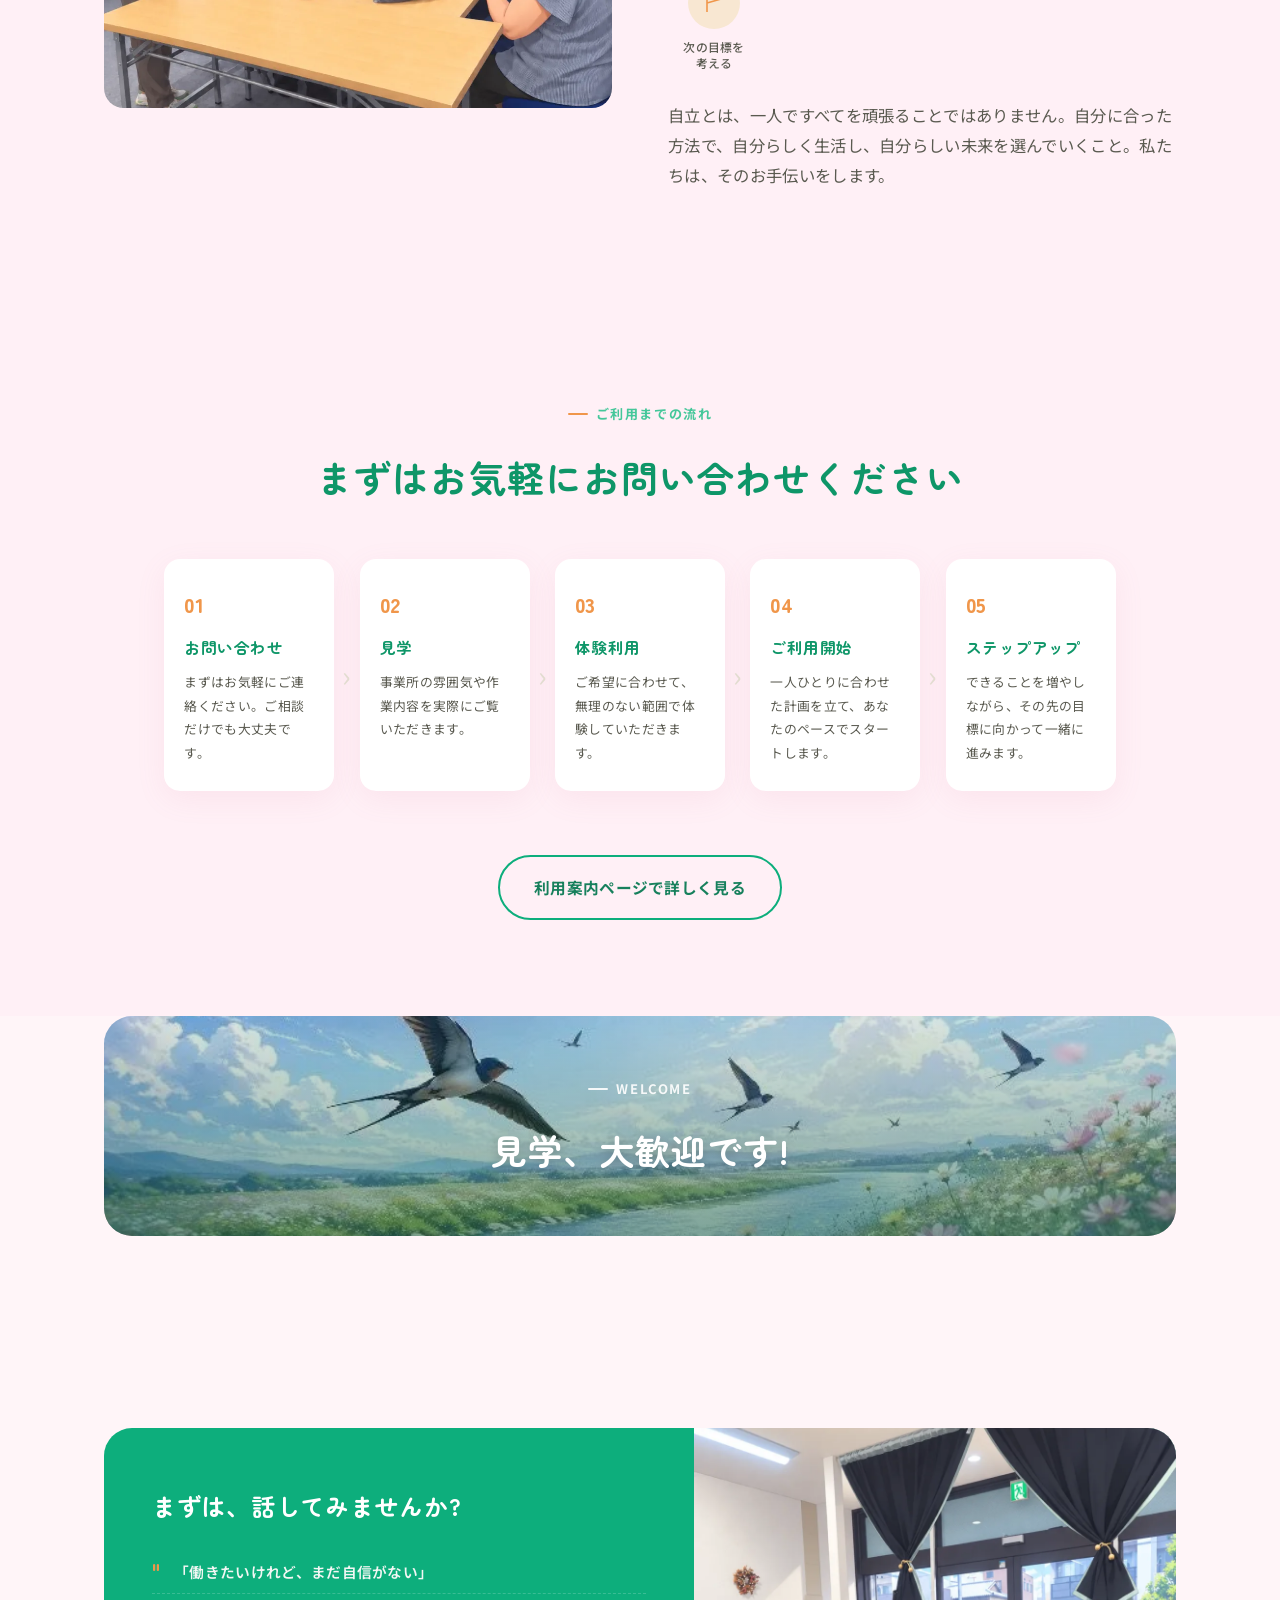
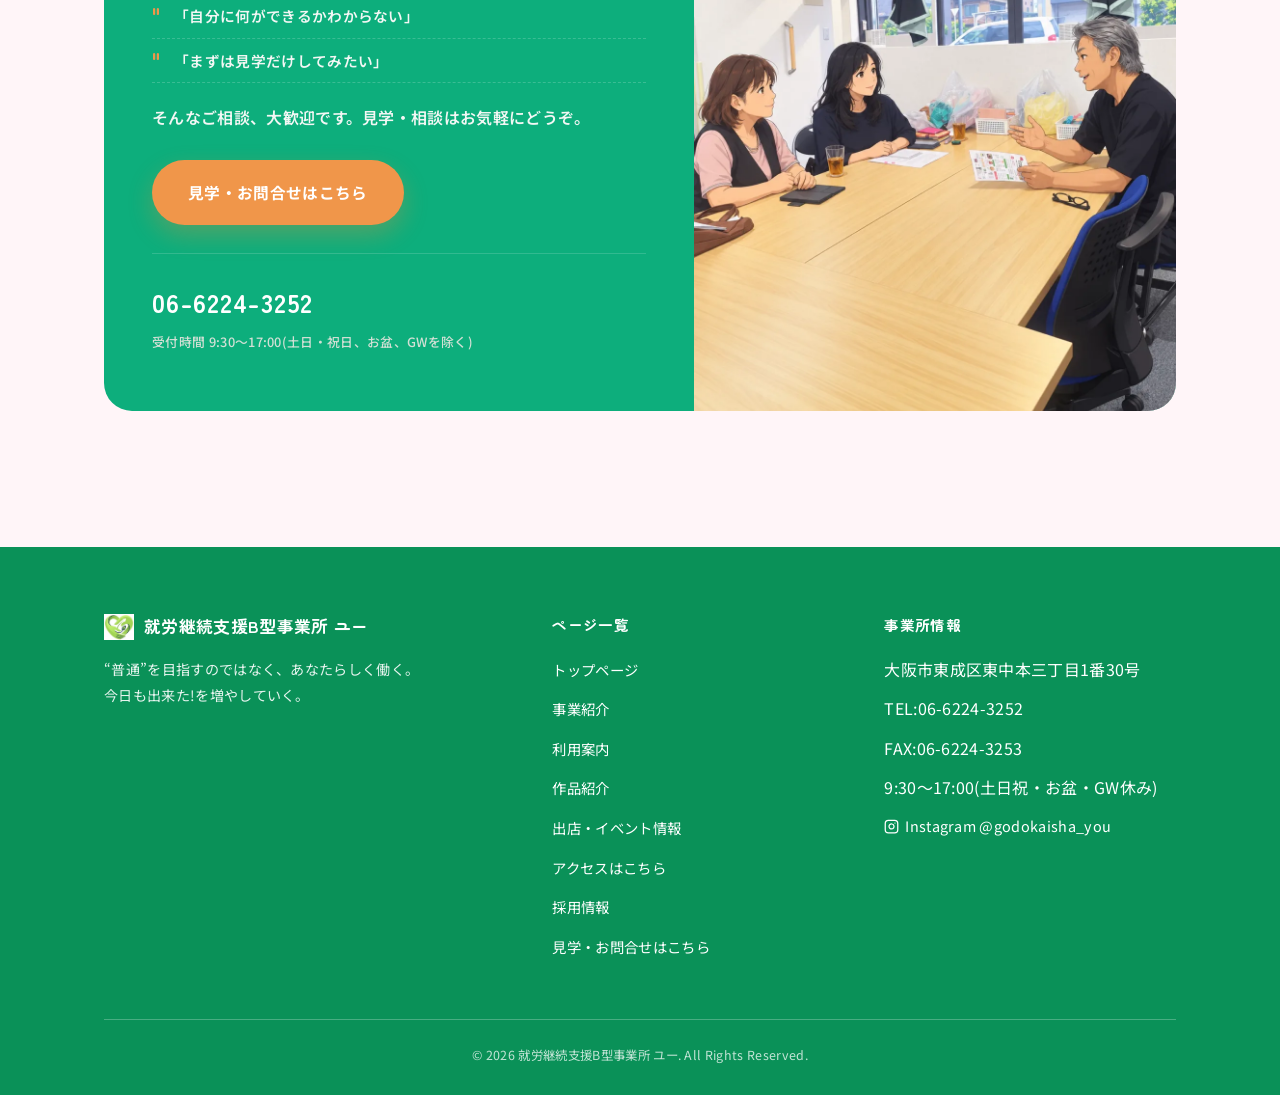
==== commit 87366a08: "求人の職種名を「職業指導員」から「生活支援員」に修正 - 採用情報の見出し・求人票の職種欄（2か所）  Co-Authored-By: Claude Sonnet 5.5 <noreply@anthr" ====
--- a/index.html
+++ b/index.html
@@ -819,7 +819,7 @@
     <div class="container" style="max-width:760px;">
 
       <div class="recruit-card">
-        <h3 style="text-align:center; font-size:1.4rem;">🌼 事務職(職業指導員)スタッフ募集!</h3>
+        <h3 style="text-align:center; font-size:1.4rem;">🌼 事務職(生活支援員)スタッフ募集!</h3>
         <p style="text-align:center; color:var(--text-soft); margin-top:8px;">未経験の方も、大歓迎です</p>
 
         <div class="recruit-badges">
@@ -837,10 +837,10 @@
         <p class="form-note center-text" style="margin-top:4px;">ハローワーク求人番号 27010-42448861／受付年月日 2026年9月15日／紹介期限日 2026年11月30日</p>
 
         <table class="info-table" style="margin-top:20px;">
-          <tr><th>職種</th><td>事務職(職業指導員)</td></tr>
+          <tr><th>職種</th><td>事務職(生活支援員)</td></tr>
           <tr><th>雇用形態</th><td>正社員(雇用期間の定めなし)</td></tr>
           <tr><th>仕事内容</th><td>作業内容の説明・サポート、日報・支援記録の作成、データ入力、利用者さまの体調確認や声かけ、行政機関への連絡・共有、契約書の入力・修正など</td></tr>
-          <tr><th>就業場所</th><td>大阪府大阪市東成区東中本三丁目1番30号(大阪メトロ緑橋駅から徒歩5分)</td></tr>
+          <tr><th>就業場所</th><td>大阪府大阪市東成区東中本三丁目1番30号(大阪メトロ緑橋駅から徒歩5分)<br>大阪市内グループ会社での就業あり</td></tr>
           <tr><th>賃金</th><td>月給20万円〜25万円(通勤手当は実費支給・上限なし)</td></tr>
           <tr><th>就業時間</th><td>(1)8:00〜15:00 (2)9:00〜16:00 のいずれか選択可</td></tr>
           <tr><th>休憩・休日</th><td>休憩60分／土曜・日曜・祝日ほか、年間休日125日(GW・夏季・年末年始休あり)</td></tr>
@@ -878,7 +878,7 @@
           <tr><th>職種</th><td>サービス管理責任者</td></tr>
           <tr><th>雇用形態</th><td>正社員(雇用期間の定めなし)</td></tr>
           <tr><th>仕事内容</th><td>個別支援計画書の作成。スタッフや他の専門職と連携を取りながら良質な支援を行う</td></tr>
-          <tr><th>就業場所</th><td>大阪府大阪市東成区東中本三丁目1番30号(大阪メトロ緑橋駅から徒歩5分)</td></tr>
+          <tr><th>就業場所</th><td>大阪府大阪市東成区東中本三丁目1番30号(大阪メトロ緑橋駅から徒歩5分)<br>大阪市内グループ会社での就業あり</td></tr>
           <tr><th>賃金</th><td>月給35万円〜45万円(通勤手当は実費支給・上限なし)</td></tr>
           <tr><th>就業時間</th><td>8:00〜16:00</td></tr>
           <tr><th>休憩・休日</th><td>休憩60分／土曜・日曜・祝日ほか、年間休日125日(夏季・年末年始休あり)</td></tr>
--- a/assets/css/style.css
+++ b/assets/css/style.css
@@ -1,7 +1,7 @@
 
 :root{
-  --bg:#FFF6F8;
-  --bg-soft:#FCEEF1;
+  --bg:#FFF5F8;
+  --bg-soft:#FDEEF3;
   --bg-green-tint:#FAFDF7;
   --green-deep:#0DAE7C;
   --green-deep2:#17805C;
@@ -10,9 +10,9 @@
   --green-pale:#E7F7EF;
   --orange:#F0964A;
   --orange-soft:#F8E7D2;
-  --beige:#FCEEEF;
-  --pink:#E5A39B;
-  --pink-soft:#FAE5E1;
+  --beige:#FDEFF3;
+  --pink:#EC9DB4;
+  --pink-soft:#FDE6ED;
   --blue:#5B92B5;
   --blue-soft:#E3EDF3;
   --header-bg:#235E82;
@@ -20,7 +20,7 @@
   --text-soft:#5A5A50;
   --white:#FFFFFF;
   --line:#E3DFD2;
-  --shadow: 0 8px 30px rgba(46,74,59,0.08);
+  --shadow: 0 8px 30px rgba(214,110,145,0.09);
   --radius: 20px;
   --serif-jp:'Zen Maru Gothic', sans-serif;
   --sans-jp:'Noto Sans JP', sans-serif;
@@ -33,9 +33,9 @@
   /* ほんのりピンクの地に、大小の水玉をまばらに散らした背景（スクロールで固定） */
   background-color:var(--bg);
   background-image:
-    radial-gradient(circle, rgba(216,134,148,0.15) 0 10px, transparent 11px),
-    radial-gradient(circle, rgba(216,134,148,0.14) 0 5px, transparent 6px),
-    radial-gradient(circle, rgba(216,134,148,0.12) 0 2.5px, transparent 3.5px);
+    radial-gradient(circle, rgba(238,130,164,0.16) 0 10px, transparent 11px),
+    radial-gradient(circle, rgba(238,130,164,0.15) 0 5px, transparent 6px),
+    radial-gradient(circle, rgba(238,130,164,0.13) 0 2.5px, transparent 3.5px);
   background-size:360px 360px, 250px 250px, 180px 180px;
   background-position:40px 30px, 190px 150px, 110px 240px;
   background-attachment:fixed;
@@ -140,9 +140,9 @@
 .page-section{padding:96px 0;}
 @media (max-width:640px){.page-section{padding:64px 0;}}
 /* セクション帯は透明にして、body のドット付きピンク地を全面に見せる */
-.section-soft{background:transparent;}
+.section-soft{background:rgba(255,205,224,0.14);}
 .section-green{background:transparent;}
-.section-beige{background:transparent;}
+.section-beige{background:rgba(255,222,234,0.22);}
 .eyebrow{
   display:inline-flex; align-items:center; gap:8px; font-size:0.82rem; font-weight:700;
   color:var(--green-mid); letter-spacing:0.12em; margin-bottom:16px;
@@ -178,7 +178,7 @@
   position:relative; padding:64px 0 100px;
   background:
     radial-gradient(circle at 82% 8%, rgba(226,139,63,0.10), transparent 40%),
-    radial-gradient(circle at 10% 90%, rgba(92,120,100,0.12), transparent 45%),
+    radial-gradient(circle at 10% 90%, rgba(255,150,190,0.12), transparent 45%),
     transparent;
   overflow:hidden;
 }
@@ -444,7 +444,7 @@
 /* ---------- Recruit (pop style) ---------- */
 .recruit-card{
   background:var(--white); border-radius:28px; padding:44px 36px;
-  box-shadow:0 14px 40px rgba(226,139,63,0.14); border:2px dashed var(--pink);
+  box-shadow:0 14px 40px rgba(214,110,145,0.12); border:2px dashed var(--pink);
 }
 @media (max-width:640px){ .recruit-card{padding:32px 22px;} }
 .recruit-badges{display:flex; flex-wrap:wrap; gap:10px; justify-content:center; margin-top:28px;}
@@ -454,6 +454,6 @@
   border:1px solid var(--green-mid);
 }
 .recruit-badge:nth-child(2n){background:var(--orange-soft); color:#b5601f; border-color:var(--orange);}
-.recruit-badge:nth-child(3n){background:var(--pink-soft); color:#b5453a; border-color:var(--pink);}
+.recruit-badge:nth-child(3n){background:var(--pink-soft); color:#B02A5B; border-color:var(--pink);}
 
 @media (prefers-reduced-motion: reduce){ *{transition:none !important; scroll-behavior:auto !important;} }
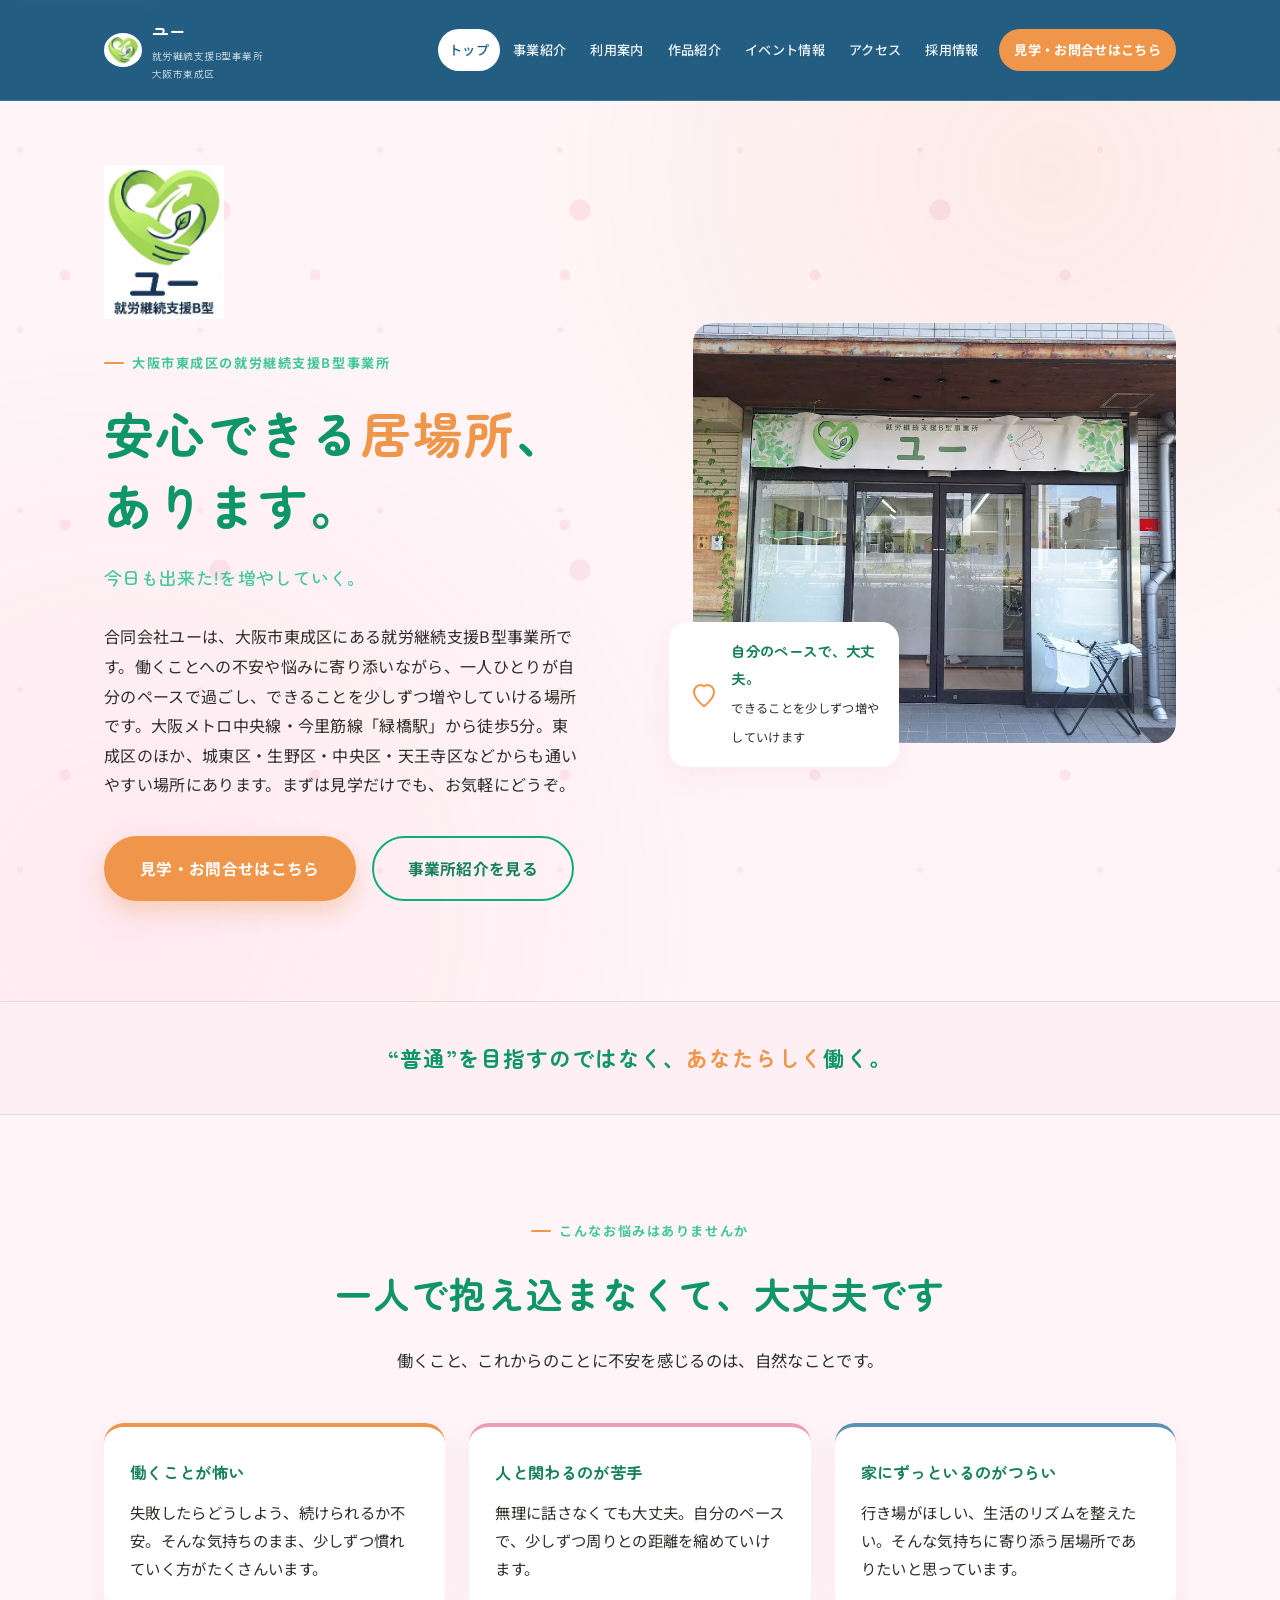
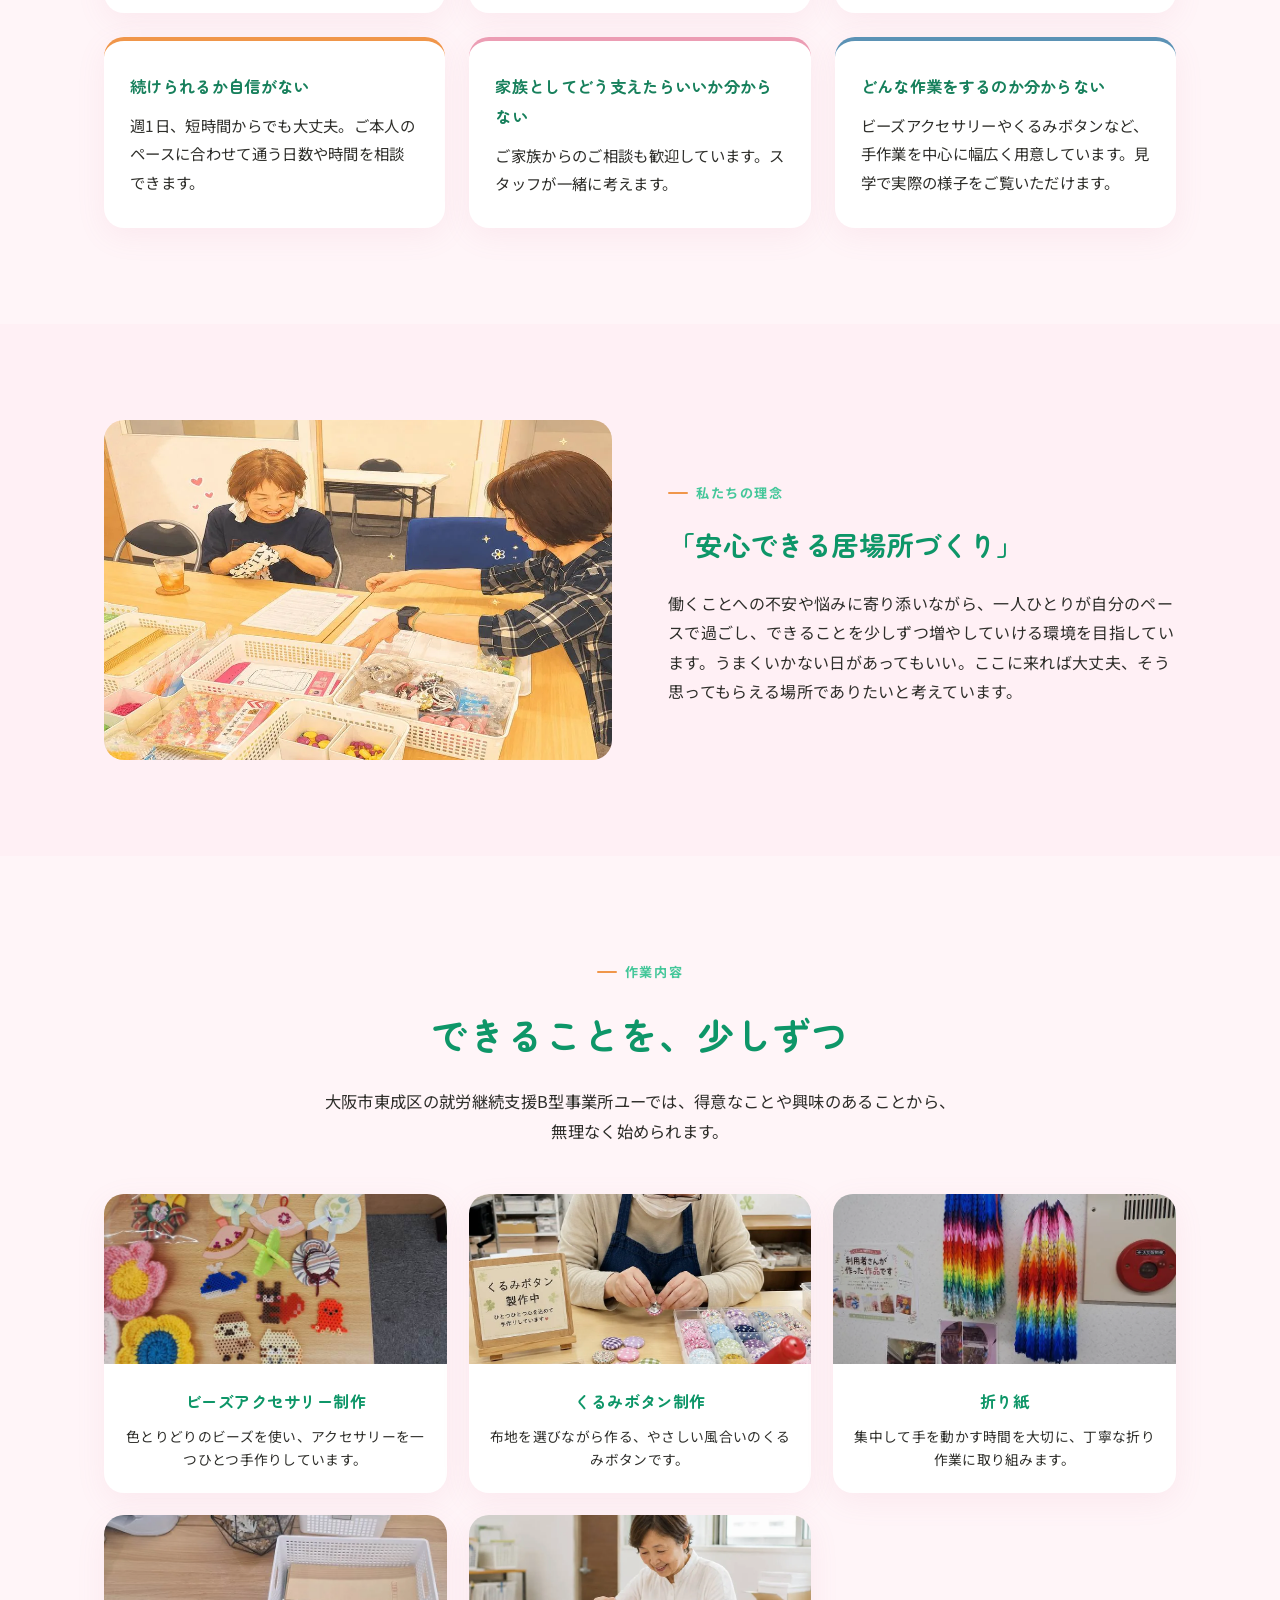
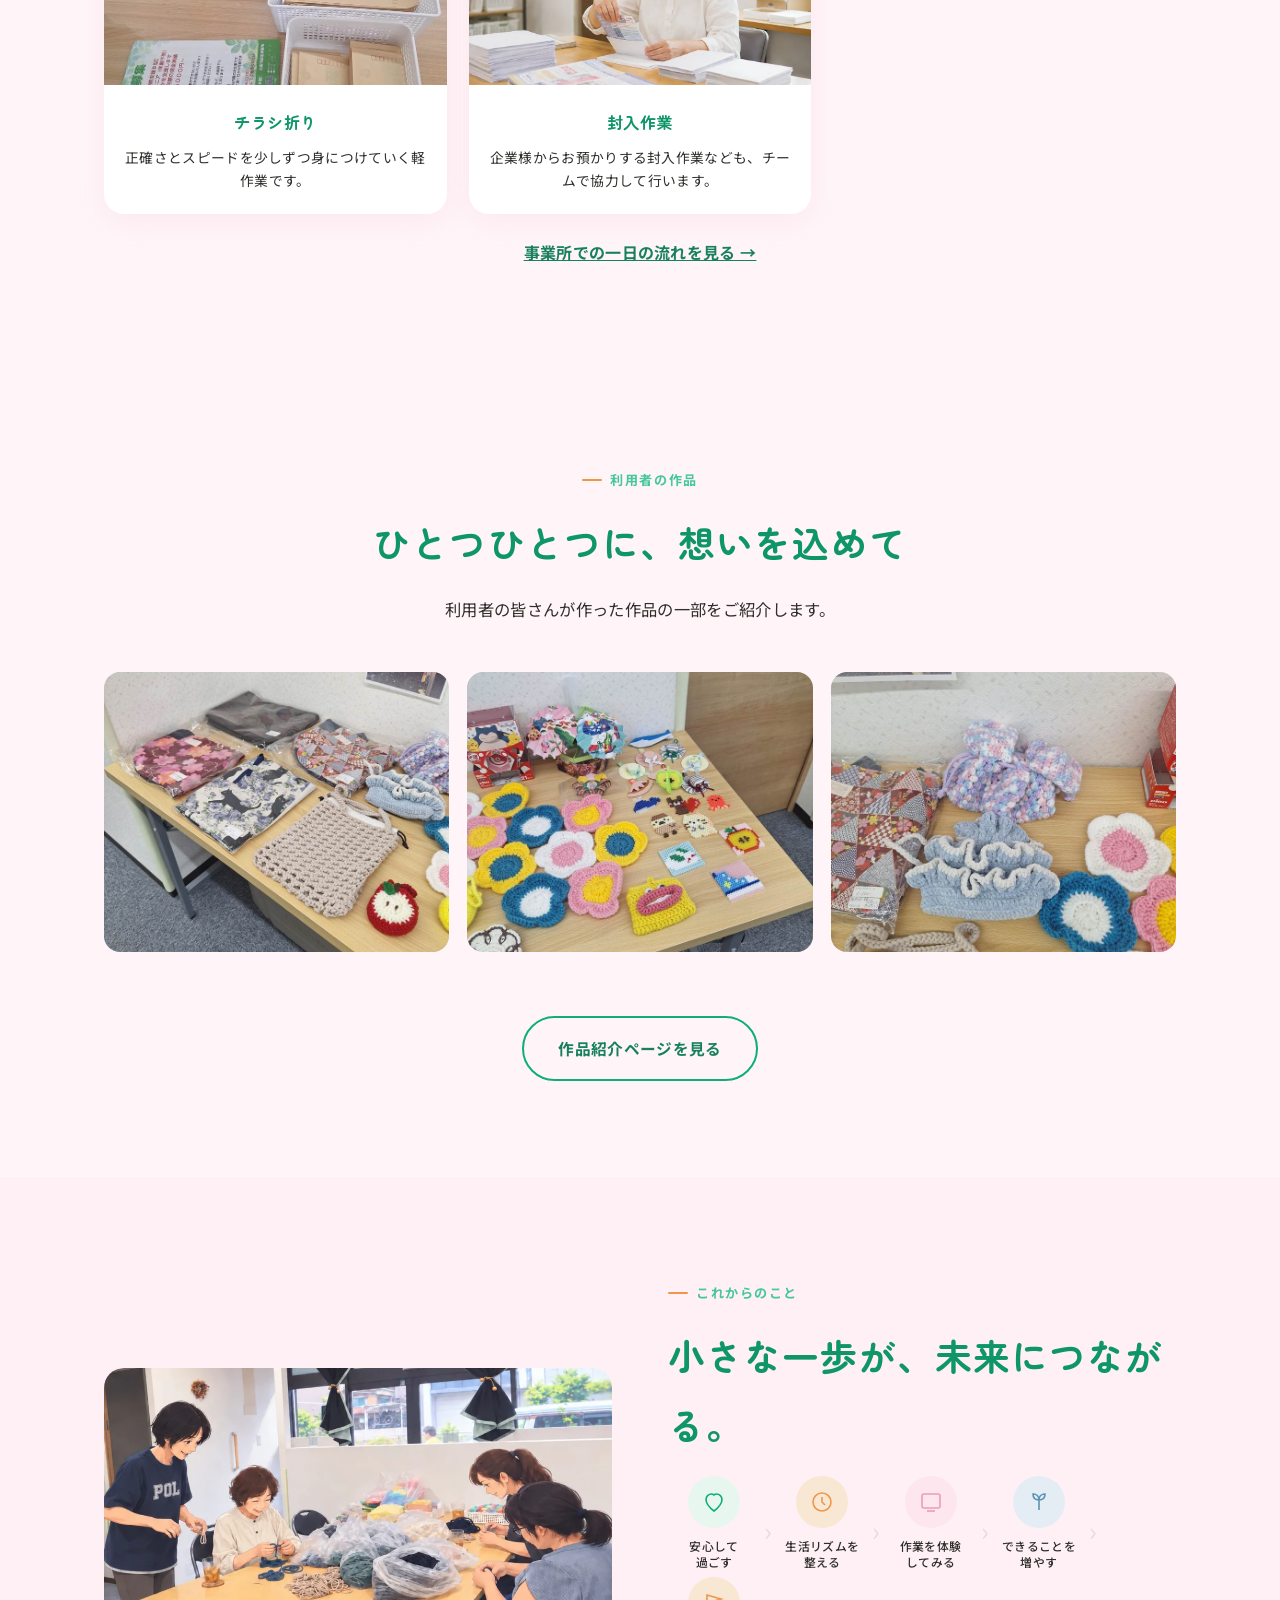
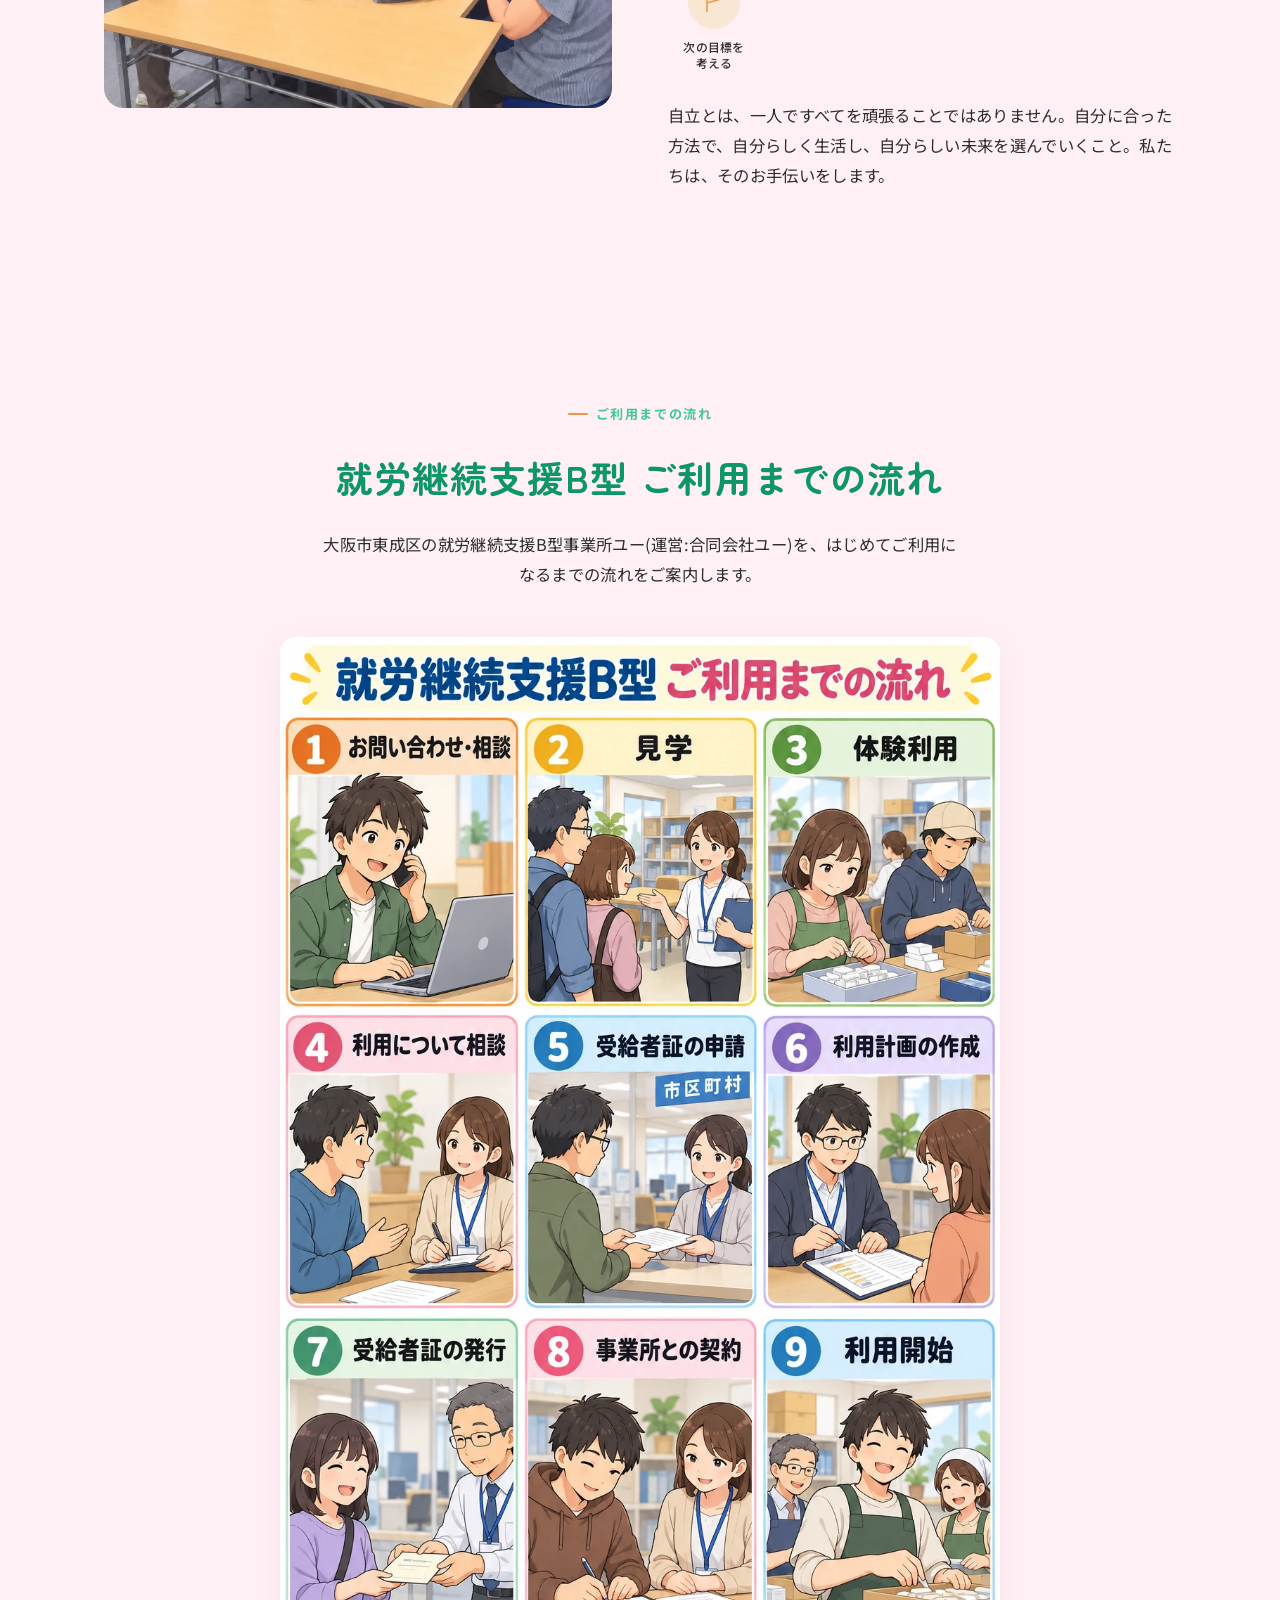
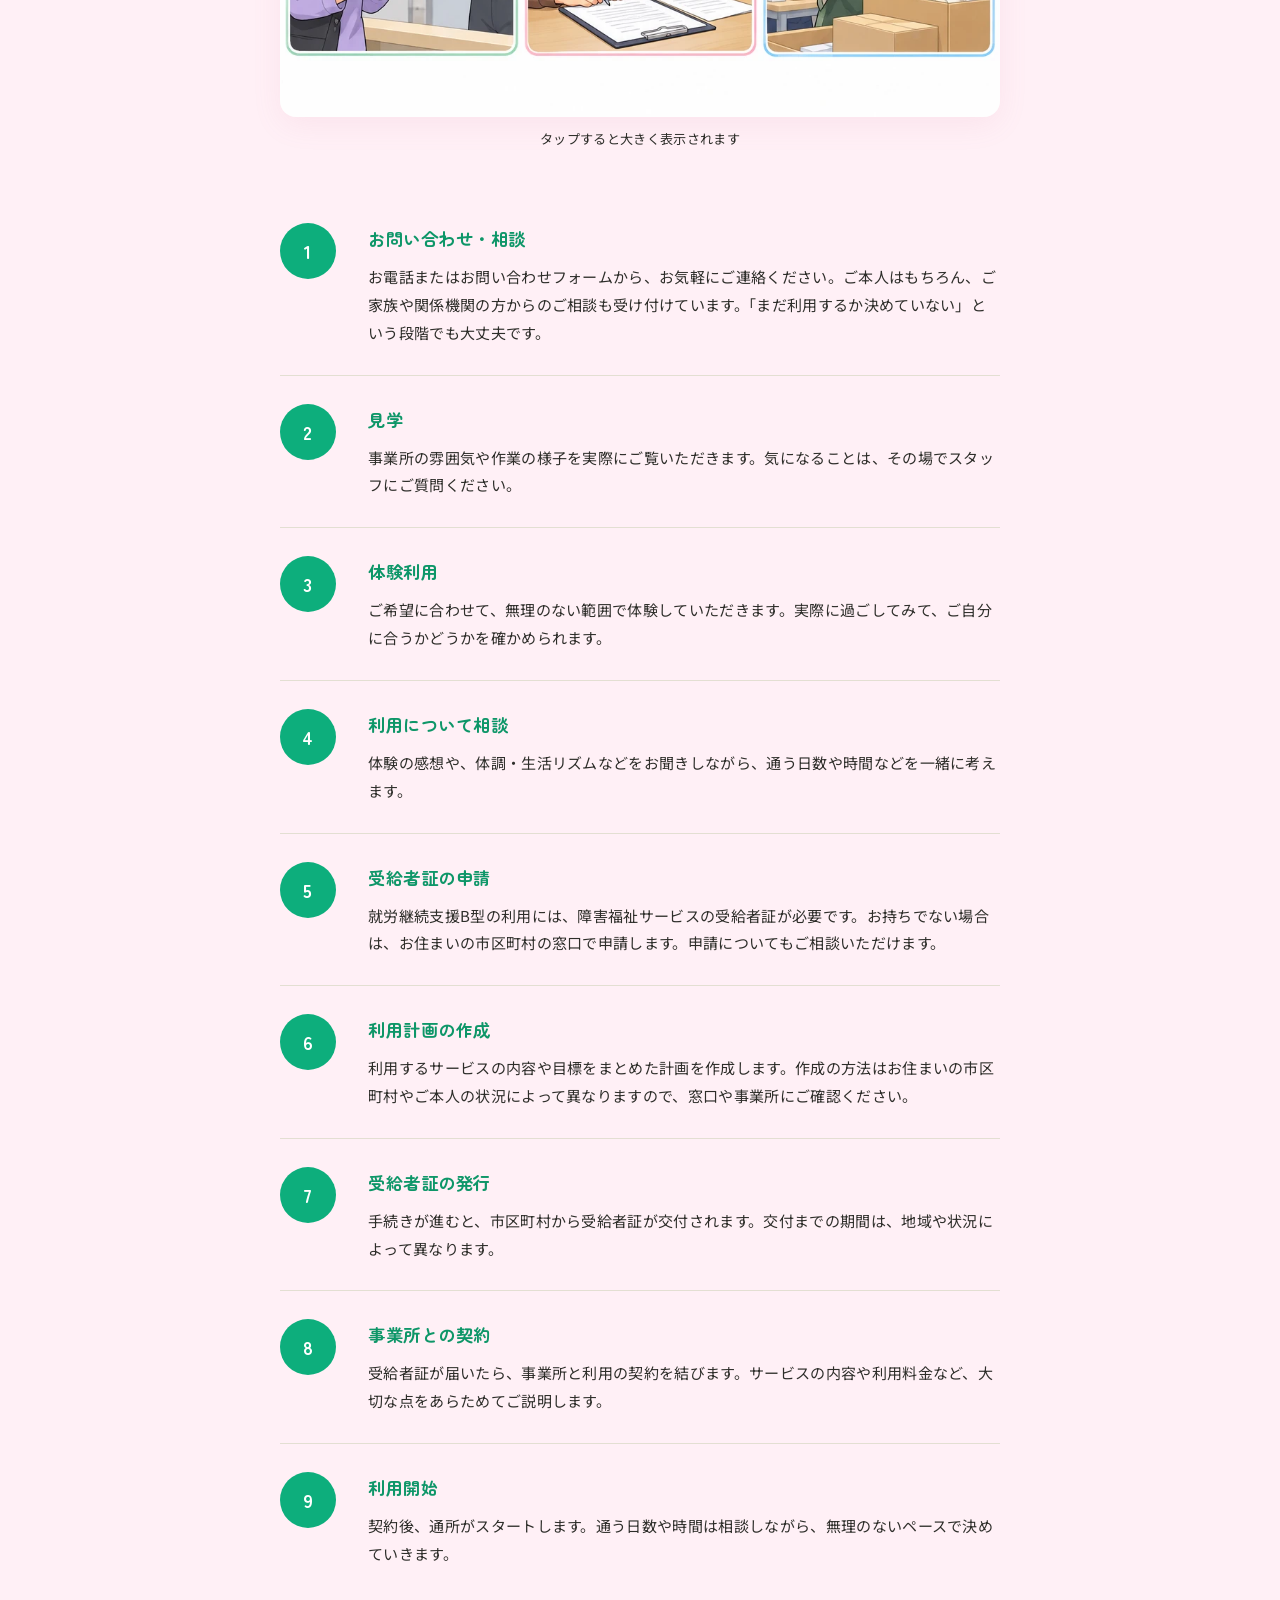
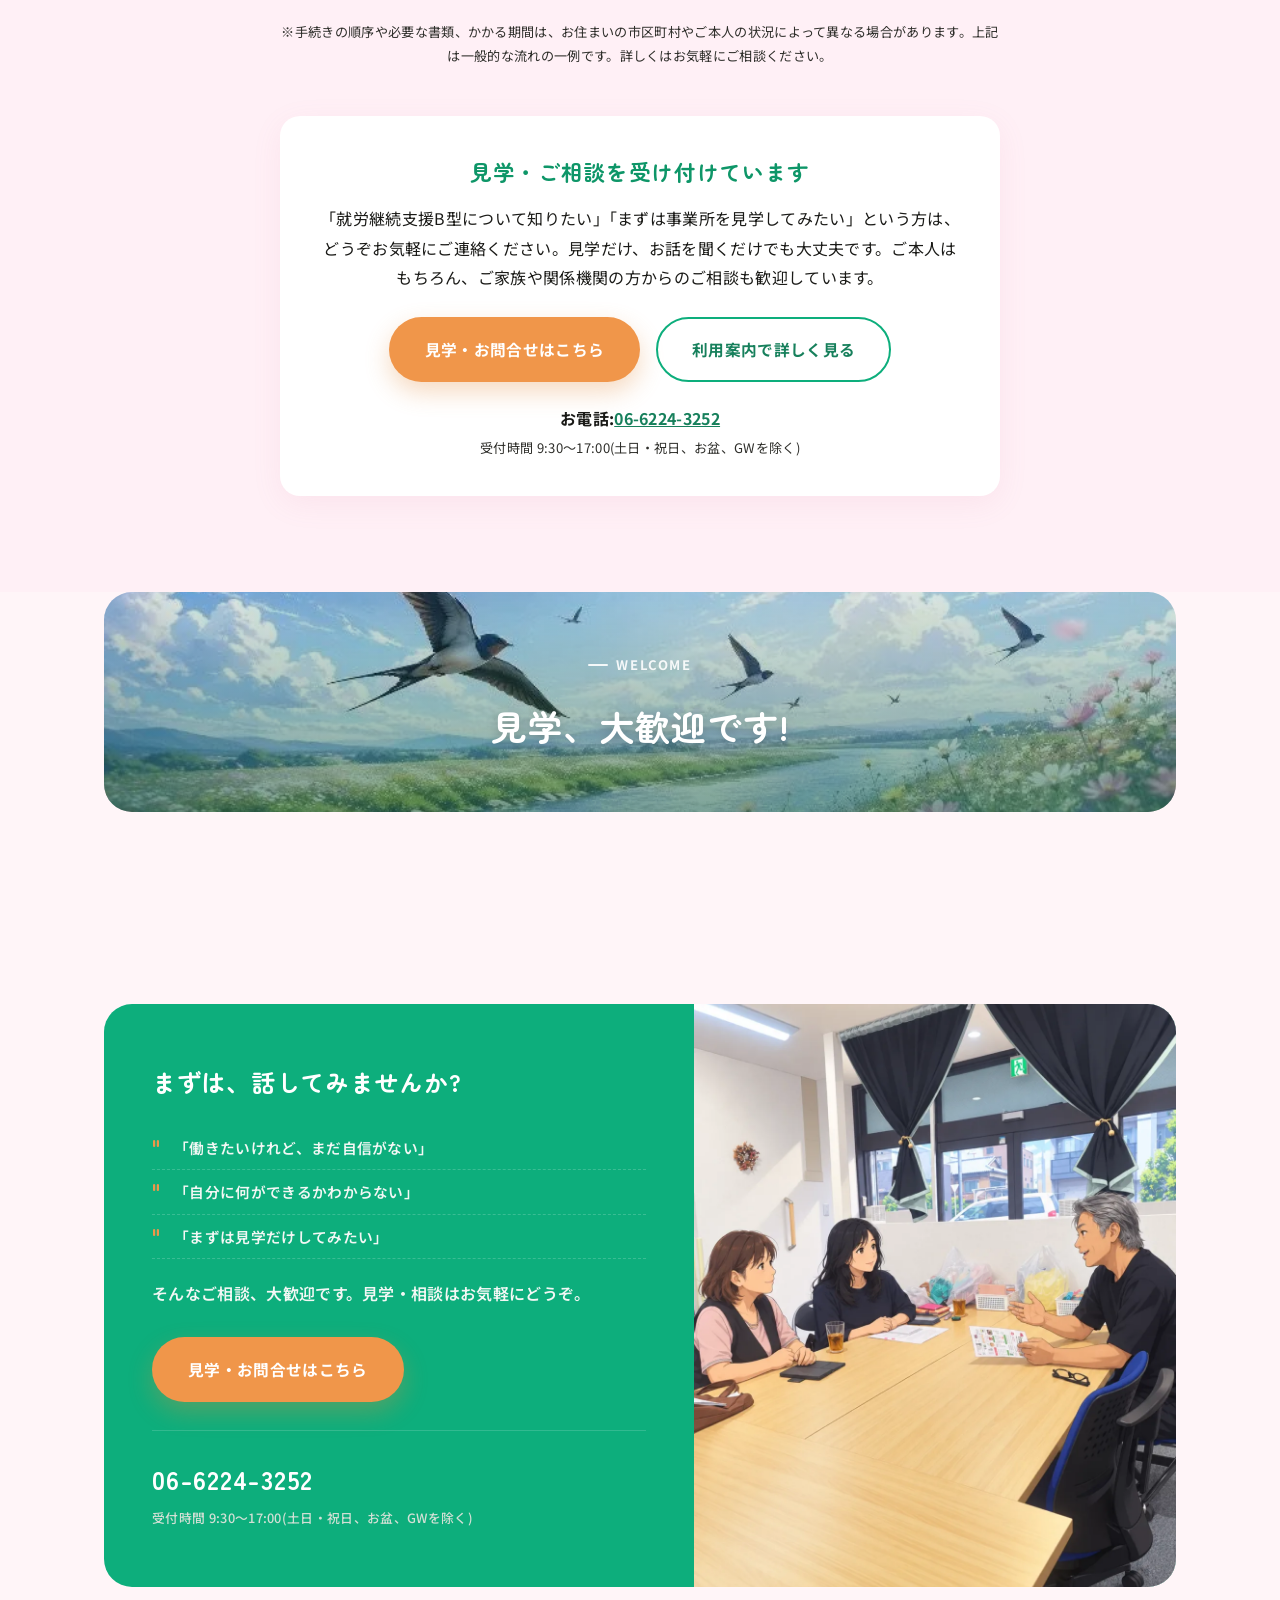
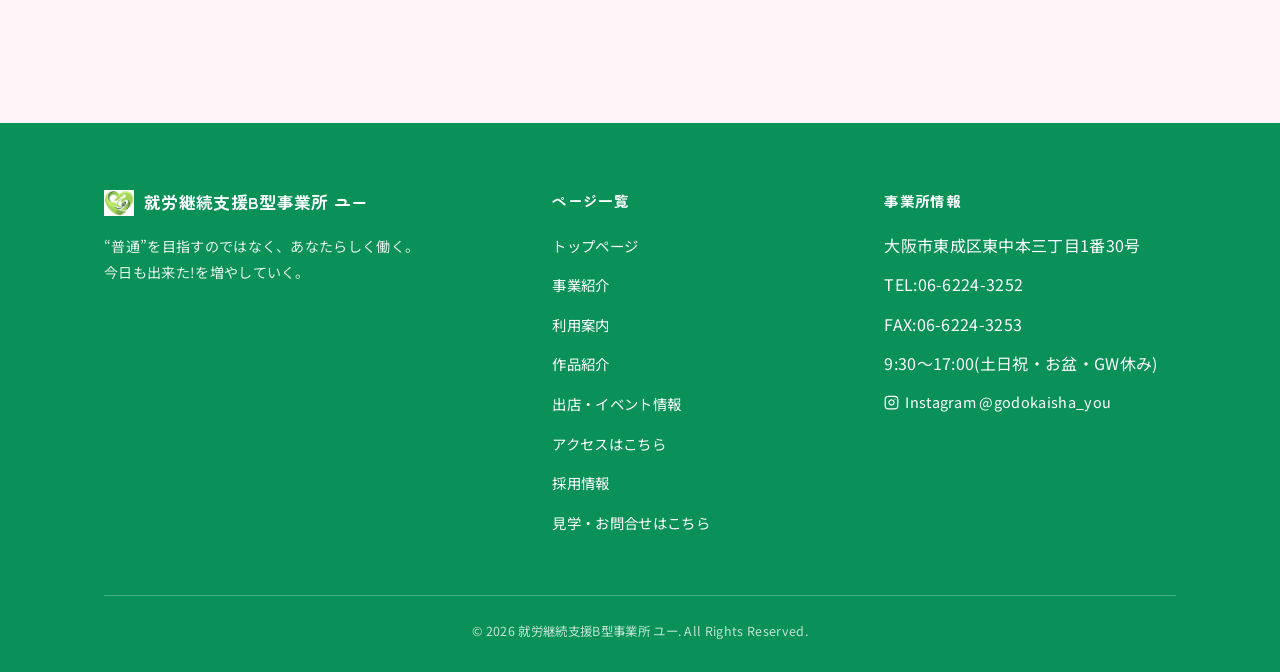
==== commit cefdbacd: "SEO改善と「就労継続支援B型 ご利用までの流れ」(9ステップ)の追加 - title/description/OGを「大阪市東成区・緑橋の就労継続支援B型事業所｜合同会社ユー」   に合わせて更新、" ====
--- a/index.html
+++ b/index.html
@@ -4,11 +4,11 @@
 <meta charset="UTF-8">
 <meta name="viewport" content="width=device-width, initial-scale=1.0">
 <meta name="google-site-verification" content="rFZG2aNH4kiIBqItoNgGKLIrsNjNtBCCKF0BeAU0JTE" />
-<title>就労継続支援B型事業所 ユー | 大阪市東成区・緑橋</title>
-<meta name="description" content="大阪市東成区・緑橋駅から徒歩5分にある就労継続支援B型事業所「ユー」。安心できる居場所で、自分のペースで働く一歩を。ビーズアクセサリー制作・くるみボタン制作など。見学随時受付中、まずはお気軽にご相談ください。">
+<title>大阪市東成区・緑橋の就労継続支援B型事業所｜合同会社ユー</title>
+<meta name="description" content="大阪市東成区・緑橋駅から徒歩5分の就労継続支援B型事業所「ユー」(運営:合同会社ユー)。ビーズアクセサリー制作・くるみボタン制作・封入作業など、自分のペースで取り組めます。見学・体験を随時受付中。ご利用までの流れもご案内しています。">
 <meta property="og:type" content="website">
-<meta property="og:title" content="就労継続支援B型事業所 ユー | 大阪市東成区">
-<meta property="og:description" content="安心できる居場所、あります。今日も出来た!を増やしていく。大阪市東成区の就労継続支援B型事業所「ユー」。">
+<meta property="og:title" content="大阪市東成区・緑橋の就労継続支援B型事業所｜合同会社ユー">
+<meta property="og:description" content="安心できる居場所、あります。大阪市東成区・緑橋の就労継続支援B型事業所「ユー」。見学・体験を随時受付中。">
 <meta property="og:url" content="https://bgata-you-home7days.netlify.app/">
 <link rel="canonical" href="https://bgata-you-home7days.netlify.app/">
 <meta property="og:image" content="https://bgata-you-home7days.netlify.app/ogp.jpg">
@@ -174,7 +174,7 @@
     <div class="container hero-grid">
       <div class="hero-copy">
         <img src="assets/img/hero-logo-you.webp" width="534" height="688" alt="就労継続支援B型事業所 ユー ロゴ" style="width:120px; height:auto; margin-bottom:24px;">
-        <p class="eyebrow">大阪市 就労継続支援B型事業所</p>
+        <p class="eyebrow">大阪市東成区の就労継続支援B型事業所</p>
         <h1>安心できる<span class="accent">居場所</span>、<br>あります。</h1>
         <p class="sub-copy">今日も出来た!を増やしていく。</p>
         <p class="desc">合同会社ユーは、大阪市東成区にある就労継続支援B型事業所です。働くことへの不安や悩みに寄り添いながら、一人ひとりが自分のペースで過ごし、できることを少しずつ増やしていける場所です。大阪メトロ中央線・今里筋線「緑橋駅」から徒歩5分。東成区のほか、城東区・生野区・中央区・天王寺区などからも通いやすい場所にあります。まずは見学だけでも、お気軽にどうぞ。</p>
@@ -302,26 +302,46 @@
     </div>
   </section>
 
-  <!-- ご利用までの流れ(簡易) -->
-  <section class="page-section section-beige">
+  <!-- ご利用までの流れ(9ステップ: 画像＋テキスト) -->
+  <section class="page-section section-beige" id="flow">
     <div class="container">
       <div class="section-head center">
         <p class="eyebrow" style="justify-content:center;">ご利用までの流れ</p>
-        <h2 class="section-title">まずはお気軽にお問い合わせください</h2>
-      </div>
-      <div class="step-flow">
-        <div class="step-box"><span class="step-no">01</span><h4>お問い合わせ</h4><p>まずはお気軽にご連絡ください。ご相談だけでも大丈夫です。</p></div>
-        <div class="step-arrow">›</div>
-        <div class="step-box"><span class="step-no">02</span><h4>見学</h4><p>事業所の雰囲気や作業内容を実際にご覧いただきます。</p></div>
-        <div class="step-arrow">›</div>
-        <div class="step-box"><span class="step-no">03</span><h4>体験利用</h4><p>ご希望に合わせて、無理のない範囲で体験していただきます。</p></div>
-        <div class="step-arrow">›</div>
-        <div class="step-box"><span class="step-no">04</span><h4>ご利用開始</h4><p>一人ひとりに合わせた計画を立て、あなたのペースでスタートします。</p></div>
-        <div class="step-arrow">›</div>
-        <div class="step-box"><span class="step-no">05</span><h4>ステップアップ</h4><p>できることを増やしながら、その先の目標に向かって一緒に進みます。</p></div>
-      </div>
-      <div class="center-text mt-64">
-        <a href="#page-guide" class="btn btn-outline" onclick="goTo('page-guide'); return false">利用案内ページで詳しく見る</a>
+        <h2 class="section-title">就労継続支援B型 ご利用までの流れ</h2>
+        <p class="section-lead">大阪市東成区の就労継続支援B型事業所ユー(運営:合同会社ユー)を、はじめてご利用になるまでの流れをご案内します。</p>
+      </div>
+
+      <figure style="max-width:720px; margin:0 auto 44px;">
+        <a href="assets/img/flow-9steps.webp" target="_blank" rel="noopener">
+          <img src="assets/img/flow-9steps.webp" width="1024" height="1536" loading="lazy"
+               alt="就労継続支援B型のご利用までの9つの流れ(お問い合わせ・相談、見学、体験利用、利用について相談、受給者証の申請、利用計画の作成、受給者証の発行、事業所との契約、利用開始)。詳しくは下の文章に記載しています。"
+               style="width:100%; height:auto; border-radius:16px; box-shadow:var(--shadow);">
+        </a>
+        <figcaption class="form-note center-text" style="margin-top:10px;">タップすると大きく表示されます</figcaption>
+      </figure>
+
+      <div class="flow-list" style="max-width:720px; margin:0 auto;">
+        <div class="flow-item"><div class="flow-num">1</div><div><h4>お問い合わせ・相談</h4><p>お電話またはお問い合わせフォームから、お気軽にご連絡ください。ご本人はもちろん、ご家族や関係機関の方からのご相談も受け付けています。「まだ利用するか決めていない」という段階でも大丈夫です。</p></div></div>
+        <div class="flow-item"><div class="flow-num">2</div><div><h4>見学</h4><p>事業所の雰囲気や作業の様子を実際にご覧いただきます。気になることは、その場でスタッフにご質問ください。</p></div></div>
+        <div class="flow-item"><div class="flow-num">3</div><div><h4>体験利用</h4><p>ご希望に合わせて、無理のない範囲で体験していただきます。実際に過ごしてみて、ご自分に合うかどうかを確かめられます。</p></div></div>
+        <div class="flow-item"><div class="flow-num">4</div><div><h4>利用について相談</h4><p>体験の感想や、体調・生活リズムなどをお聞きしながら、通う日数や時間などを一緒に考えます。</p></div></div>
+        <div class="flow-item"><div class="flow-num">5</div><div><h4>受給者証の申請</h4><p>就労継続支援B型の利用には、障害福祉サービスの受給者証が必要です。お持ちでない場合は、お住まいの市区町村の窓口で申請します。申請についてもご相談いただけます。</p></div></div>
+        <div class="flow-item"><div class="flow-num">6</div><div><h4>利用計画の作成</h4><p>利用するサービスの内容や目標をまとめた計画を作成します。作成の方法はお住まいの市区町村やご本人の状況によって異なりますので、窓口や事業所にご確認ください。</p></div></div>
+        <div class="flow-item"><div class="flow-num">7</div><div><h4>受給者証の発行</h4><p>手続きが進むと、市区町村から受給者証が交付されます。交付までの期間は、地域や状況によって異なります。</p></div></div>
+        <div class="flow-item"><div class="flow-num">8</div><div><h4>事業所との契約</h4><p>受給者証が届いたら、事業所と利用の契約を結びます。サービスの内容や利用料金など、大切な点をあらためてご説明します。</p></div></div>
+        <div class="flow-item"><div class="flow-num">9</div><div><h4>利用開始</h4><p>契約後、通所がスタートします。通う日数や時間は相談しながら、無理のないペースで決めていきます。</p></div></div>
+      </div>
+      <p class="form-note center-text" style="max-width:720px; margin:24px auto 0;">※手続きの順序や必要な書類、かかる期間は、お住まいの市区町村やご本人の状況によって異なる場合があります。上記は一般的な流れの一例です。詳しくはお気軽にご相談ください。</p>
+
+      <div class="contact-card" style="max-width:720px; margin:48px auto 0; text-align:center;">
+        <h3 style="font-size:1.35rem; margin-bottom:12px;">見学・ご相談を受け付けています</h3>
+        <p>「就労継続支援B型について知りたい」「まずは事業所を見学してみたい」という方は、どうぞお気軽にご連絡ください。見学だけ、お話を聞くだけでも大丈夫です。ご本人はもちろん、ご家族や関係機関の方からのご相談も歓迎しています。</p>
+        <div class="btn-row" style="justify-content:center; margin-top:24px;">
+          <a href="#page-contact" class="btn btn-primary" onclick="goTo('page-contact'); return false">見学・お問合せはこちら</a>
+          <a href="#page-guide" class="btn btn-outline" onclick="goTo('page-guide'); return false">利用案内で詳しく見る</a>
+        </div>
+        <p style="margin-top:22px; font-weight:700;">お電話:<a href="tel:0662243252" style="color:var(--green-deep2); text-decoration:underline;">06-6224-3252</a></p>
+        <p class="form-note" style="margin-top:2px;">受付時間 9:30〜17:00(土日・祝日、お盆、GWを除く)</p>
       </div>
     </div>
   </section>
--- a/assets/css/style.css
+++ b/assets/css/style.css
@@ -16,8 +16,8 @@
   --blue:#5B92B5;
   --blue-soft:#E3EDF3;
   --header-bg:#235E82;
-  --text:#2B2B26;
-  --text-soft:#5A5A50;
+  --text:#1A1A17;
+  --text-soft:#2E2E2A;
   --white:#FFFFFF;
   --line:#E3DFD2;
   --shadow: 0 8px 30px rgba(214,110,145,0.09);
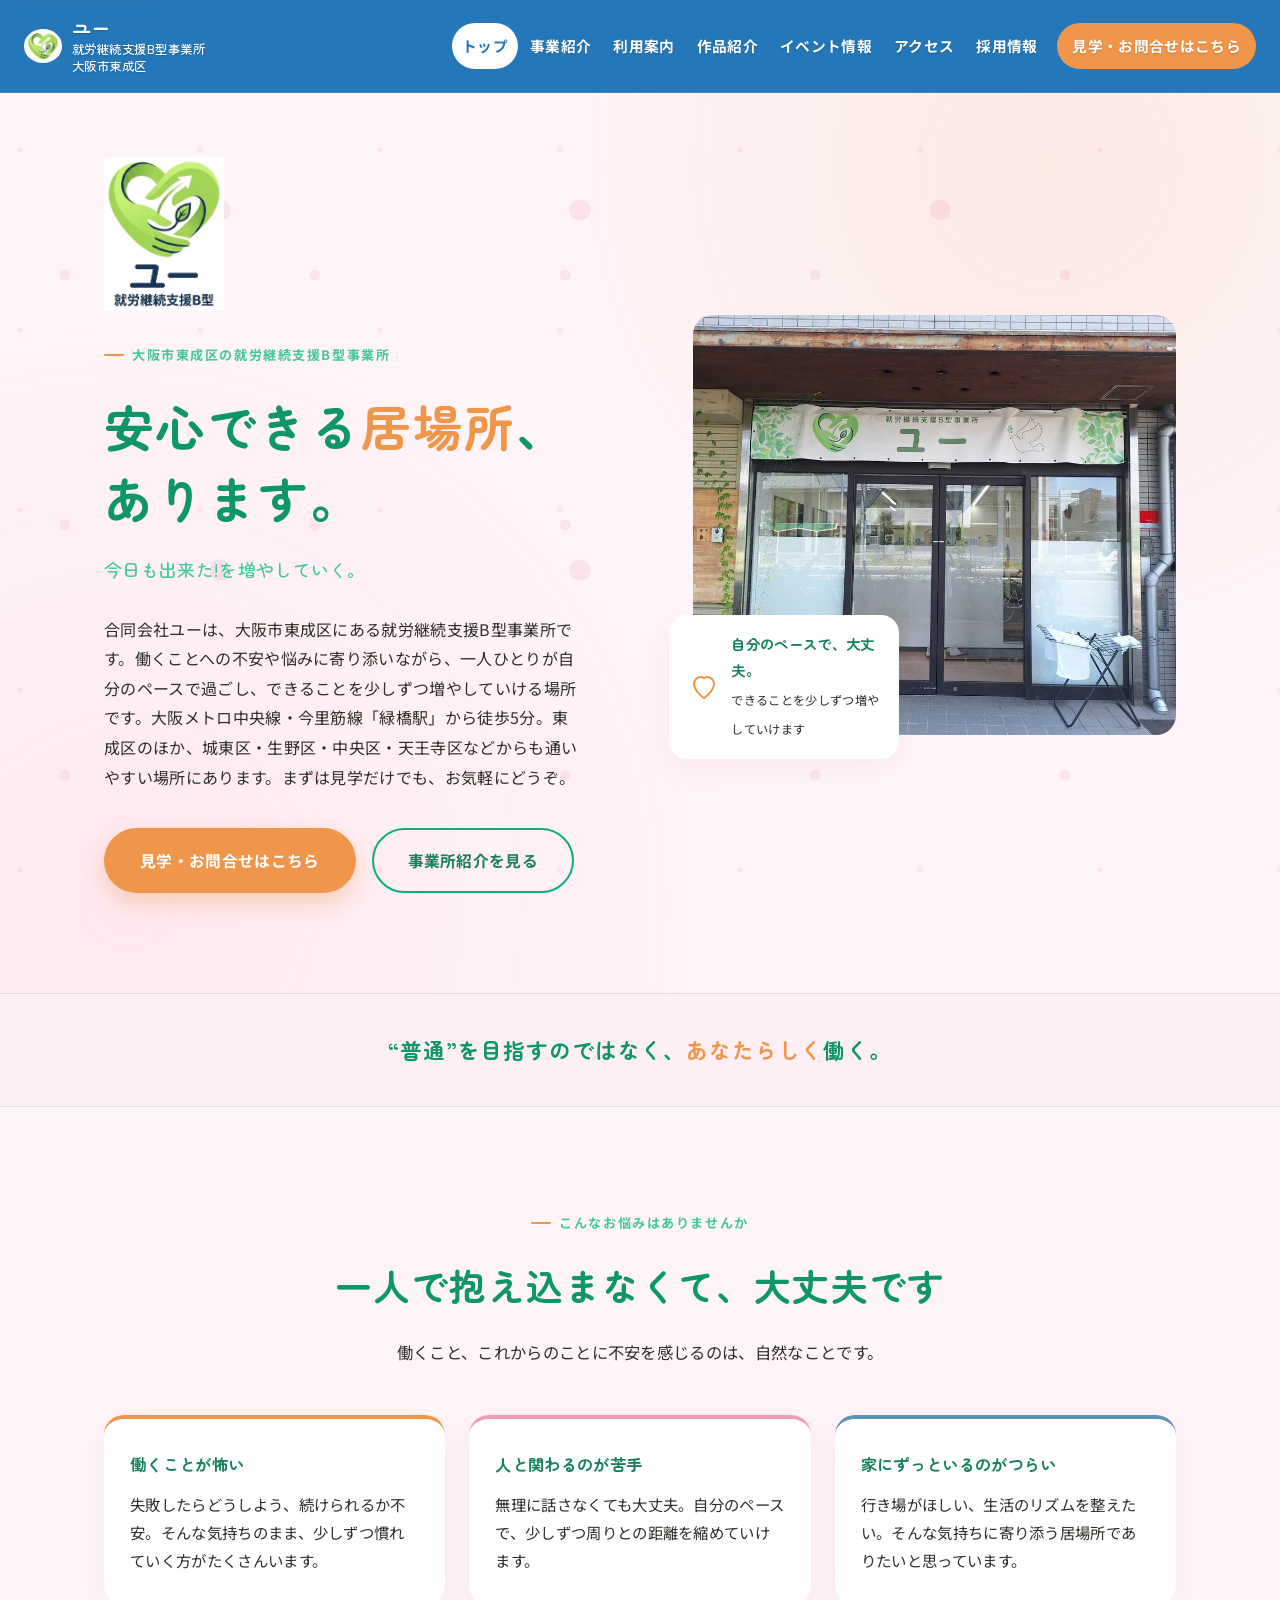
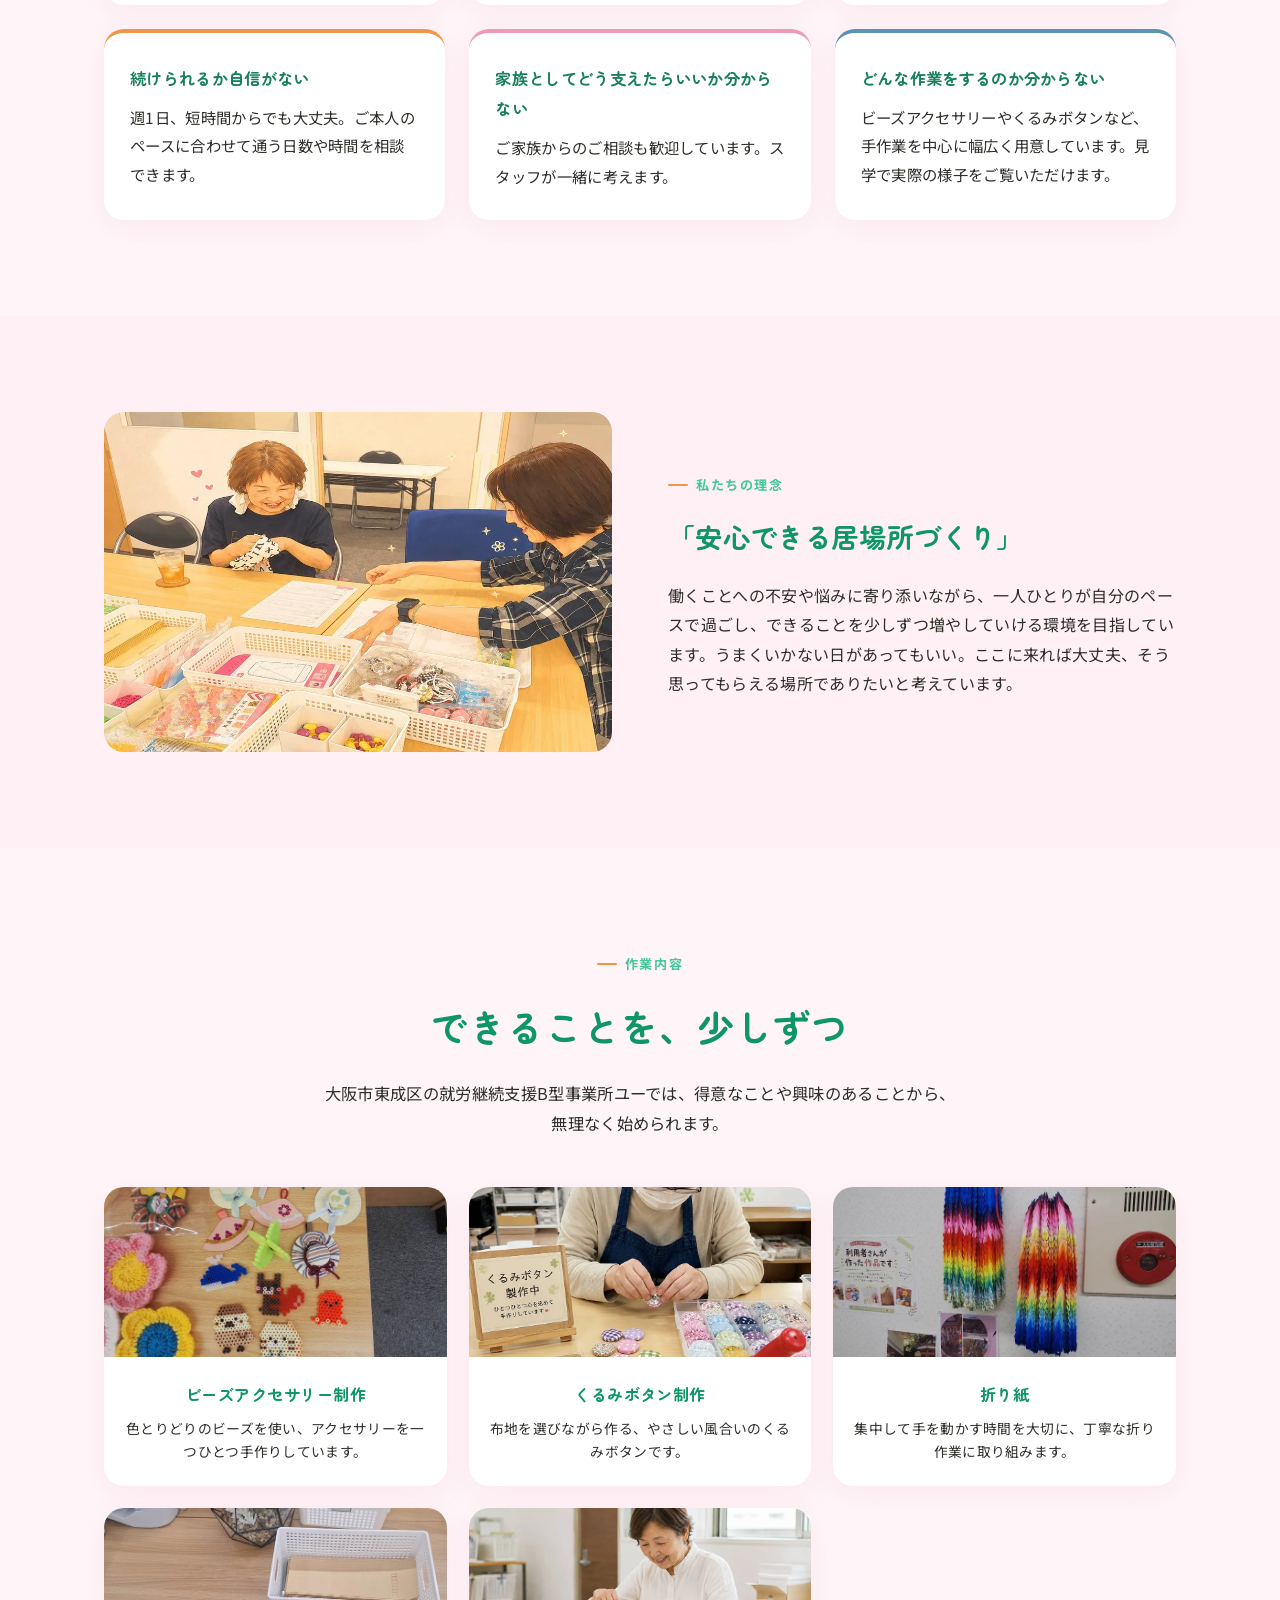
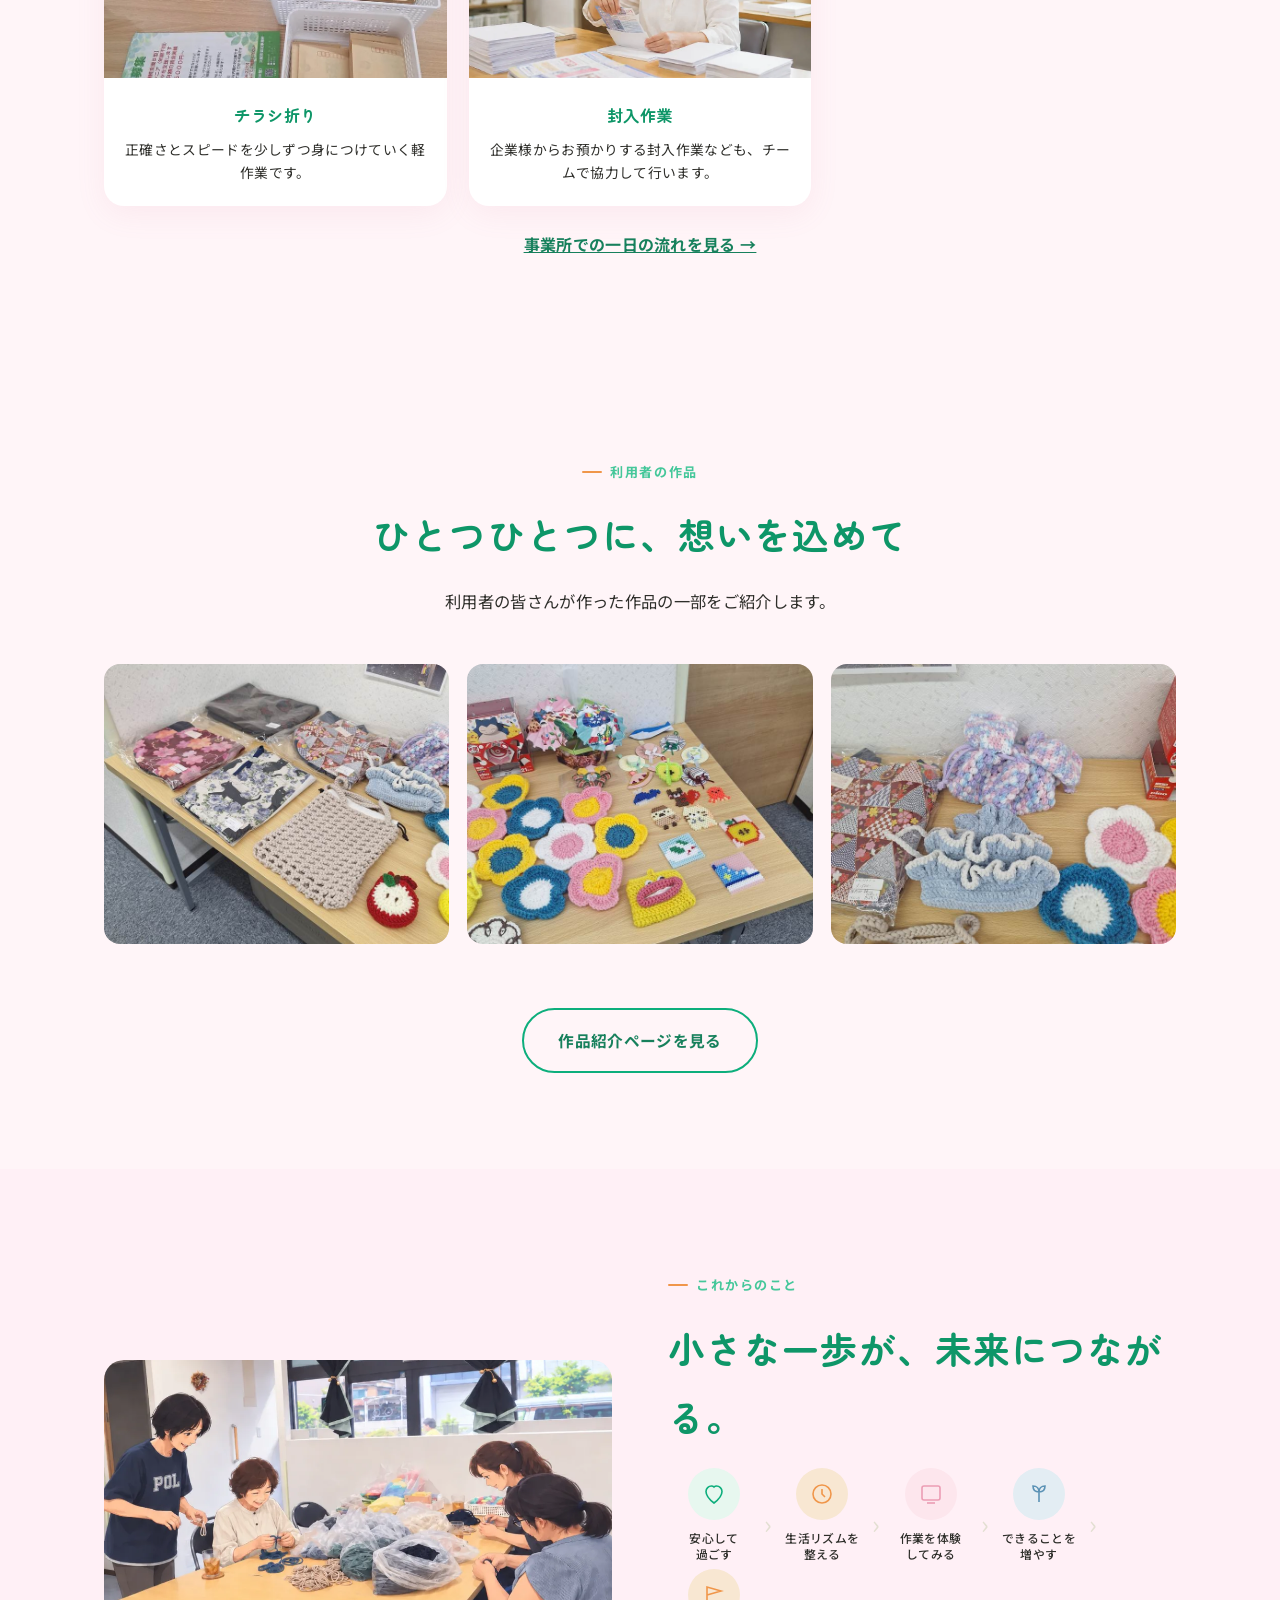
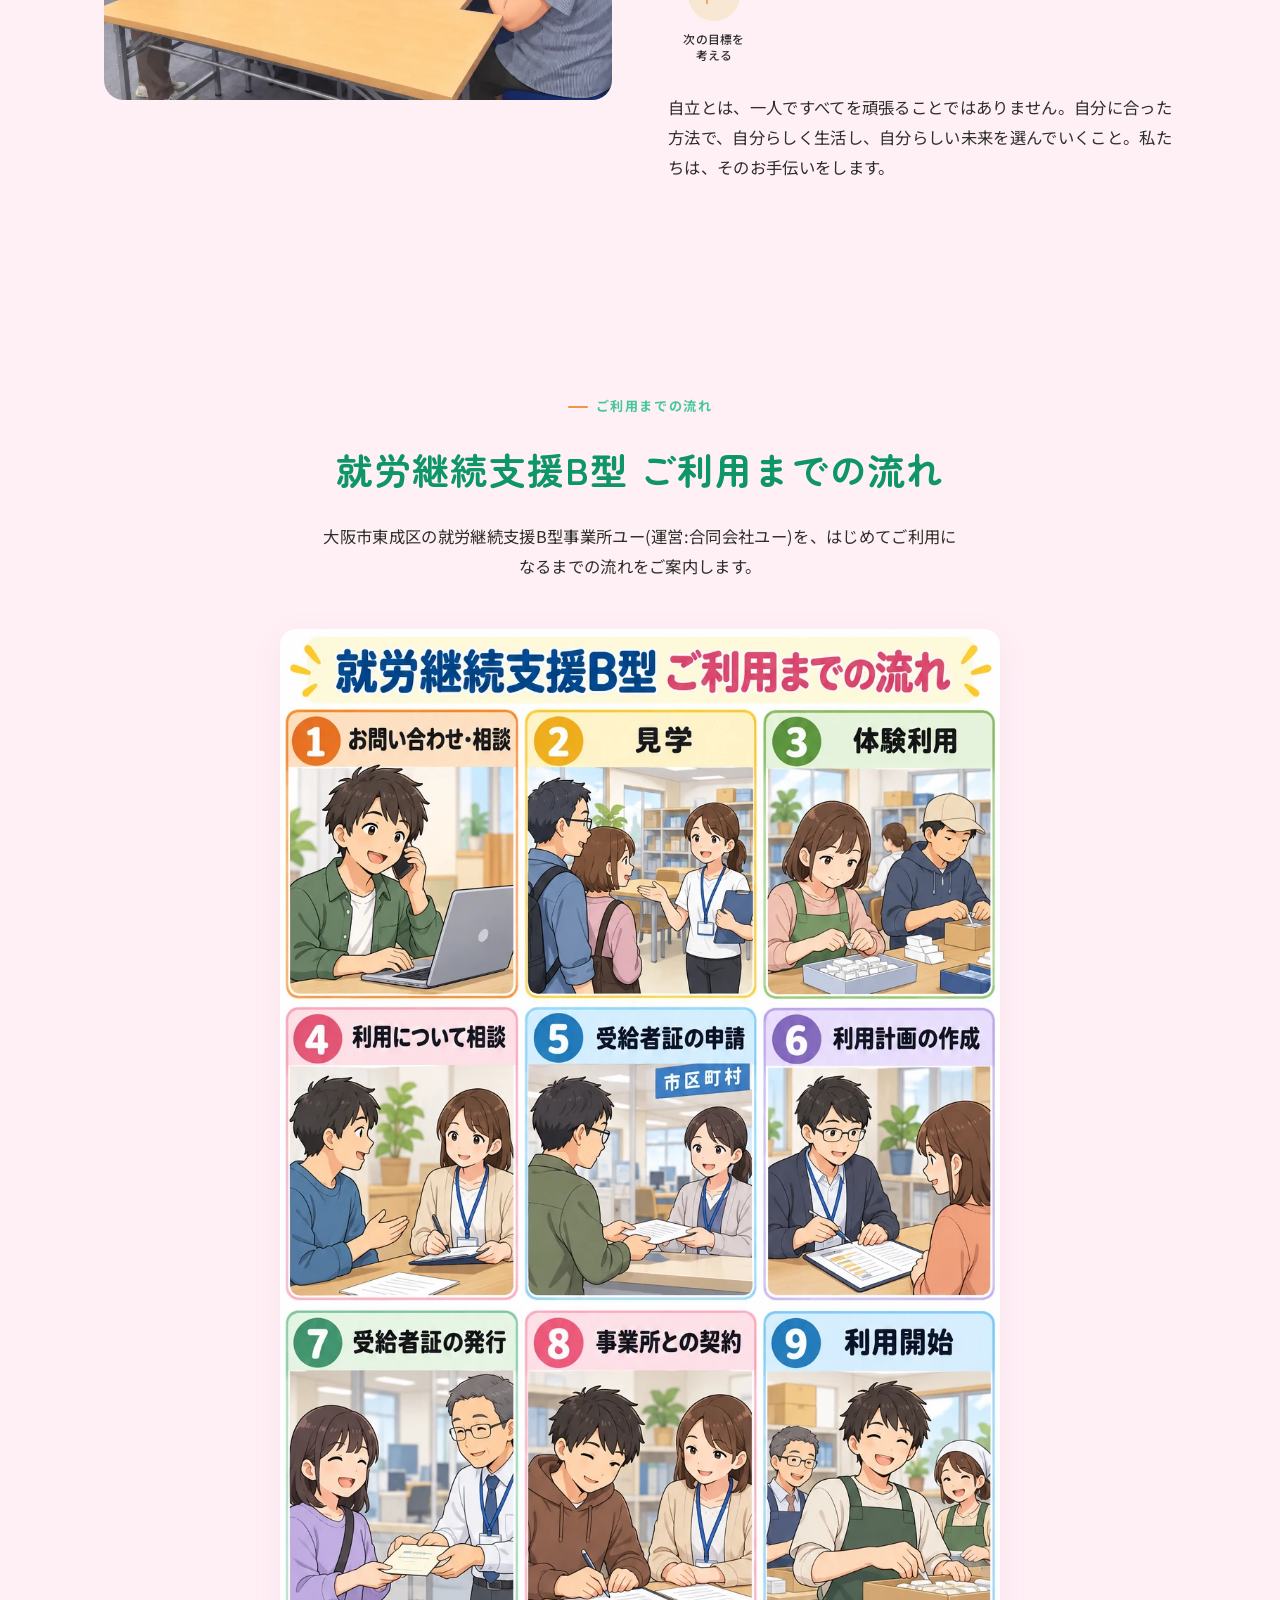
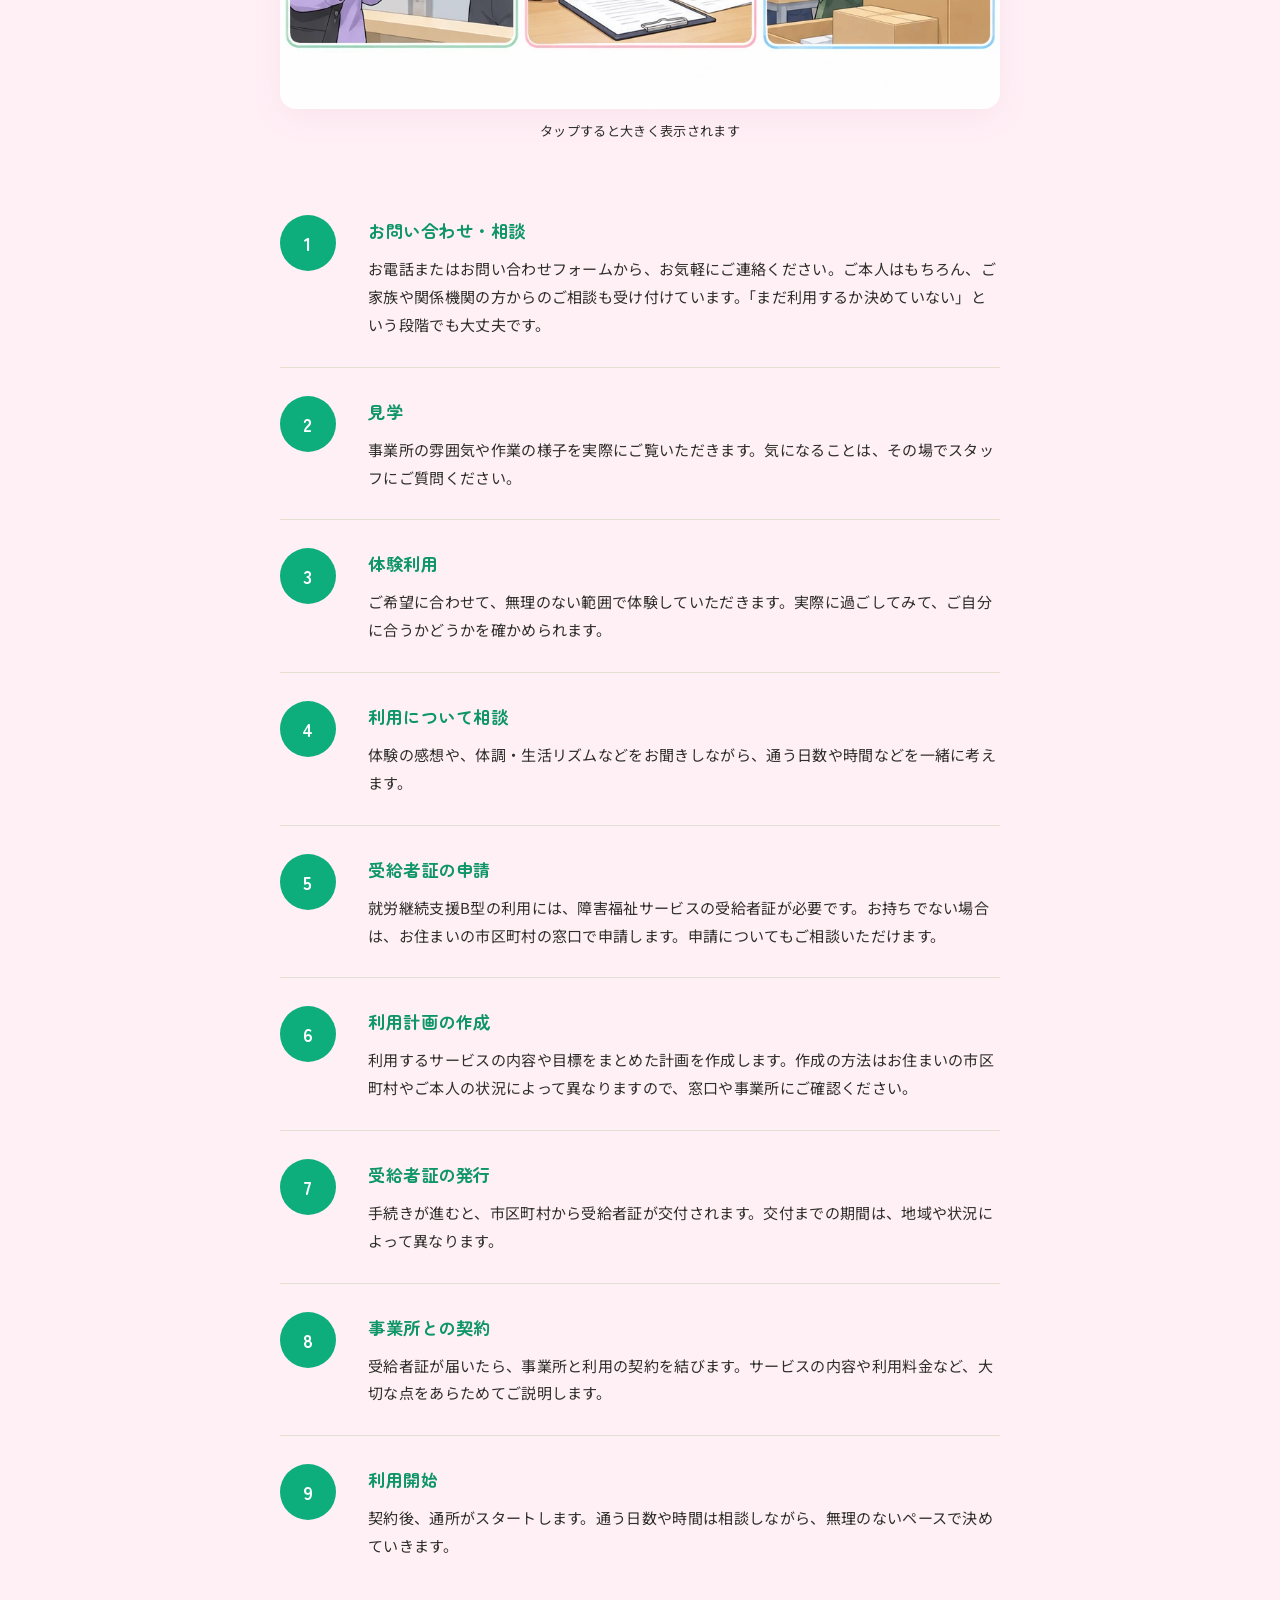
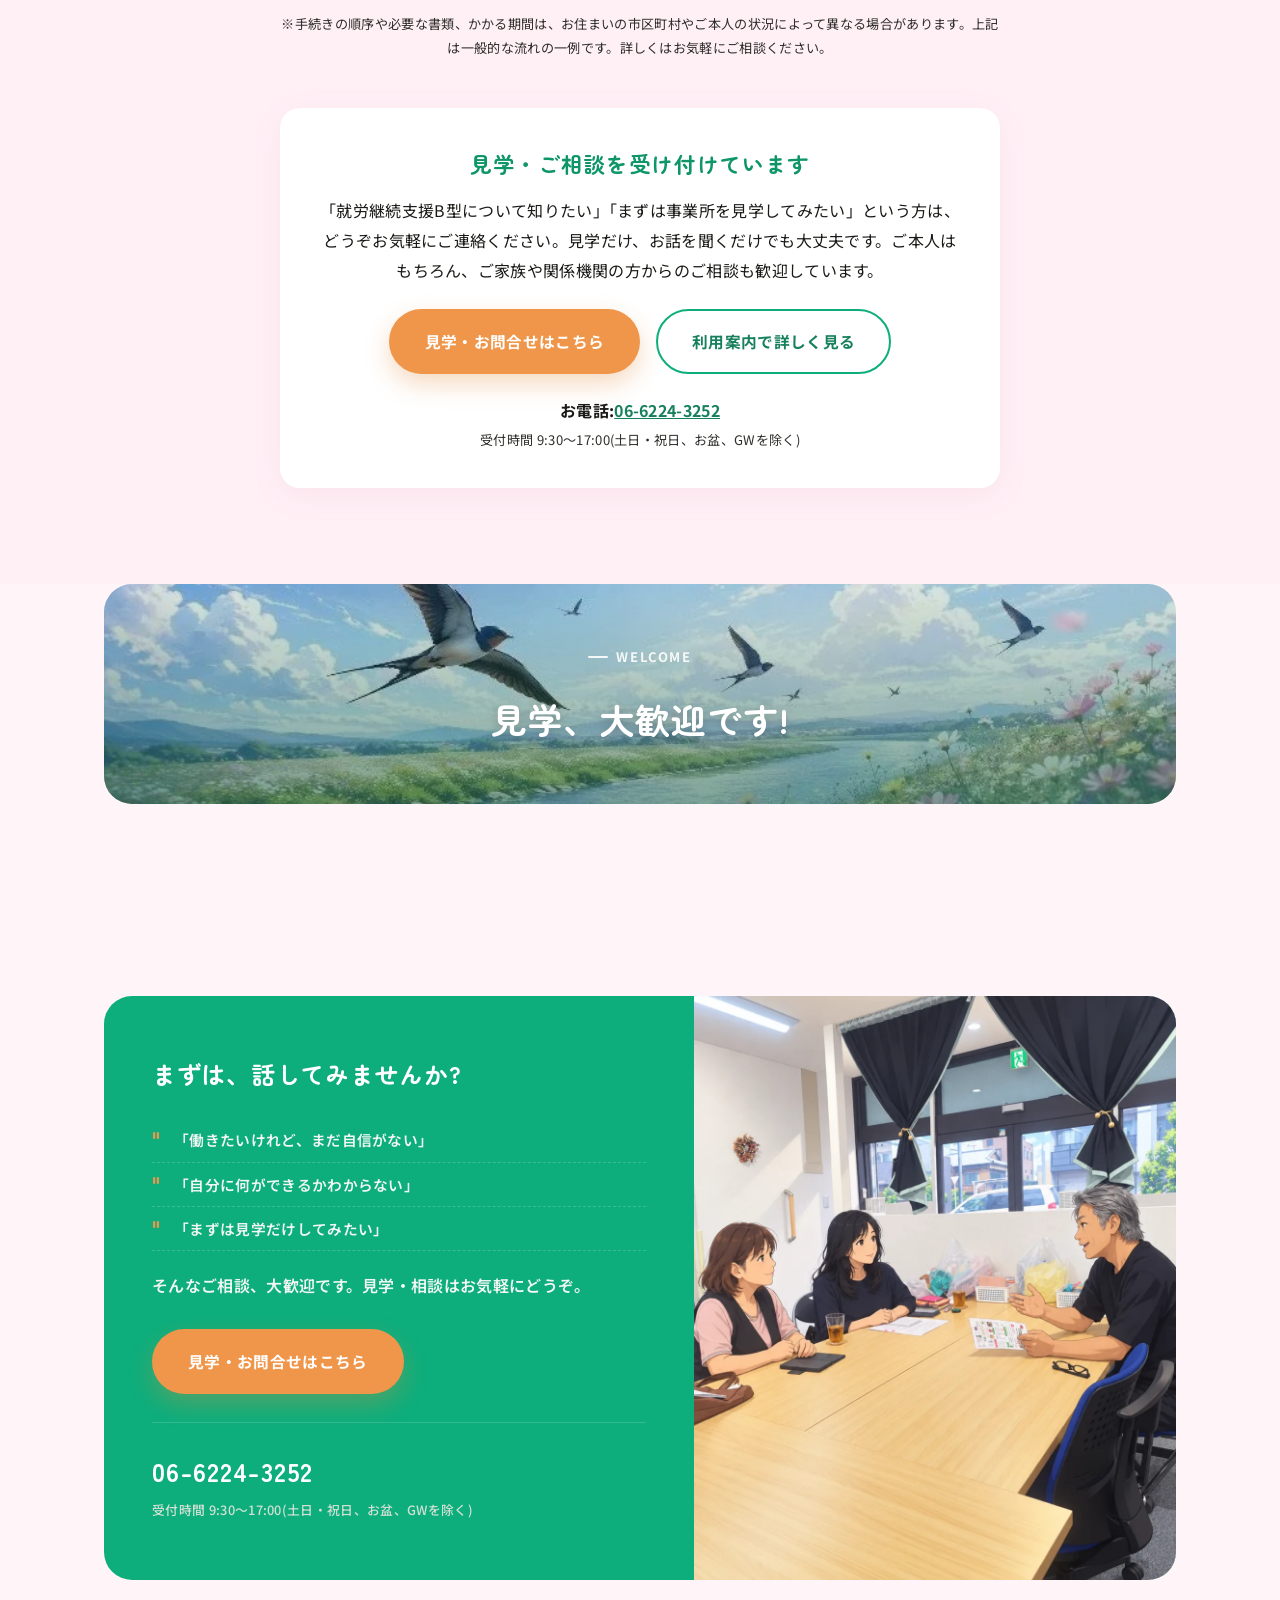
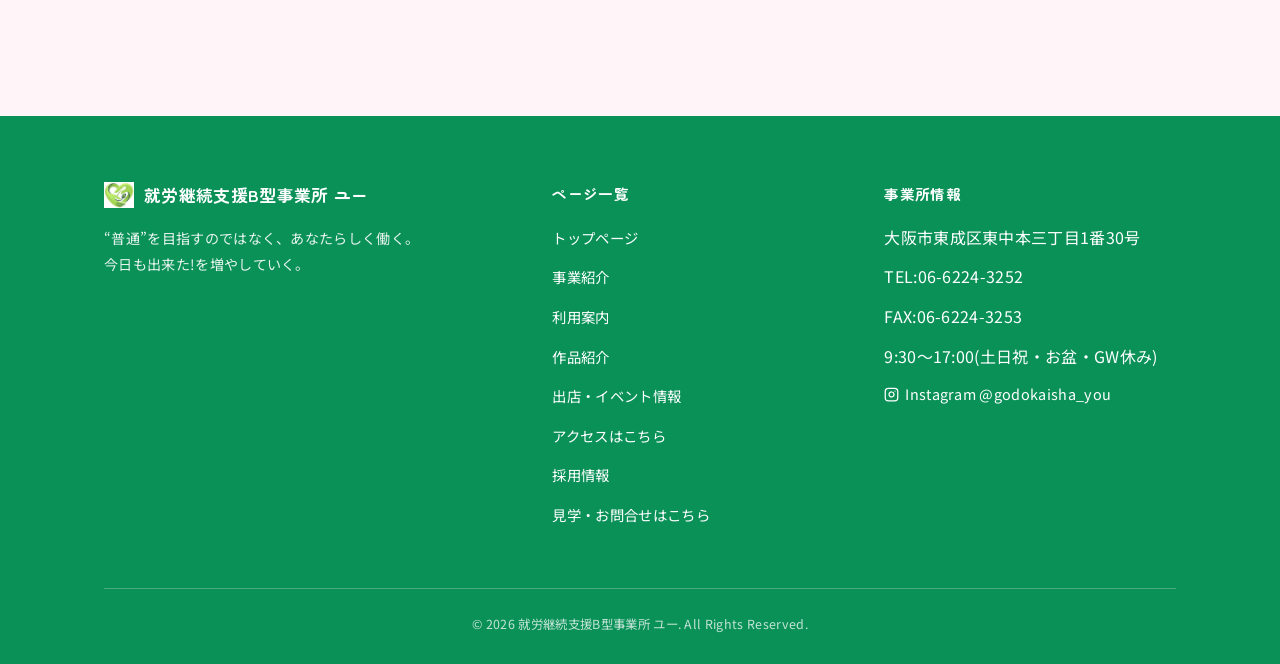
==== commit e31890f2: "「ユー」についての写真を新しい展示コーナーの写真に差し替え Co-Authored-By: Claude Sonnet 5.5 <noreply@anthropic.com>" ====
--- a/index.html
+++ b/index.html
@@ -409,7 +409,7 @@
         <p class="section-lead">「ユー」は、大阪市東成区にある就労継続支援B型事業所です。“普通”を目指すのではなく、あなたらしく働くことを大切に、働くことに不安を感じる方が、自分のペースで少しずつ社会とのつながりを持てるようにサポートしています。ビーズやくるみボタンなどの手芸を中心とした軽作業を通じて、できることを一緒に見つけていきます。</p>
       </div>
       <div class="photo tall photo-real">
-        <img src="assets/img/product-display-corner.webp" width="1000" height="750" loading="lazy" alt="利用者が作った作品の展示コーナー">
+        <img src="assets/img/product-display-corner-v2.webp" width="1000" height="750" loading="lazy" alt="利用者が作った作品の展示コーナー">
       </div>
     </div>
   </section>
--- a/assets/css/style.css
+++ b/assets/css/style.css
@@ -15,7 +15,7 @@
   --pink-soft:#FDE6ED;
   --blue:#5B92B5;
   --blue-soft:#E3EDF3;
-  --header-bg:#235E82;
+  --header-bg:#2477B8;
   --text:#1A1A17;
   --text-soft:#2E2E2A;
   --white:#FFFFFF;
@@ -73,27 +73,29 @@
 }
 .header-inner{
   display:flex; align-items:center; justify-content:space-between; gap:12px;
-  padding:16px 24px; max-width:1120px; margin:0 auto;
+  padding:16px 24px; max-width:1280px; margin:0 auto;
 }
 .logo{
   display:flex; align-items:center; gap:10px; flex-shrink:0; white-space:nowrap;
-  font-family:var(--serif-jp); font-weight:700; font-size:1.05rem; color:#fff;
+  font-family:var(--serif-jp); font-weight:700; font-size:1.2rem; line-height:1.3; color:#fff;
+  text-shadow:0 1px 2px rgba(0,0,0,0.2);
 }
 .logo .leaf{width:30px; height:30px; flex-shrink:0;}
 .logo .leaf-img{width:38px; height:auto; flex-shrink:0; background:#fff; border-radius:50%; padding:3px;}
-.logo .sub{display:block; font-size:0.62rem; font-weight:400; color:rgba(255,255,255,0.82); letter-spacing:0.05em; white-space:nowrap;}
+.logo .sub{display:block; font-size:0.78rem; font-weight:500; color:#fff; letter-spacing:0.04em; line-height:1.4; white-space:nowrap;}
 nav.main-nav{
   display:flex; align-items:center; justify-content:flex-start; flex-wrap:nowrap; gap:2px;
   min-width:0; overflow-x:auto; overflow-y:hidden; scrollbar-width:none; -ms-overflow-style:none;
 }
 nav.main-nav::-webkit-scrollbar{display:none;}
 nav.main-nav a{
-  padding:9px 11px; font-size:0.82rem; font-weight:500; color:rgba(255,255,255,0.92);
+  padding:9px 10px; font-size:0.92rem; font-weight:700; color:#fff;
+  text-shadow:0 1px 2px rgba(0,0,0,0.18);
   border-radius:999px; transition:background .2s, color .2s;
   position:relative; white-space:nowrap; flex-shrink:0;
 }
 nav.main-nav a:hover{background:rgba(255,255,255,0.16); color:#fff;}
-nav.main-nav a.active{background:#fff; color:var(--header-bg);}
+nav.main-nav a.active{background:#fff; color:var(--header-bg); text-shadow:none;}
 .nav-cta{
   margin-left:8px; padding:9px 15px !important; background:var(--orange) !important; color:#fff !important;
   border-radius:999px; font-weight:700 !important; white-space:nowrap; flex-shrink:0;
@@ -107,7 +109,7 @@
      breakpoint raised to 1100px so the 9-item nav uses the hamburger before it gets cramped. */
   html{overflow-x:clip;}
   nav.main-nav{
-    position:fixed; top:64px; left:0; right:0; bottom:0;
+    position:fixed; top:93px; left:0; right:0; bottom:0;
     background:var(--header-bg); flex-direction:column; align-items:stretch; gap:0;
     padding:12px 24px; transform:translateX(100%);
     visibility:hidden; pointer-events:none;
